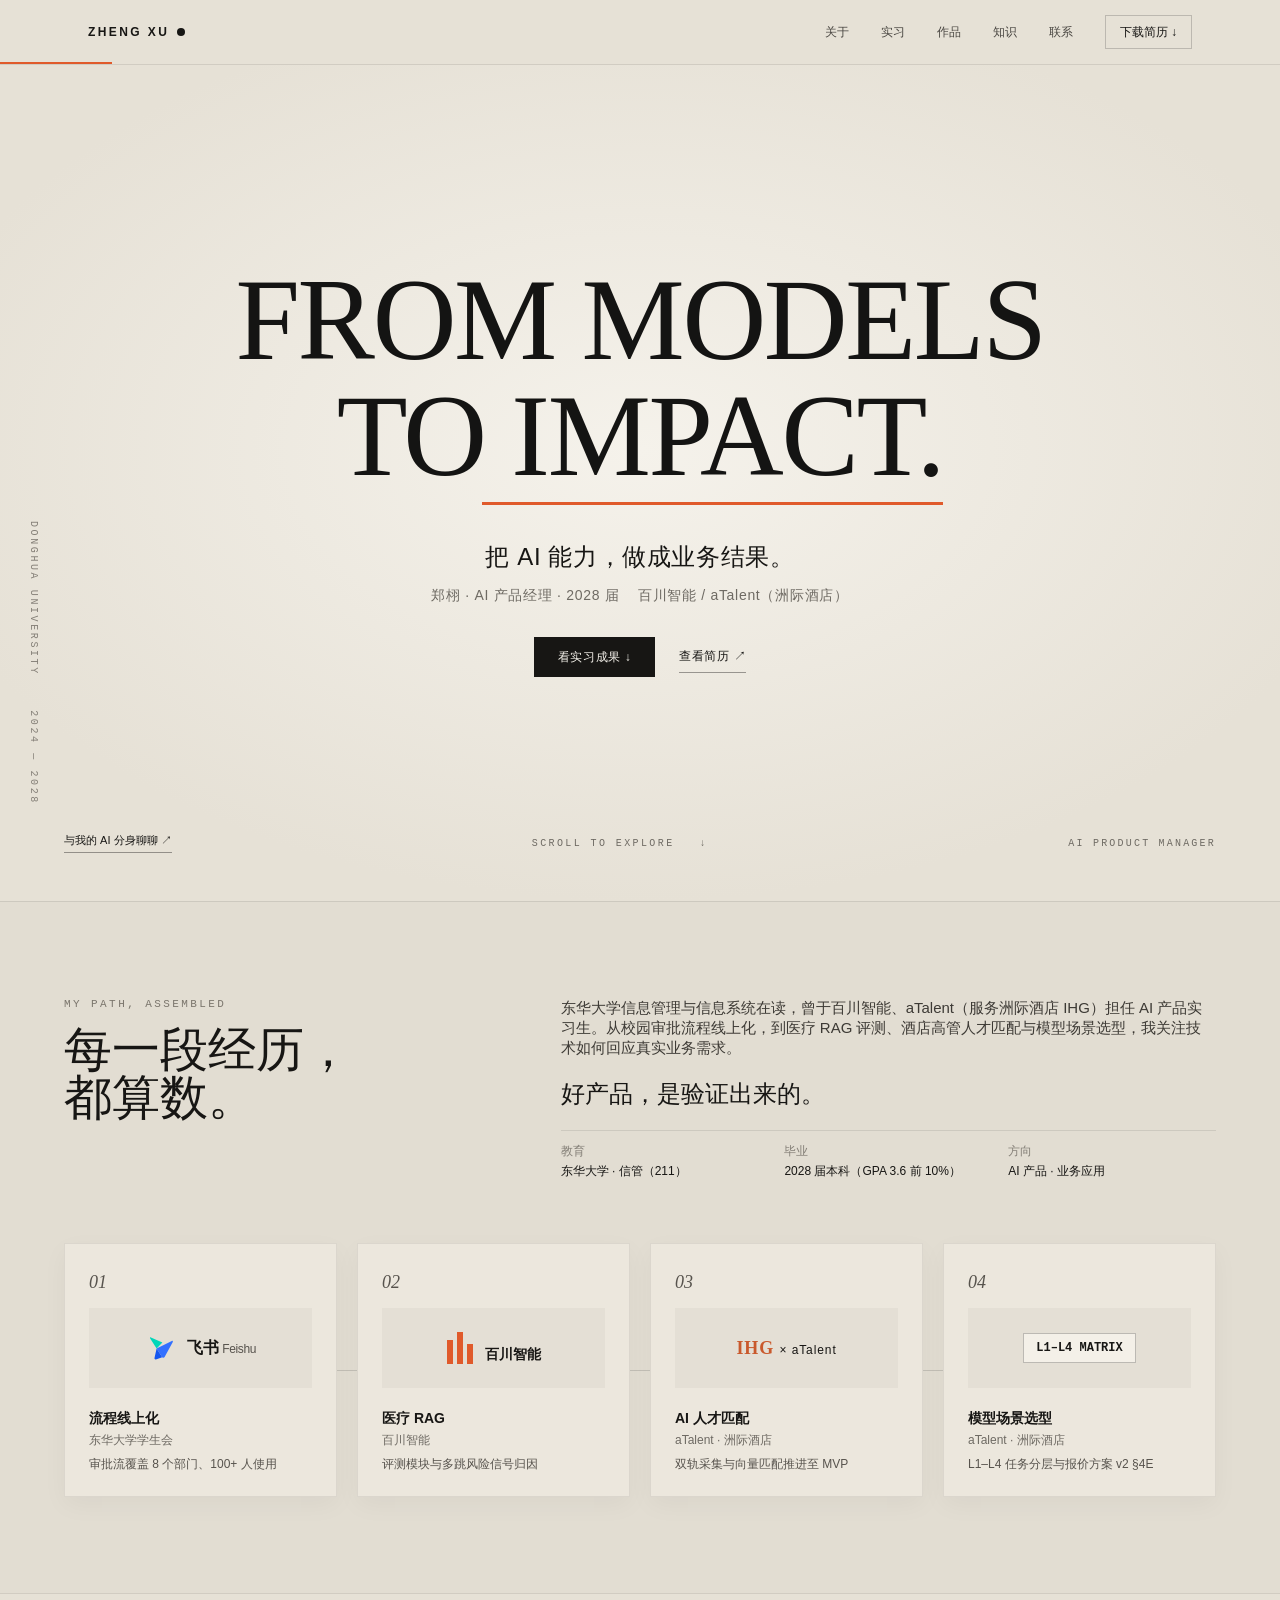
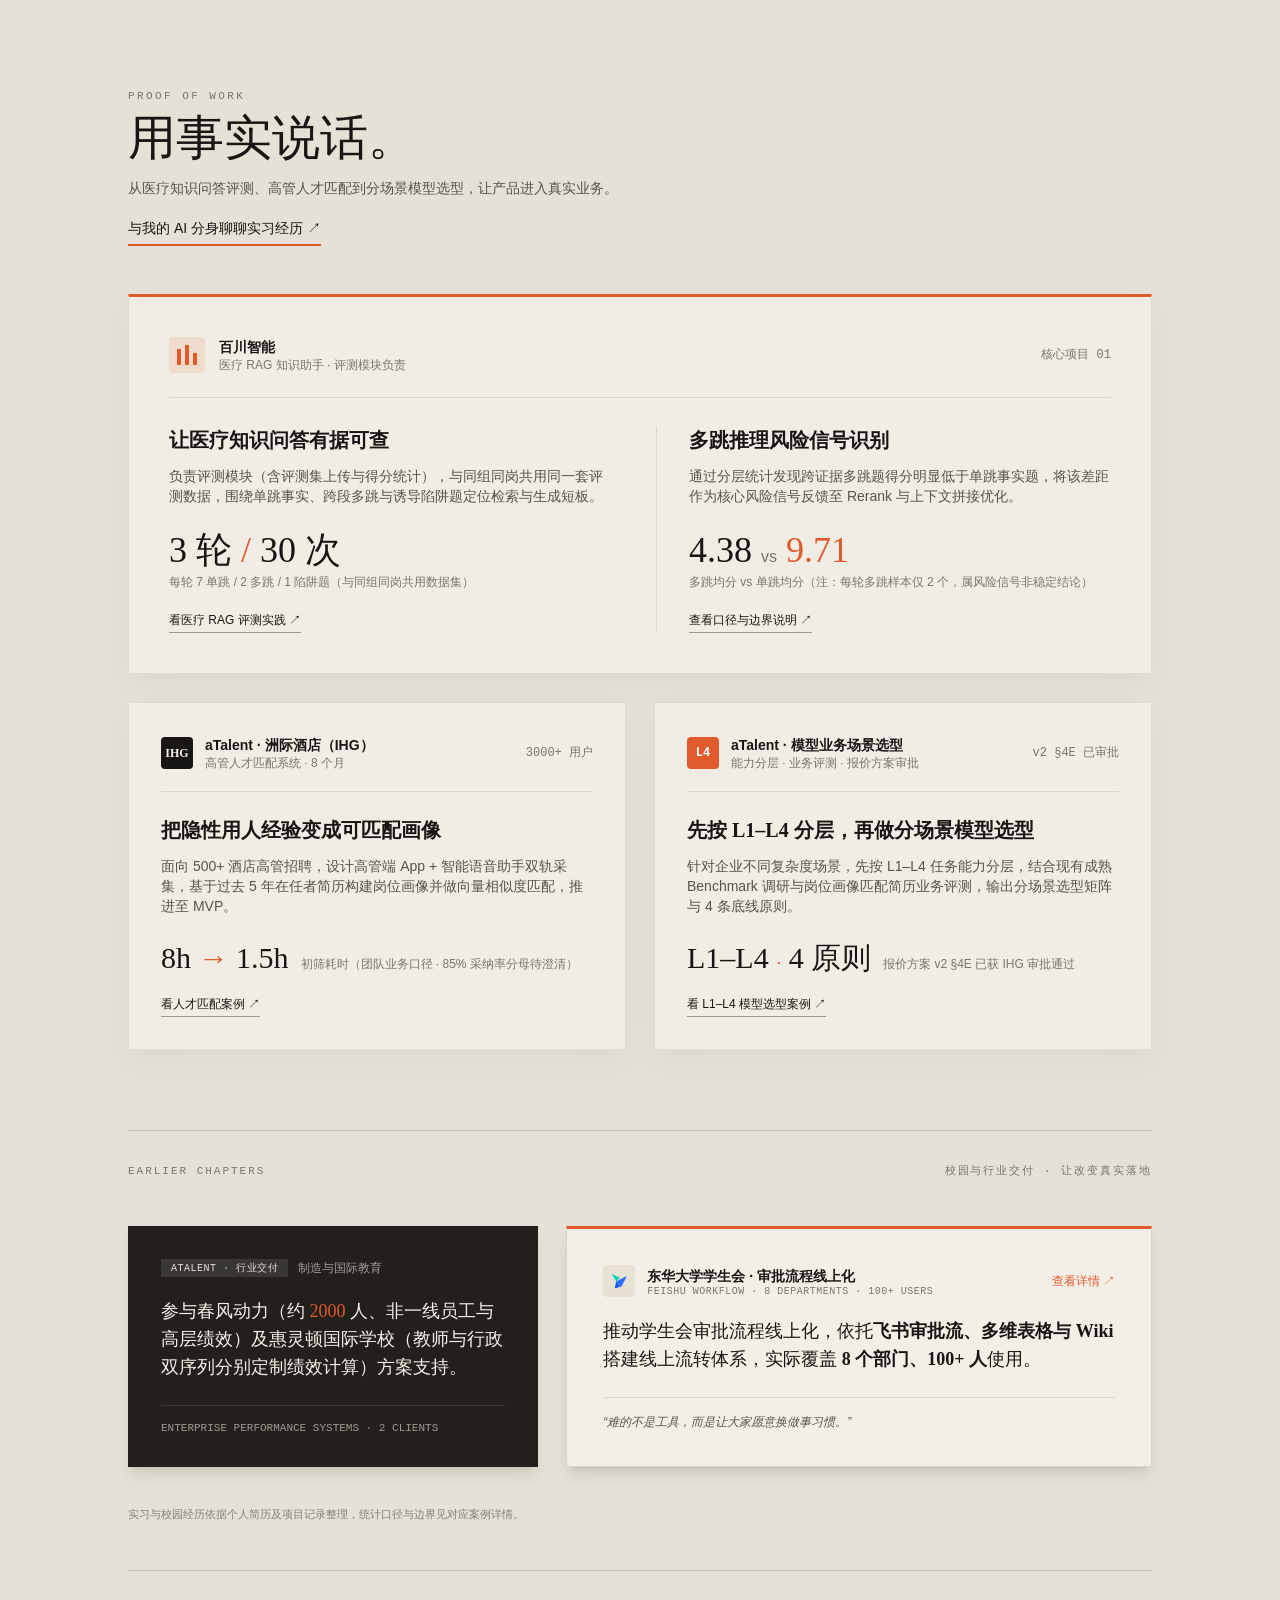
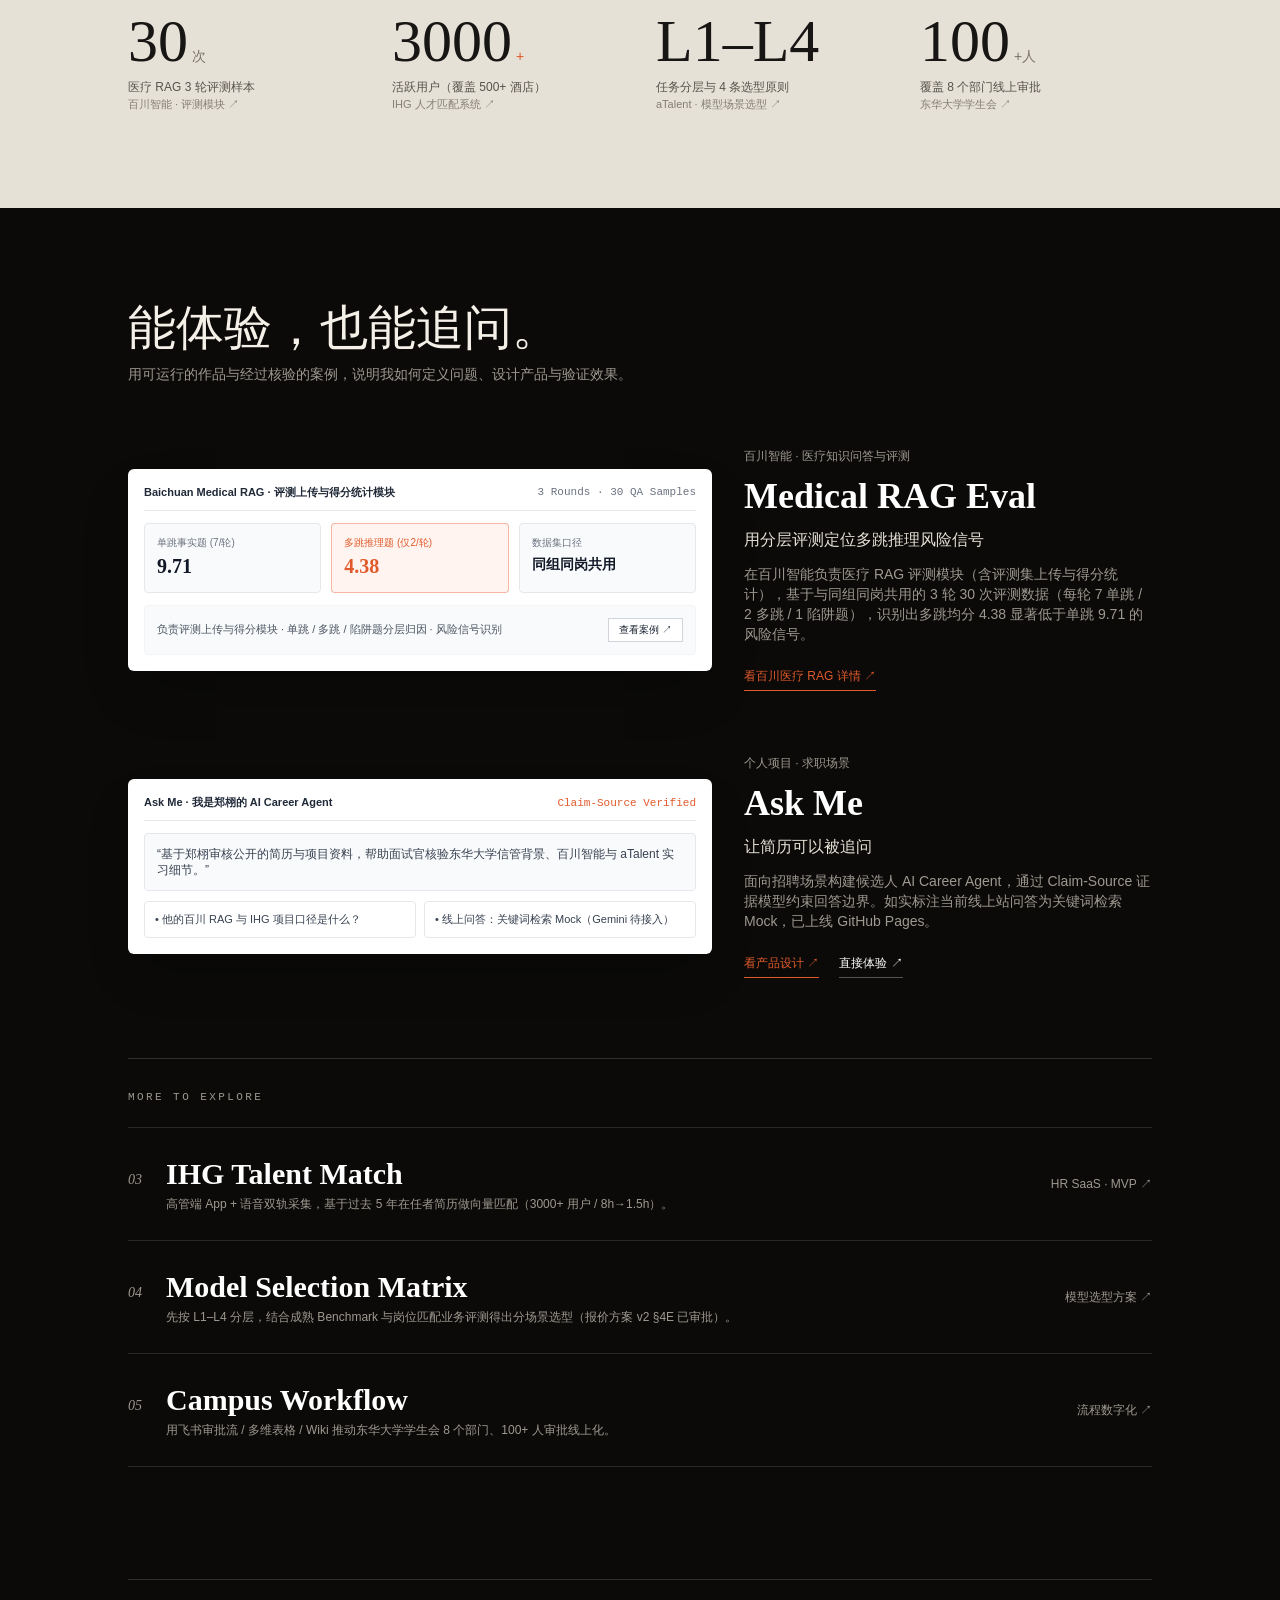
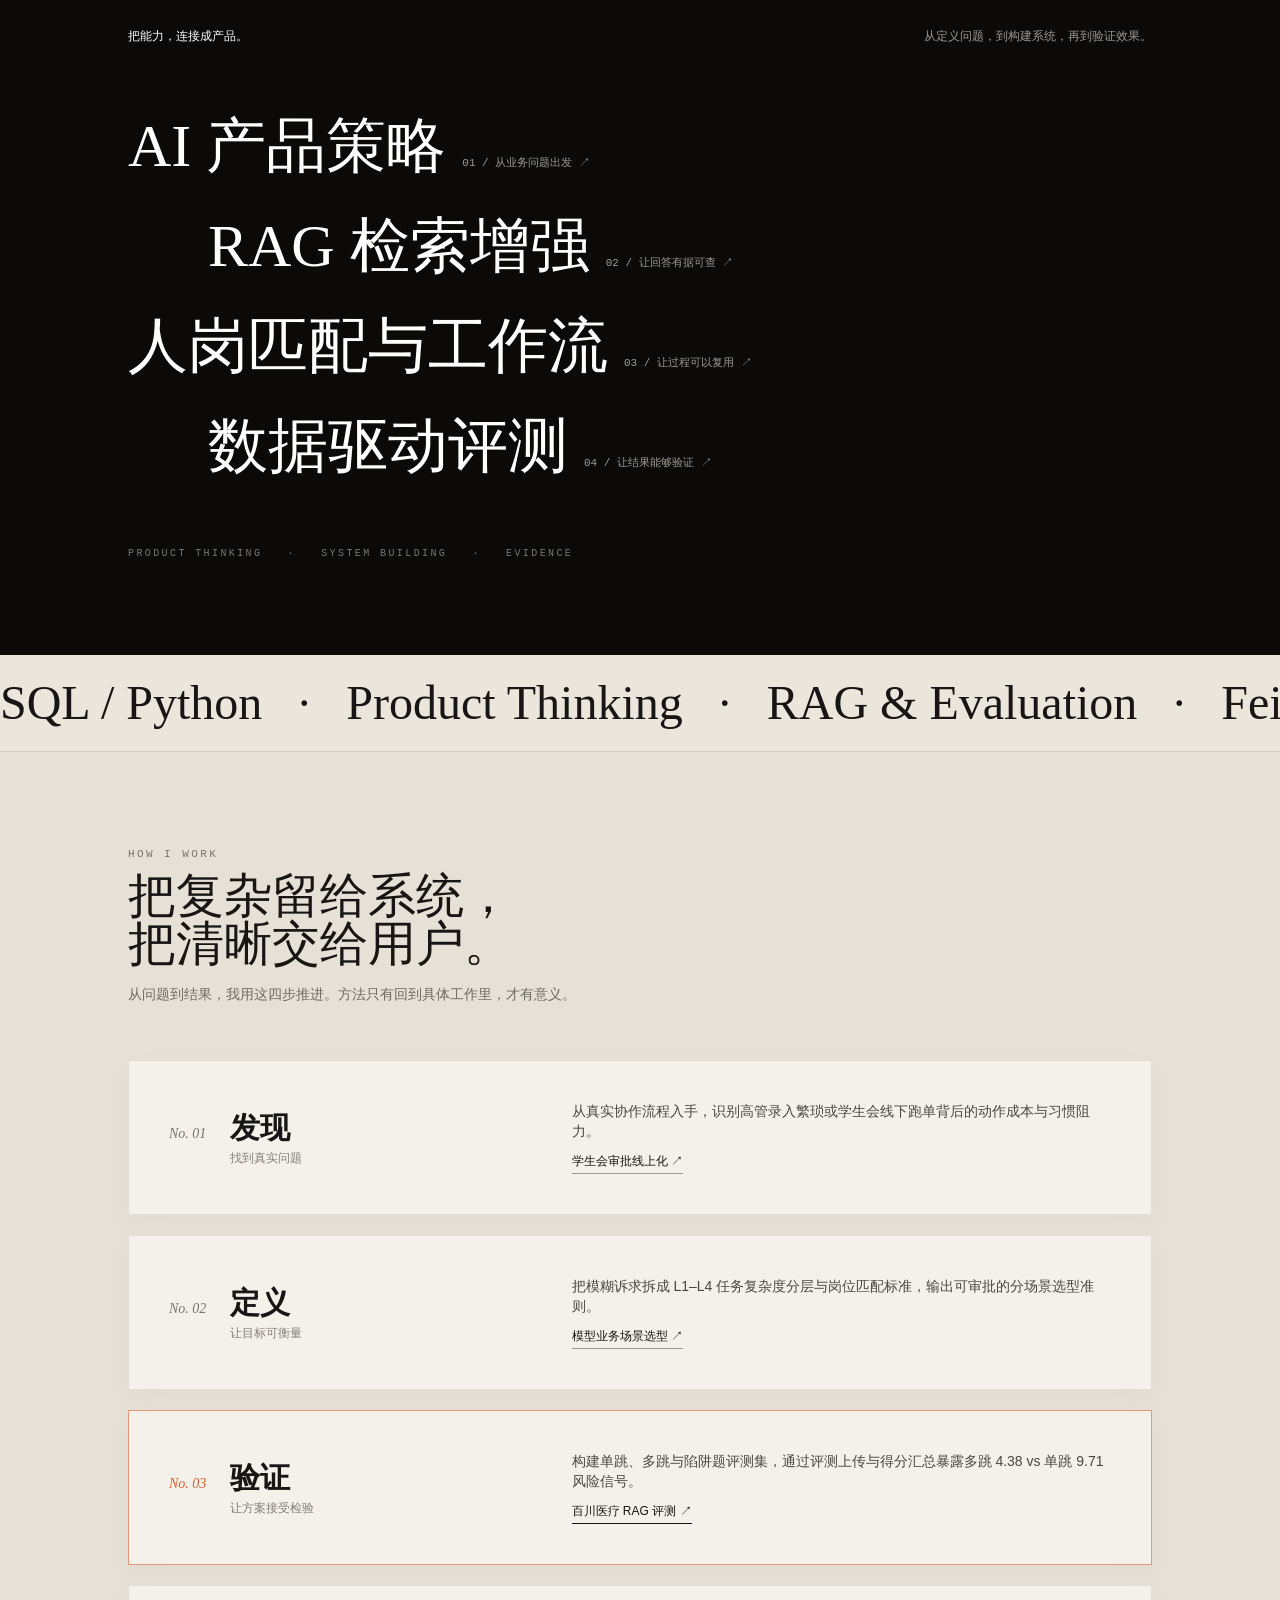
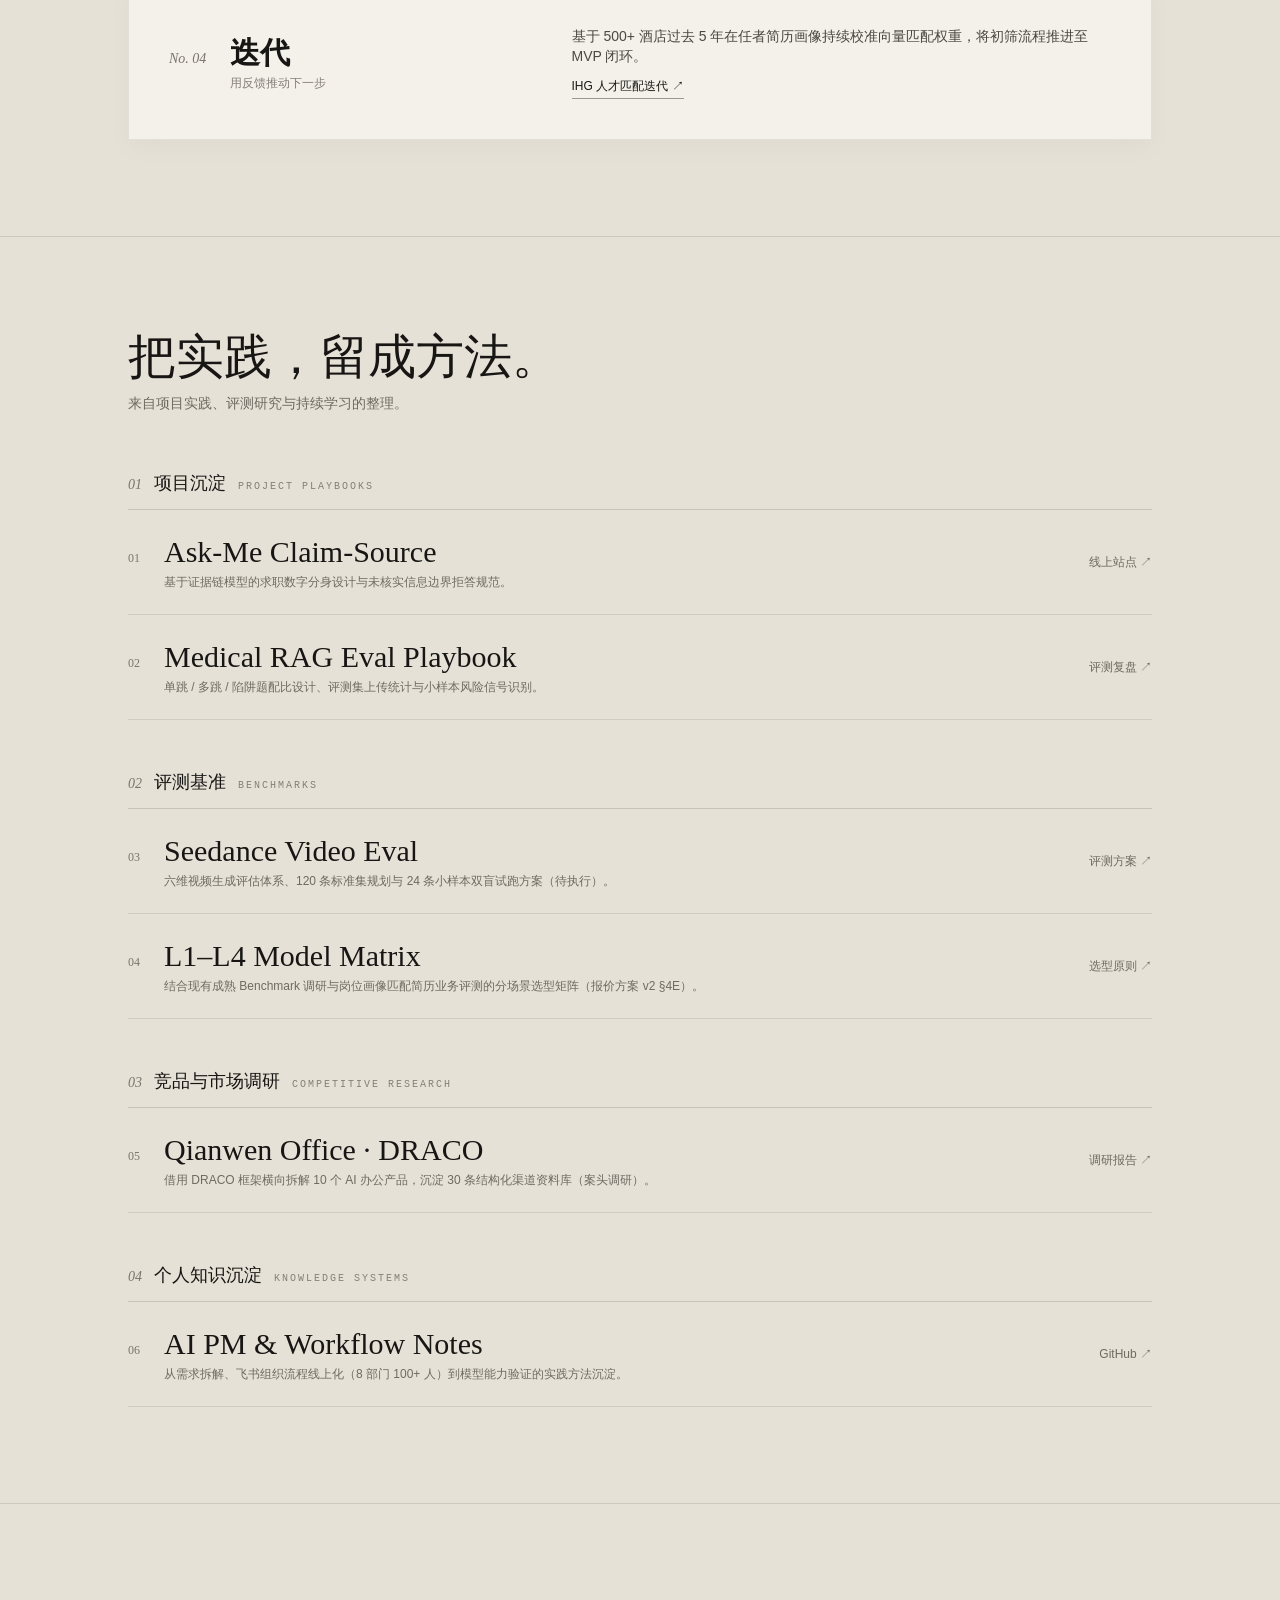
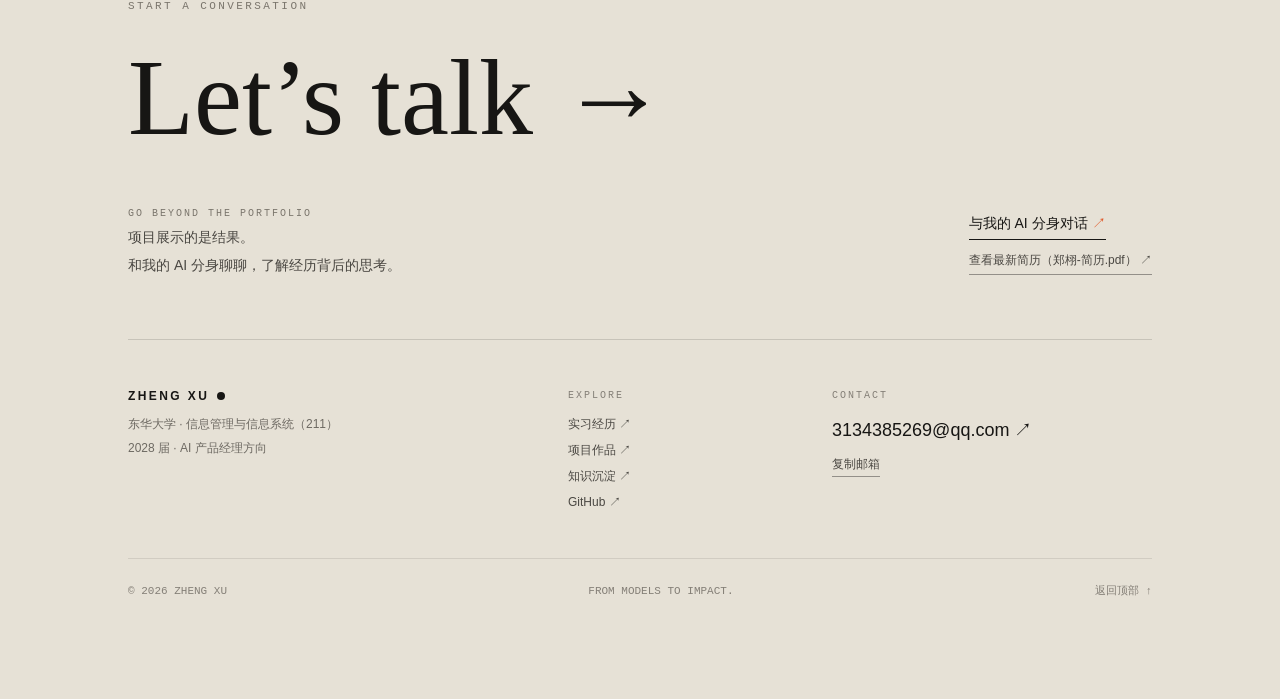
==== index.html @ 578f29b4 "Deploy Zheng Xu AI Product Manager portfolio site" ====
<!DOCTYPE html>
<html lang="zh-CN">
<head>
  <meta charset="UTF-8" />
  <meta name="viewport" content="width=device-width, initial-scale=1.0" />
  <title>郑栩 ZHENG XU — AI 产品经理作品集</title>
  <link rel="stylesheet" href="assets/css/style.css" />
</head>
<body class="selection:bg-[#e05a2b]/20 selection:text-[#171614]">

  <!-- 0. Top Navigation -->
  <header class="sticky top-0 z-40 bg-[#e6e1d6]/95 backdrop-blur-md border-b border-[#171614]/10 relative">
    <div class="max-w-6xl mx-auto px-4 sm:px-6 h-16 flex items-center justify-between">
      <a href="#heroWrap" class="flex items-center gap-2 text-xs tracking-[0.2em] font-semibold uppercase text-[#171614] whitespace-nowrap">
        <span>ZHENG XU</span>
        <span class="w-2 h-2 rounded-full bg-[#171614] inline-block"></span>
      </a>

      <nav class="flex items-center gap-3 sm:gap-8 text-xs text-[#4a4742] whitespace-nowrap">
        <a href="#studio" class="hover:text-[#171614] transition-colors">关于</a>
        <a href="#proof" class="hover:text-[#171614] transition-colors">实习</a>
        <a href="#work" class="hover:text-[#171614] transition-colors">作品</a>
        <a href="#knowledge" class="hover:text-[#171614] transition-colors">知识</a>
        <a href="#contact" class="hover:text-[#171614] transition-colors">联系</a>
        <a href="resume.pdf" target="_blank" rel="noopener noreferrer" download="郑栩-简历.pdf" class="resume-link px-2.5 sm:px-3.5 py-1.5 sm:py-2 border border-[#171614]/20 hover:border-[#171614] text-[#171614] text-xs transition-colors whitespace-nowrap">
          下载简历 ↓
        </a>
      </nav>
    </div>
    <!-- Subtle orange progress bar accent on header bottom -->
    <div class="h-[2px] w-28 bg-[#e05a2b] absolute bottom-0 left-0"></div>
  </header>

  <main>
    <!-- 1. HERO (Exact match to image_2.png) -->
    <section id="heroWrap" class="hero-spotlight relative min-h-[calc(100vh-4rem)] flex flex-col justify-between py-12 px-6">
      <!-- Left vertical school marker -->
      <div class="hidden lg:block absolute left-7 bottom-24 vertical-text font-mono-code text-[10px] tracking-[0.26em] text-[#847f77] uppercase">
        DONGHUA UNIVERSITY &nbsp;&nbsp; 2024 — 2028
      </div>

      <div class="flex-1 flex flex-col items-center justify-center text-center max-w-5xl mx-auto my-auto pt-8 pb-6">
        <h1 class="font-didone text-6xl sm:text-8xl md:text-[116px] leading-[0.98] tracking-[-0.02em] font-normal text-[#141413] uppercase select-none">
          FROM MODELS<br />
          <span class="inline-block relative">
            TO IMPACT.
            <span class="block h-[3px] bg-[#e05a2b] w-[76%] ml-auto mt-2"></span>
          </span>
        </h1>

        <p class="mt-9 text-xl sm:text-2xl text-[#171614] font-normal tracking-wide">
          把 AI 能力，做成业务结果。
        </p>

        <p class="mt-3 text-xs sm:text-sm text-[#6e6a63] tracking-wider">
          郑栩 · AI 产品经理 · 2028 届 &nbsp;&nbsp; 百川智能 / aTalent（洲际酒店）
        </p>

        <div class="mt-8 flex items-center justify-center gap-6">
          <a href="#studio" onclick="event.preventDefault(); document.getElementById('studio').scrollIntoView({ behavior: 'smooth' });" class="px-6 py-3 bg-[#171614] hover:bg-[#e05a2b] text-[#f5f2eb] text-xs tracking-wider transition-colors cursor-pointer">
            看实习成果 ↓
          </a>
          <a href="resume.pdf" target="_blank" rel="noopener noreferrer" class="resume-link py-2 border-b border-[#171614]/40 hover:border-[#171614] text-xs text-[#171614] tracking-wider transition-colors">
            查看简历 ↗
          </a>
        </div>
      </div>

      <!-- Bottom 3-column bar inside Hero -->
      <div class="max-w-6xl w-full mx-auto pt-4 flex items-center justify-between text-[11px] text-[#6e6a63]">
        <a href="https://kiecoo642-cpu.github.io/ask-me-zhengxu/" target="_blank" rel="noopener noreferrer" class="pb-1 border-b border-[#171614]/40 text-[#171614] hover:text-[#e05a2b] hover:border-[#e05a2b] transition-colors">
          与我的 AI 分身聊聊 ↗
        </a>
        <a href="#studio" onclick="event.preventDefault(); document.getElementById('studio').scrollIntoView({ behavior: 'smooth' });" class="font-mono-code text-[10px] tracking-[0.24em] uppercase hover:text-[#171614] transition-colors cursor-pointer">SCROLL TO EXPLORE &nbsp; ↓</a>
        <span class="font-mono-code text-[10px] tracking-[0.22em] uppercase hidden sm:inline">AI PRODUCT MANAGER</span>
      </div>
    </section>

    <!-- 2. MY PATH, ASSEMBLED (4 Core Experience Path Cards: Feishu -> Baichuan RAG -> IHG Talent Match -> L1-L4 Model Selection) -->
    <section id="studio" class="py-24 px-6 border-t border-[#171614]/10 bg-[#e2ddd2]">
      <div class="max-w-6xl mx-auto">
        <!-- Top 2-column intro -->
        <div class="grid grid-cols-1 lg:grid-cols-12 gap-10 items-start mb-16">
          <div class="lg:col-span-5">
            <div class="font-mono-code text-[11px] tracking-[0.22em] uppercase text-[#7a756c] mb-4">MY PATH, ASSEMBLED</div>
            <h2 class="font-serif-cn text-4xl sm:text-5xl leading-[1.22] font-normal text-[#171614]">
              每一段经历，<br />都算数。
            </h2>
          </div>

          <div class="lg:col-span-7 space-y-5 text-[#3d3a35]">
            <p class="text-sm sm:text-[15px] leading-relaxed">
              东华大学信息管理与信息系统在读，曾于百川智能、aTalent（服务洲际酒店 IHG）担任 AI 产品实习生。从校园审批流程线上化，到医疗 RAG 评测、酒店高管人才匹配与模型场景选型，我关注技术如何回应真实业务需求。
            </p>
            <p class="font-serif-cn text-xl sm:text-2xl text-[#171614]">
              好产品，是验证出来的。
            </p>

            <div class="pt-3 grid grid-cols-3 gap-4 border-t border-[#171614]/10 text-xs">
              <div>
                <div class="text-[#847f77] mb-1">教育</div>
                <div class="text-[#171614] font-medium">东华大学 · 信管（211）</div>
              </div>
              <div>
                <div class="text-[#847f77] mb-1">毕业</div>
                <div class="text-[#171614] font-medium">2028 届本科（GPA 3.6 前 10%）</div>
              </div>
              <div>
                <div class="text-[#847f77] mb-1">方向</div>
                <div class="text-[#171614] font-medium">AI 产品 · 业务应用</div>
              </div>
            </div>
          </div>
        </div>

        <!-- 4 Horizontal Path Cards (Removed old 01 school card; Feishu uses official SVG logo; last card focuses purely on Model Selection) -->
        <div class="relative">
          <div class="hidden md:block absolute top-1/2 left-0 right-0 h-[1px] bg-[#171614]/15 -z-0"></div>
          <div class="grid grid-cols-1 sm:grid-cols-2 lg:grid-cols-4 gap-5 relative z-10">
            <!-- Card 1: 东华大学学生会 (Official Feishu Logo) -->
            <div class="path-card p-6 flex flex-col justify-between cursor-pointer" onclick="openCase('dh-student-union')">
              <div>
                <div class="font-didone italic text-lg text-[#57534d] mb-3">01</div>
                <div class="h-20 bg-[#e4dfd5] flex items-center justify-center gap-2.5 mb-5 px-3">
                  <!-- Official Feishu (飞书) 3-color bird logo SVG -->
                  <svg class="w-8 h-8" viewBox="0 0 32 32" fill="none" xmlns="http://www.w3.org/2000/svg" aria-label="飞书 Feishu Logo">
                    <path d="M5.2 6.4C4.7 5.9 5.2 5.1 5.9 5.4L17.4 10.6L11.6 16.4L5.2 6.4Z" fill="#00D6B9"/>
                    <path d="M11.6 16.4L26.8 8.9C27.5 8.5 28.2 9.3 27.8 10.0L19.6 25.1C19.1 26.0 17.9 26.1 17.2 25.3L11.6 16.4Z" fill="#3370FF"/>
                    <path d="M11.6 16.4L17.2 25.3L10.9 27.4C10.1 27.7 9.3 27.0 9.5 26.1L11.6 16.4Z" fill="#1456F0"/>
                  </svg>
                  <span class="font-bold text-base tracking-tight text-[#171614]">飞书 <span class="font-normal text-xs text-[#57534d]">Feishu</span></span>
                </div>
                <h3 class="font-bold text-sm text-[#171614] mb-1">流程线上化</h3>
                <div class="text-xs text-[#6e6a63]">东华大学学生会</div>
              </div>
              <div class="text-xs text-[#57534d] mt-2">审批流覆盖 8 个部门、100+ 人使用</div>
            </div>

            <!-- Card 2: 百川智能 · 医疗 RAG -->
            <div class="path-card p-6 flex flex-col justify-between cursor-pointer" onclick="openCase('baichuan-medical-rag')">
              <div>
                <div class="font-didone italic text-lg text-[#57534d] mb-3">02</div>
                <div class="h-20 bg-[#e4dfd5] flex items-center justify-center mb-5 px-3">
                  <div class="flex items-end gap-1">
                    <span class="w-1.5 h-6 bg-[#e05a2b] inline-block"></span>
                    <span class="w-1.5 h-8 bg-[#e05a2b] inline-block"></span>
                    <span class="w-1.5 h-5 bg-[#e05a2b] inline-block"></span>
                    <span class="ml-2 font-bold text-sm text-[#171614]">百川智能</span>
                  </div>
                </div>
                <h3 class="font-bold text-sm text-[#171614] mb-1">医疗 RAG</h3>
                <div class="text-xs text-[#6e6a63]">百川智能</div>
              </div>
              <div class="text-xs text-[#57534d] mt-2">评测模块与多跳风险信号归因</div>
            </div>

            <!-- Card 3: aTalent · 洲际酒店 人才匹配 -->
            <div class="path-card p-6 flex flex-col justify-between cursor-pointer" onclick="openCase('ihg-talent-match')">
              <div>
                <div class="font-didone italic text-lg text-[#57534d] mb-3">03</div>
                <div class="h-20 bg-[#e4dfd5] flex items-center justify-center mb-5 px-3">
                  <span class="font-didone font-bold text-lg tracking-wider text-[#c9592c]">IHG <span class="font-sans text-xs text-[#171614] font-medium">× aTalent</span></span>
                </div>
                <h3 class="font-bold text-sm text-[#171614] mb-1">AI 人才匹配</h3>
                <div class="text-xs text-[#6e6a63]">aTalent · 洲际酒店</div>
              </div>
              <div class="text-xs text-[#57534d] mt-2">双轨采集与向量匹配推进至 MVP</div>
            </div>

            <!-- Card 4: aTalent · 洲际酒店 模型场景选型 (Focused purely on Model Selection!) -->
            <div class="path-card p-6 flex flex-col justify-between cursor-pointer" onclick="openCase('model-scene-selection')">
              <div>
                <div class="font-didone italic text-lg text-[#57534d] mb-3">04</div>
                <div class="h-20 bg-[#e4dfd5] flex items-center justify-center mb-5 px-3">
                  <span class="font-mono-code font-bold text-xs text-[#171614] border border-[#171614]/25 px-3 py-1.5 bg-[#f4f0e8]">L1–L4 MATRIX</span>
                </div>
                <h3 class="font-bold text-sm text-[#171614] mb-1">模型场景选型</h3>
                <div class="text-xs text-[#6e6a63]">aTalent · 洲际酒店</div>
              </div>
              <div class="text-xs text-[#57534d] mt-2">L1–L4 任务分层与报价方案 v2 §4E</div>
            </div>
          </div>
        </div>
      </div>
    </section>

    <!-- 3. PROOF OF WORK / 用事实说话 (百川 RAG #1, IHG 人才匹配 #2, IHG 模型场景选型 #3) -->
    <section id="proof" class="py-24 px-6 border-t border-[#171614]/10 bg-[#e6e1d6]">
      <div class="max-w-5xl mx-auto">
        <div class="mb-12">
          <div class="font-mono-code text-[11px] tracking-[0.22em] uppercase text-[#7a756c] mb-3">PROOF OF WORK</div>
          <h2 class="font-serif-cn text-4xl sm:text-5xl font-normal text-[#171614] mb-4">用事实说话。</h2>
          <p class="text-sm text-[#57534d] mb-5">从医疗知识问答评测、高管人才匹配到分场景模型选型，让产品进入真实业务。</p>
          <a href="https://kiecoo642-cpu.github.io/ask-me-zhengxu/" target="_blank" rel="noopener noreferrer" class="inline-block pb-1.5 border-b-2 border-[#e05a2b] text-sm font-medium text-[#171614] hover:text-[#e05a2b] transition-colors">
            与我的 AI 分身聊聊实习经历 ↗
          </a>
        </div>

        <!-- Featured First Card: 百川智能 · 医疗 RAG (Placed #1) -->
        <div class="proof-card border-t-[3px] border-t-[#e05a2b] p-7 sm:p-10 mb-7">
          <div class="flex items-center justify-between pb-6 mb-7 border-b border-[#171614]/10">
            <div class="flex items-center gap-3.5">
              <div class="w-9 h-9 bg-[#e05a2b]/12 flex items-end justify-center gap-1 p-2 rounded">
                <span class="w-1 h-4 bg-[#e05a2b]"></span>
                <span class="w-1 h-5 bg-[#e05a2b]"></span>
                <span class="w-1 h-3 bg-[#e05a2b]"></span>
              </div>
              <div>
                <div class="font-bold text-sm text-[#171614]">百川智能</div>
                <div class="text-xs text-[#7a756c]">医疗 RAG 知识助手 · 评测模块负责</div>
              </div>
            </div>
            <span class="font-mono-code text-xs text-[#7a756c]">核心项目 01</span>
          </div>

          <div class="grid grid-cols-1 md:grid-cols-2 gap-8 md:divide-x md:divide-[#171614]/10">
            <div class="md:pr-4">
              <h3 class="font-serif-cn text-xl text-[#171614] mb-3">让医疗知识问答有据可查</h3>
              <p class="text-xs sm:text-sm text-[#57534d] leading-relaxed mb-6">
                负责评测模块（含评测集上传与得分统计），与同组同岗共用同一套评测数据，围绕单跳事实、跨段多跳与诱导陷阱题定位检索与生成短板。
              </p>
              <div class="font-didone text-3xl sm:text-4xl text-[#171614] mb-1">
                3 轮 <span class="text-[#e05a2b] font-light">/</span> 30 次
              </div>
              <div class="text-xs text-[#7a756c] mb-5">每轮 7 单跳 / 2 多跳 / 1 陷阱题（与同组同岗共用数据集）</div>
              <button onclick="openCase('baichuan-medical-rag')" class="pb-1 border-b border-[#171614]/40 hover:border-[#e05a2b] text-xs font-medium text-[#171614] hover:text-[#e05a2b]">
                看医疗 RAG 评测实践 ↗
              </button>
            </div>

            <div class="md:pl-8 pt-6 md:pt-0 border-t md:border-t-0 border-[#171614]/10">
              <h3 class="font-serif-cn text-xl text-[#171614] mb-3">多跳推理风险信号识别</h3>
              <p class="text-xs sm:text-sm text-[#57534d] leading-relaxed mb-6">
                通过分层统计发现跨证据多跳题得分明显低于单跳事实题，将该差距作为核心风险信号反馈至 Rerank 与上下文拼接优化。
              </p>
              <div class="font-didone text-3xl sm:text-4xl text-[#171614] mb-1">
                4.38 <span class="text-base font-sans text-[#7a756c]">vs</span> <span class="text-[#e05a2b]">9.71</span>
              </div>
              <div class="text-xs text-[#7a756c] mb-5">多跳均分 vs 单跳均分（注：每轮多跳样本仅 2 个，属风险信号非稳定结论）</div>
              <button onclick="openCase('baichuan-medical-rag')" class="pb-1 border-b border-[#171614]/40 hover:border-[#e05a2b] text-xs font-medium text-[#171614] hover:text-[#e05a2b]">
                查看口径与边界说明 ↗
              </button>
            </div>
          </div>
        </div>

        <!-- Second Row: 2 Side-by-Side Cards for aTalent / IHG -->
        <div class="grid grid-cols-1 md:grid-cols-2 gap-7">
          <!-- Card Left: IHG 人才匹配 -->
          <div class="proof-card p-7 sm:p-8 flex flex-col justify-between">
            <div>
              <div class="flex items-center justify-between pb-5 mb-6 border-b border-[#171614]/10">
                <div class="flex items-center gap-3">
                  <div class="w-8 h-8 rounded bg-[#171614] text-[#f4f0e8] flex items-center justify-center font-didone font-bold text-xs">IHG</div>
                  <div>
                    <div class="font-bold text-sm text-[#171614]">aTalent · 洲际酒店（IHG）</div>
                    <div class="text-xs text-[#7a756c]">高管人才匹配系统 · 8 个月</div>
                  </div>
                </div>
                <span class="font-mono-code text-xs text-[#7a756c]">3000+ 用户</span>
              </div>

              <h3 class="font-serif-cn text-xl text-[#171614] mb-3">把隐性用人经验变成可匹配画像</h3>
              <p class="text-xs sm:text-sm text-[#57534d] leading-relaxed mb-6">
                面向 500+ 酒店高管招聘，设计高管端 App + 智能语音助手双轨采集，基于过去 5 年在任者简历构建岗位画像并做向量相似度匹配，推进至 MVP。
              </p>
            </div>

            <div>
              <div class="flex items-baseline gap-3 mb-2">
                <span class="font-didone text-3xl text-[#171614]">8h <span class="text-[#e05a2b]">→</span> 1.5h</span>
                <span class="text-xs text-[#7a756c]">初筛耗时（团队业务口径 · 85% 采纳率分母待澄清）</span>
              </div>
              <div class="mt-5 flex gap-5">
                <button onclick="openCase('ihg-talent-match')" class="pb-1 border-b border-[#171614]/40 hover:border-[#e05a2b] text-xs font-medium text-[#171614] hover:text-[#e05a2b]">
                  看人才匹配案例 ↗
                </button>
              </div>
            </div>
          </div>

          <!-- Card Right: Focused purely on L1-L4 模型业务场景选型 (No duplicate RAG!) -->
          <div class="proof-card p-7 sm:p-8 flex flex-col justify-between">
            <div>
              <div class="flex items-center justify-between pb-5 mb-6 border-b border-[#171614]/10">
                <div class="flex items-center gap-3">
                  <div class="w-8 h-8 rounded bg-[#e05a2b] text-white flex items-center justify-center font-mono-code font-bold text-xs">L4</div>
                  <div>
                    <div class="font-bold text-sm text-[#171614]">aTalent · 模型业务场景选型</div>
                    <div class="text-xs text-[#7a756c]">能力分层 · 业务评测 · 报价方案审批</div>
                  </div>
                </div>
                <span class="font-mono-code text-xs text-[#7a756c]">v2 §4E 已审批</span>
              </div>

              <h3 class="font-serif-cn text-xl text-[#171614] mb-3">先按 L1–L4 分层，再做分场景模型选型</h3>
              <p class="text-xs sm:text-sm text-[#57534d] leading-relaxed mb-6">
                针对企业不同复杂度场景，先按 L1–L4 任务能力分层，结合现有成熟 Benchmark 调研与岗位画像匹配简历业务评测，输出分场景选型矩阵与 4 条底线原则。
              </p>
            </div>

            <div>
              <div class="flex items-baseline gap-3 mb-2">
                <span class="font-didone text-3xl text-[#171614]">L1–L4 <span class="text-[#e05a2b] font-sans text-lg">·</span> 4 原则</span>
                <span class="text-xs text-[#7a756c]">报价方案 v2 §4E 已获 IHG 审批通过</span>
              </div>
              <div class="mt-5 flex gap-5">
                <button onclick="openCase('model-scene-selection')" class="pb-1 border-b border-[#171614]/40 hover:border-[#e05a2b] text-xs font-medium text-[#171614] hover:text-[#e05a2b]">
                  看 L1–L4 模型选型案例 ↗
                </button>
              </div>
            </div>
          </div>
        </div>

        <!-- EARLIER CHAPTERS (Refined Claude Warm Sandstone & Deep Espresso Palette instead of harsh orange!) -->
        <div class="mt-20 pt-8 border-t border-[#171614]/15">
          <div class="flex justify-between items-center text-[11px] font-mono-code tracking-[0.18em] text-[#7a756c] uppercase mb-12">
            <span>EARLIER CHAPTERS</span>
            <span>校园与行业交付 · 让改变真实落地</span>
          </div>

          <div class="grid grid-cols-1 md:grid-cols-12 gap-7 items-stretch">
            <!-- Left Warm Espresso Card: 春风动力 / 惠灵顿 -->
            <div class="md:col-span-5 bg-[#23201c] text-[#f4f0e8] p-7 sm:p-8 flex flex-col justify-between border border-[#171614]/15 shadow-lg">
              <div>
                <div class="flex items-center gap-2.5 mb-5">
                  <span class="px-2.5 py-0.5 bg-white/10 text-[10px] font-mono-code uppercase tracking-wider text-[#e6e1d6]">aTalent · 行业交付</span>
                  <span class="text-xs text-[#a19d95]">制造与国际教育</span>
                </div>
                <p class="font-serif-cn text-base sm:text-lg leading-relaxed text-[#f4f0e8]">
                  参与春风动力（约 <span class="font-didone text-[#e05a2b]">2000</span> 人、非一线员工与高层绩效）及惠灵顿国际学校（教师与行政双序列分别定制绩效计算）方案支持。
                </p>
              </div>
              <div class="mt-6 pt-4 border-t border-white/10 text-[11px] text-[#9e9990] font-mono-code">
                ENTERPRISE PERFORMANCE SYSTEMS · 2 CLIENTS
              </div>
            </div>

            <!-- Right Warm Sandstone Card (Replaced harsh bright orange with warm Claude cream + terracotta accent!): 东华大学学生会 -->
            <div onclick="openCase('dh-student-union')" class="md:col-span-7 bg-[#f4efe6] text-[#171614] p-7 sm:p-9 border border-[#171614]/12 border-t-[3px] border-t-[#e05a2b] shadow-lg cursor-pointer hover:translate-y-[-2px] transition-transform flex flex-col justify-between">
              <div>
                <div class="flex items-center justify-between gap-3 mb-5">
                  <div class="flex items-center gap-3">
                    <!-- Official Feishu Mini Icon -->
                    <div class="w-8 h-8 rounded bg-[#e8e2d5] flex items-center justify-center">
                      <svg class="w-5 h-5" viewBox="0 0 32 32" fill="none" xmlns="http://www.w3.org/2000/svg">
                        <path d="M5.2 6.4C4.7 5.9 5.2 5.1 5.9 5.4L17.4 10.6L11.6 16.4L5.2 6.4Z" fill="#00D6B9"/>
                        <path d="M11.6 16.4L26.8 8.9C27.5 8.5 28.2 9.3 27.8 10.0L19.6 25.1C19.1 26.0 17.9 26.1 17.2 25.3L11.6 16.4Z" fill="#3370FF"/>
                        <path d="M11.6 16.4L17.2 25.3L10.9 27.4C10.1 27.7 9.3 27.0 9.5 26.1L11.6 16.4Z" fill="#1456F0"/>
                      </svg>
                    </div>
                    <div>
                      <div class="font-bold text-sm text-[#171614]">东华大学学生会 · 审批流程线上化</div>
                      <div class="font-mono-code text-[10px] tracking-wider text-[#7a756c]">FEISHU WORKFLOW · 8 DEPARTMENTS · 100+ USERS</div>
                    </div>
                  </div>
                  <span class="text-xs text-[#e05a2b] font-medium whitespace-nowrap">查看详情 ↗</span>
                </div>
                <p class="font-serif-cn text-base sm:text-lg leading-relaxed text-[#171614]">
                  推动学生会审批流程线上化，依托<strong>飞书审批流、多维表格与 Wiki</strong>搭建线上流转体系，实际覆盖 <strong>8 个部门、100+ 人</strong>使用。
                </p>
              </div>
              <div class="mt-6 pt-4 border-t border-[#171614]/10 text-xs text-[#57534d] italic">
                “难的不是工具，而是让大家愿意换做事习惯。”
              </div>
            </div>
          </div>

          <p class="text-[11px] text-[#847f77] mt-10">实习与校园经历依据个人简历及项目记录整理，统计口径与边界见对应案例详情。</p>
        </div>

        <!-- Bottom 4 Giant Serif Numbers -->
        <div class="mt-12 pt-10 border-t border-[#171614]/15 grid grid-cols-2 md:grid-cols-4 gap-8">
          <div onclick="openCase('baichuan-medical-rag')" class="cursor-pointer group">
            <div class="font-didone text-5xl sm:text-6xl text-[#171614] group-hover:text-[#e05a2b] transition-colors">
              30<span class="text-sm font-sans text-[#7a756c] ml-1">次</span>
            </div>
            <div class="text-xs text-[#57534d] mt-2">医疗 RAG 3 轮评测样本</div>
            <div class="text-[11px] text-[#847f77] mt-0.5">百川智能 · 评测模块 ↗</div>
          </div>

          <div onclick="openCase('ihg-talent-match')" class="cursor-pointer group">
            <div class="font-didone text-5xl sm:text-6xl text-[#171614] group-hover:text-[#e05a2b] transition-colors">
              3000<span class="text-sm font-sans text-[#e05a2b] ml-1">+</span>
            </div>
            <div class="text-xs text-[#57534d] mt-2">活跃用户（覆盖 500+ 酒店）</div>
            <div class="text-[11px] text-[#847f77] mt-0.5">IHG 人才匹配系统 ↗</div>
          </div>

          <div onclick="openCase('model-scene-selection')" class="cursor-pointer group">
            <div class="font-didone text-5xl sm:text-6xl text-[#171614] group-hover:text-[#e05a2b] transition-colors">
              L1–L4
            </div>
            <div class="text-xs text-[#57534d] mt-2">任务分层与 4 条选型原则</div>
            <div class="text-[11px] text-[#847f77] mt-0.5">aTalent · 模型场景选型 ↗</div>
          </div>

          <div onclick="openCase('dh-student-union')" class="cursor-pointer group">
            <div class="font-didone text-5xl sm:text-6xl text-[#171614] group-hover:text-[#e05a2b] transition-colors">
              100<span class="text-sm font-sans text-[#7a756c] ml-1">+人</span>
            </div>
            <div class="text-xs text-[#57534d] mt-2">覆盖 8 个部门线上审批</div>
            <div class="text-[11px] text-[#847f77] mt-0.5">东华大学学生会 ↗</div>
          </div>
        </div>
      </div>
    </section>

    <!-- 4. SELECTED WORK & CAPABILITIES (Deep Black Section #0B0A09) -->
    <section id="work" class="bg-[#0b0a09] text-[#f4f0e8] py-24 px-6">
      <div class="max-w-5xl mx-auto">
        <div class="mb-16">
          <h2 class="font-serif-cn text-4xl sm:text-5xl font-normal text-[#f4f0e8] mb-3">能体验，也能追问。</h2>
          <p class="text-sm text-[#9e9990]">用可运行的作品与经过核验的案例，说明我如何定义问题、设计产品与验证效果。</p>
        </div>

        <!-- 2 Big Featured Left-UI-Preview + Right-Text Cards (百川医疗 RAG #1, Ask-Me #2) -->
        <div class="space-y-16 mb-20">
          <!-- Featured 1: 百川医疗 RAG (Focused purely on Baichuan Medical RAG!) -->
          <div class="grid grid-cols-1 lg:grid-cols-12 gap-8 items-center">
            <div onclick="openCase('baichuan-medical-rag')" class="lg:col-span-7 bg-white rounded-md p-4 text-[#171614] shadow-2xl cursor-pointer group relative overflow-hidden">
              <div class="flex items-center justify-between border-b border-gray-200 pb-2.5 mb-3 text-[11px] text-gray-500">
                <span class="font-bold text-gray-800">Baichuan Medical RAG · 评测上传与得分统计模块</span>
                <span class="font-mono-code">3 Rounds · 30 QA Samples</span>
              </div>
              <div class="grid grid-cols-3 gap-2.5 mb-3">
                <div class="p-3 bg-gray-50 rounded border border-gray-200">
                  <div class="text-[10px] text-gray-500">单跳事实题 (7/轮)</div>
                  <div class="font-didone text-xl font-bold text-gray-900 mt-0.5">9.71</div>
                </div>
                <div class="p-3 bg-[#fff4ef] rounded border border-[#e05a2b]/40">
                  <div class="text-[10px] text-[#e05a2b]">多跳推理题 (仅2/轮)</div>
                  <div class="font-didone text-xl font-bold text-[#e05a2b] mt-0.5">4.38</div>
                </div>
                <div class="p-3 bg-gray-50 rounded border border-gray-200">
                  <div class="text-[10px] text-gray-500">数据集口径</div>
                  <div class="font-sans text-sm font-bold text-gray-900 mt-1">同组同岗共用</div>
                </div>
              </div>
              <div class="p-3 bg-gray-50 rounded border border-gray-100 text-[11px] text-gray-600 flex justify-between items-center">
                <span>负责评测上传与得分模块 · 单跳 / 多跳 / 陷阱题分层归因 · 风险信号识别</span>
                <span class="px-2.5 py-1 border border-gray-300 bg-white text-gray-800 text-[10px]">查看案例 ↗</span>
              </div>
            </div>

            <div class="lg:col-span-5 space-y-3">
              <div class="text-xs text-[#9e9990]">百川智能 · 医疗知识问答与评测</div>
              <h3 class="font-didone text-3xl sm:text-4xl text-white">Medical RAG Eval</h3>
              <div class="text-base text-[#e6e1d6] font-medium">用分层评测定位多跳推理风险信号</div>
              <p class="text-xs sm:text-sm text-[#9e9990] leading-relaxed">
                在百川智能负责医疗 RAG 评测模块（含评测集上传与得分统计），基于与同组同岗共用的 3 轮 30 次评测数据（每轮 7 单跳 / 2 多跳 / 1 陷阱题），识别出多跳均分 4.38 显著低于单跳 9.71 的风险信号。
              </p>
              <div class="pt-3 flex gap-5">
                <button onclick="openCase('baichuan-medical-rag')" class="pb-1.5 border-b border-[#e05a2b] text-xs text-[#e05a2b] hover:opacity-80">
                  看百川医疗 RAG 详情 ↗
                </button>
              </div>
            </div>
          </div>

          <!-- Featured 2: Ask Me (郑栩版) -->
          <div class="grid grid-cols-1 lg:grid-cols-12 gap-8 items-center">
            <div onclick="openCase('ask-me-zhengxu')" class="lg:col-span-7 bg-white rounded-md p-4 text-[#171614] shadow-2xl cursor-pointer group relative overflow-hidden">
              <div class="flex items-center justify-between border-b border-gray-200 pb-2.5 mb-3 text-[11px] text-gray-500">
                <span class="font-bold text-gray-800">Ask Me · 我是郑栩的 AI Career Agent</span>
                <span class="font-mono-code text-[#e05a2b]">Claim-Source Verified</span>
              </div>
              <div class="p-3 bg-gray-50 rounded border border-gray-200 mb-2.5 text-xs text-gray-700">
                “基于郑栩审核公开的简历与项目资料，帮助面试官核验东华大学信管背景、百川智能与 aTalent 实习细节。”
              </div>
              <div class="grid grid-cols-2 gap-2 text-[11px]">
                <div class="p-2.5 border border-gray-200 rounded bg-white text-gray-700">• 他的百川 RAG 与 IHG 项目口径是什么？</div>
                <div class="p-2.5 border border-gray-200 rounded bg-white text-gray-700">• 线上问答：关键词检索 Mock（Gemini 待接入）</div>
              </div>
            </div>

            <div class="lg:col-span-5 space-y-3">
              <div class="text-xs text-[#9e9990]">个人项目 · 求职场景</div>
              <h3 class="font-didone text-3xl sm:text-4xl text-white">Ask Me</h3>
              <div class="text-base text-[#e6e1d6] font-medium">让简历可以被追问</div>
              <p class="text-xs sm:text-sm text-[#9e9990] leading-relaxed">
                面向招聘场景构建候选人 AI Career Agent，通过 Claim-Source 证据模型约束回答边界。如实标注当前线上站问答为关键词检索 Mock，已上线 GitHub Pages。
              </p>
              <div class="pt-3 flex gap-5">
                <button onclick="openCase('ask-me-zhengxu')" class="pb-1.5 border-b border-[#e05a2b] text-xs text-[#e05a2b] hover:opacity-80">
                  看产品设计 ↗
                </button>
                <a href="https://kiecoo642-cpu.github.io/ask-me-zhengxu/" target="_blank" rel="noopener noreferrer" class="pb-1.5 border-b border-white/30 text-xs text-white hover:border-white">
                  直接体验 ↗
                </a>
              </div>
            </div>
          </div>
        </div>

        <!-- MORE TO EXPLORE -->
        <div class="pt-8 border-t border-white/15">
          <div class="font-mono-code text-[11px] tracking-[0.22em] text-[#9e9990] uppercase mb-6">MORE TO EXPLORE</div>

          <div class="divide-y divide-white/12 border-t border-b border-white/12">
            <div onclick="openCase('ihg-talent-match')" class="py-7 flex items-center justify-between gap-4 cursor-pointer group">
              <div class="flex items-baseline gap-6">
                <span class="font-didone italic text-sm text-[#9e9990]">03</span>
                <div>
                  <h4 class="font-didone text-2xl sm:text-3xl text-white group-hover:text-[#e05a2b] transition-colors">IHG Talent Match</h4>
                  <p class="text-xs text-[#9e9990] mt-1">高管端 App + 语音双轨采集，基于过去 5 年在任者简历做向量匹配（3000+ 用户 / 8h→1.5h）。</p>
                </div>
              </div>
              <span class="text-xs text-[#9e9990] group-hover:text-white whitespace-nowrap">HR SaaS · MVP ↗</span>
            </div>

            <div onclick="openCase('model-scene-selection')" class="py-7 flex items-center justify-between gap-4 cursor-pointer group">
              <div class="flex items-baseline gap-6">
                <span class="font-didone italic text-sm text-[#9e9990]">04</span>
                <div>
                  <h4 class="font-didone text-2xl sm:text-3xl text-white group-hover:text-[#e05a2b] transition-colors">Model Selection Matrix</h4>
                  <p class="text-xs text-[#9e9990] mt-1">先按 L1–L4 分层，结合成熟 Benchmark 与岗位匹配业务评测得出分场景选型（报价方案 v2 §4E 已审批）。</p>
                </div>
              </div>
              <span class="text-xs text-[#9e9990] group-hover:text-white whitespace-nowrap">模型选型方案 ↗</span>
            </div>

            <div onclick="openCase('dh-student-union')" class="py-7 flex items-center justify-between gap-4 cursor-pointer group">
              <div class="flex items-baseline gap-6">
                <span class="font-didone italic text-sm text-[#9e9990]">05</span>
                <div>
                  <h4 class="font-didone text-2xl sm:text-3xl text-white group-hover:text-[#e05a2b] transition-colors">Campus Workflow</h4>
                  <p class="text-xs text-[#9e9990] mt-1">用飞书审批流 / 多维表格 / Wiki 推动东华大学学生会 8 个部门、100+ 人审批线上化。</p>
                </div>
              </div>
              <span class="text-xs text-[#9e9990] group-hover:text-white whitespace-nowrap">流程数字化 ↗</span>
            </div>
          </div>
        </div>

        <!-- 5. CAPABILITIES -->
        <div class="mt-28 pt-12 border-t border-white/15">
          <div class="flex flex-wrap justify-between items-center gap-4 text-xs text-[#9e9990] mb-14">
            <span class="text-white font-medium">把能力，连接成产品。</span>
            <span>从定义问题，到构建系统，再到验证效果。</span>
          </div>

          <div class="space-y-8 sm:space-y-10 py-4">
            <div class="flex items-baseline gap-4">
              <span class="font-serif-cn text-4xl sm:text-6xl text-white">AI 产品策略</span>
              <span class="font-mono-code text-[11px] text-[#9e9990]">01 / 从业务问题出发 ↗</span>
            </div>
            <div class="flex items-baseline gap-4 sm:pl-20">
              <span class="font-serif-cn text-4xl sm:text-6xl text-white">RAG 检索增强</span>
              <span class="font-mono-code text-[11px] text-[#9e9990]">02 / 让回答有据可查 ↗</span>
            </div>
            <div class="flex items-baseline gap-4">
              <span class="font-serif-cn text-4xl sm:text-6xl text-white">人岗匹配与工作流</span>
              <span class="font-mono-code text-[11px] text-[#9e9990]">03 / 让过程可以复用 ↗</span>
            </div>
            <div class="flex items-baseline gap-4 sm:pl-20">
              <span class="font-serif-cn text-4xl sm:text-6xl text-white">数据驱动评测</span>
              <span class="font-mono-code text-[11px] text-[#9e9990]">04 / 让结果能够验证 ↗</span>
            </div>
          </div>

          <div class="mt-14 font-mono-code text-[10px] tracking-[0.24em] text-[#7a756c] uppercase">
            PRODUCT THINKING &nbsp; · &nbsp; SYSTEM BUILDING &nbsp; · &nbsp; EVIDENCE
          </div>
        </div>
      </div>
    </section>

    <!-- Giant Serif Marquee Band -->
    <div class="bg-[#ebe6dc] border-b border-[#171614]/12 py-6 overflow-hidden">
      <div class="marquee-track items-center gap-12 font-didone text-3xl sm:text-5xl text-[#171614]">
        <span>SQL / Python &nbsp; · &nbsp; Product Thinking &nbsp; · &nbsp; RAG &amp; Evaluation &nbsp; · &nbsp; Feishu Workflow &nbsp; · &nbsp;</span>
        <span>SQL / Python &nbsp; · &nbsp; Product Thinking &nbsp; · &nbsp; RAG &amp; Evaluation &nbsp; · &nbsp; Feishu Workflow &nbsp; · &nbsp;</span>
      </div>
    </div>

    <!-- 6. HOW I WORK -->
    <section id="method" class="py-24 px-6 bg-[#e6e1d6]">
      <div class="max-w-5xl mx-auto">
        <div class="mb-14">
          <div class="font-mono-code text-[11px] tracking-[0.22em] uppercase text-[#7a756c] mb-3">HOW I WORK</div>
          <h2 class="font-serif-cn text-4xl sm:text-5xl leading-[1.22] font-normal text-[#171614] mb-4">
            把复杂留给系统，<br />把清晰交给用户。
          </h2>
          <p class="text-xs sm:text-sm text-[#6e6a63]">从问题到结果，我用这四步推进。方法只有回到具体工作里，才有意义。</p>
        </div>

        <div class="space-y-5">
          <!-- No. 01 -->
          <div onclick="openCase('dh-student-union')" class="method-row-card p-8 sm:p-10 grid grid-cols-1 md:grid-cols-12 gap-6 items-center cursor-pointer">
            <div class="md:col-span-5 flex items-baseline gap-6">
              <span class="font-didone italic text-sm text-[#7a756c]">No. 01</span>
              <div>
                <h3 class="font-serif-cn text-3xl text-[#171614]">发现</h3>
                <div class="text-xs text-[#847f77] mt-1">找到真实问题</div>
              </div>
            </div>
            <div class="md:col-span-7 space-y-3">
              <p class="text-xs sm:text-sm text-[#4a4742]">从真实协作流程入手，识别高管录入繁琐或学生会线下跑单背后的动作成本与习惯阻力。</p>
              <span class="inline-block pb-1 border-b border-[#171614]/40 text-xs text-[#171614]">学生会审批线上化 ↗</span>
            </div>
          </div>

          <!-- No. 02 -->
          <div onclick="openCase('model-scene-selection')" class="method-row-card p-8 sm:p-10 grid grid-cols-1 md:grid-cols-12 gap-6 items-center cursor-pointer">
            <div class="md:col-span-5 flex items-baseline gap-6">
              <span class="font-didone italic text-sm text-[#7a756c]">No. 02</span>
              <div>
                <h3 class="font-serif-cn text-3xl text-[#171614]">定义</h3>
                <div class="text-xs text-[#847f77] mt-1">让目标可衡量</div>
              </div>
            </div>
            <div class="md:col-span-7 space-y-3">
              <p class="text-xs sm:text-sm text-[#4a4742]">把模糊诉求拆成 L1–L4 任务复杂度分层与岗位匹配标准，输出可审批的分场景选型准则。</p>
              <span class="inline-block pb-1 border-b border-[#171614]/40 text-xs text-[#171614]">模型业务场景选型 ↗</span>
            </div>
          </div>

          <!-- No. 03 -->
          <div onclick="openCase('baichuan-medical-rag')" class="method-row-card border-[#e05a2b]/60 p-8 sm:p-10 grid grid-cols-1 md:grid-cols-12 gap-6 items-center cursor-pointer">
            <div class="md:col-span-5 flex items-baseline gap-6">
              <span class="font-didone italic text-sm text-[#e05a2b]">No. 03</span>
              <div>
                <h3 class="font-serif-cn text-3xl text-[#171614]">验证</h3>
                <div class="text-xs text-[#847f77] mt-1">让方案接受检验</div>
              </div>
            </div>
            <div class="md:col-span-7 space-y-3">
              <p class="text-xs sm:text-sm text-[#4a4742]">构建单跳、多跳与陷阱题评测集，通过评测上传与得分汇总暴露多跳 4.38 vs 单跳 9.71 风险信号。</p>
              <span class="inline-block pb-1 border-b border-[#171614] text-xs font-medium text-[#171614]">百川医疗 RAG 评测 ↗</span>
            </div>
          </div>

          <!-- No. 04 -->
          <div onclick="openCase('ihg-talent-match')" class="method-row-card p-8 sm:p-10 grid grid-cols-1 md:grid-cols-12 gap-6 items-center cursor-pointer">
            <div class="md:col-span-5 flex items-baseline gap-6">
              <span class="font-didone italic text-sm text-[#7a756c]">No. 04</span>
              <div>
                <h3 class="font-serif-cn text-3xl text-[#171614]">迭代</h3>
                <div class="text-xs text-[#847f77] mt-1">用反馈推动下一步</div>
              </div>
            </div>
            <div class="md:col-span-7 space-y-3">
              <p class="text-xs sm:text-sm text-[#4a4742]">基于 500+ 酒店过去 5 年在任者简历画像持续校准向量匹配权重，将初筛流程推进至 MVP 闭环。</p>
              <span class="inline-block pb-1 border-b border-[#171614]/40 text-xs text-[#171614]">IHG 人才匹配迭代 ↗</span>
            </div>
          </div>
        </div>
      </div>
    </section>

    <!-- 7. KNOWLEDGE / 把实践，留成方法 -->
    <section id="knowledge" class="py-24 px-6 border-t border-[#171614]/12 bg-[#e6e1d6]">
      <div class="max-w-5xl mx-auto">
        <h2 class="font-serif-cn text-4xl sm:text-5xl font-normal text-[#171614] mb-3">把实践，留成方法。</h2>
        <p class="text-xs sm:text-sm text-[#6e6a63] mb-14">来自项目实践、评测研究与持续学习的整理。</p>

        <div class="space-y-12">
          <!-- Group 01 -->
          <div>
            <div class="flex items-baseline gap-3 pb-3 border-b border-[#171614]/15">
              <span class="font-didone italic text-sm text-[#7a756c]">01</span>
              <span class="font-serif-cn text-lg text-[#171614]">项目沉淀</span>
              <span class="font-mono-code text-[10px] tracking-[0.2em] text-[#847f77] uppercase">PROJECT PLAYBOOKS</span>
            </div>
            <div class="divide-y divide-[#171614]/10 border-b border-[#171614]/10">
              <a href="https://kiecoo642-cpu.github.io/ask-me-zhengxu/" target="_blank" rel="noopener noreferrer" class="py-6 flex items-center justify-between gap-4 group">
                <div class="flex items-baseline gap-6">
                  <span class="font-didone text-xs text-[#7a756c]">01</span>
                  <div>
                    <div class="font-didone text-2xl sm:text-3xl text-[#171614] group-hover:text-[#e05a2b] transition-colors">Ask-Me Claim-Source</div>
                    <p class="text-xs text-[#6e6a63] mt-1">基于证据链模型的求职数字分身设计与未核实信息边界拒答规范。</p>
                  </div>
                </div>
                <span class="text-xs text-[#6e6a63] group-hover:text-[#171614] whitespace-nowrap">线上站点 ↗</span>
              </a>

              <div onclick="openCase('baichuan-medical-rag')" class="py-6 flex items-center justify-between gap-4 group cursor-pointer">
                <div class="flex items-baseline gap-6">
                  <span class="font-didone text-xs text-[#7a756c]">02</span>
                  <div>
                    <div class="font-didone text-2xl sm:text-3xl text-[#171614] group-hover:text-[#e05a2b] transition-colors">Medical RAG Eval Playbook</div>
                    <p class="text-xs text-[#6e6a63] mt-1">单跳 / 多跳 / 陷阱题配比设计、评测集上传统计与小样本风险信号识别。</p>
                  </div>
                </div>
                <span class="text-xs text-[#6e6a63] group-hover:text-[#171614] whitespace-nowrap">评测复盘 ↗</span>
              </div>
            </div>
          </div>

          <!-- Group 02 -->
          <div>
            <div class="flex items-baseline gap-3 pb-3 border-b border-[#171614]/15">
              <span class="font-didone italic text-sm text-[#7a756c]">02</span>
              <span class="font-serif-cn text-lg text-[#171614]">评测基准</span>
              <span class="font-mono-code text-[10px] tracking-[0.2em] text-[#847f77] uppercase">BENCHMARKS</span>
            </div>
            <div class="divide-y divide-[#171614]/10 border-b border-[#171614]/10">
              <a href="seedance-eval-spec.html" target="_blank" rel="noopener noreferrer" class="report-link py-6 flex items-center justify-between gap-4 group">
                <div class="flex items-baseline gap-6">
                  <span class="font-didone text-xs text-[#7a756c]">03</span>
                  <div>
                    <div class="font-didone text-2xl sm:text-3xl text-[#171614] group-hover:text-[#e05a2b] transition-colors">Seedance Video Eval</div>
                    <p class="text-xs text-[#6e6a63] mt-1">六维视频生成评估体系、120 条标准集规划与 24 条小样本双盲试跑方案（待执行）。</p>
                  </div>
                </div>
                <span class="text-xs text-[#6e6a63] group-hover:text-[#171614] whitespace-nowrap">评测方案 ↗</span>
              </a>

              <div onclick="openCase('model-scene-selection')" class="py-6 flex items-center justify-between gap-4 group cursor-pointer">
                <div class="flex items-baseline gap-6">
                  <span class="font-didone text-xs text-[#7a756c]">04</span>
                  <div>
                    <div class="font-didone text-2xl sm:text-3xl text-[#171614] group-hover:text-[#e05a2b] transition-colors">L1–L4 Model Matrix</div>
                    <p class="text-xs text-[#6e6a63] mt-1">结合现有成熟 Benchmark 调研与岗位画像匹配简历业务评测的分场景选型矩阵（报价方案 v2 §4E）。</p>
                  </div>
                </div>
                <span class="text-xs text-[#6e6a63] group-hover:text-[#171614] whitespace-nowrap">选型原则 ↗</span>
              </div>
            </div>
          </div>

          <!-- Group 03 -->
          <div>
            <div class="flex items-baseline gap-3 pb-3 border-b border-[#171614]/15">
              <span class="font-didone italic text-sm text-[#7a756c]">03</span>
              <span class="font-serif-cn text-lg text-[#171614]">竞品与市场调研</span>
              <span class="font-mono-code text-[10px] tracking-[0.2em] text-[#847f77] uppercase">COMPETITIVE RESEARCH</span>
            </div>
            <div class="divide-y divide-[#171614]/10 border-b border-[#171614]/10">
              <a href="qianwen-channel-research.html" target="_blank" rel="noopener noreferrer" class="report-link py-6 flex items-center justify-between gap-4 group">
                <div class="flex items-baseline gap-6">
                  <span class="font-didone text-xs text-[#7a756c]">05</span>
                  <div>
                    <div class="font-didone text-2xl sm:text-3xl text-[#171614] group-hover:text-[#e05a2b] transition-colors">Qianwen Office · DRACO</div>
                    <p class="text-xs text-[#6e6a63] mt-1">借用 DRACO 框架横向拆解 10 个 AI 办公产品，沉淀 30 条结构化渠道资料库（案头调研）。</p>
                  </div>
                </div>
                <span class="text-xs text-[#6e6a63] group-hover:text-[#171614] whitespace-nowrap">调研报告 ↗</span>
              </a>
            </div>
          </div>

          <!-- Group 04 -->
          <div>
            <div class="flex items-baseline gap-3 pb-3 border-b border-[#171614]/15">
              <span class="font-didone italic text-sm text-[#7a756c]">04</span>
              <span class="font-serif-cn text-lg text-[#171614]">个人知识沉淀</span>
              <span class="font-mono-code text-[10px] tracking-[0.2em] text-[#847f77] uppercase">KNOWLEDGE SYSTEMS</span>
            </div>
            <div class="divide-y divide-[#171614]/10 border-b border-[#171614]/10">
              <a href="https://github.com/kiecoo642-cpu" target="_blank" rel="noopener noreferrer" class="py-6 flex items-center justify-between gap-4 group">
                <div class="flex items-baseline gap-6">
                  <span class="font-didone text-xs text-[#7a756c]">06</span>
                  <div>
                    <div class="font-didone text-2xl sm:text-3xl text-[#171614] group-hover:text-[#e05a2b] transition-colors">AI PM &amp; Workflow Notes</div>
                    <p class="text-xs text-[#6e6a63] mt-1">从需求拆解、飞书组织流程线上化（8 部门 100+ 人）到模型能力验证的实践方法沉淀。</p>
                  </div>
                </div>
                <span class="text-xs text-[#6e6a63] group-hover:text-[#171614] whitespace-nowrap">GitHub ↗</span>
              </a>
            </div>
          </div>
        </div>
      </div>
    </section>

    <!-- 8. CONTACT / Let's talk → -->
    <section id="contact" class="py-24 px-6 border-t border-[#171614]/12 bg-[#e6e1d6]">
      <div class="max-w-5xl mx-auto">
        <div class="font-mono-code text-[11px] tracking-[0.22em] uppercase text-[#7a756c] mb-8">START A CONVERSATION</div>

        <a href="mailto:3134385269@qq.com" class="inline-block font-didone text-6xl sm:text-8xl md:text-[108px] leading-none text-[#171614] hover:text-[#e05a2b] transition-colors mb-14">
          Let’s talk →
        </a>

        <div class="flex flex-col md:flex-row justify-between items-start md:items-end gap-8 pb-16 border-b border-[#171614]/15">
          <div class="space-y-2">
            <div class="font-mono-code text-[10px] tracking-[0.2em] uppercase text-[#7a756c]">GO BEYOND THE PORTFOLIO</div>
            <p class="text-sm text-[#4a4742]">项目展示的是结果。</p>
            <p class="text-sm text-[#4a4742]">和我的 AI 分身聊聊，了解经历背后的思考。</p>
          </div>

          <div class="flex flex-col items-start gap-3">
            <a href="https://kiecoo642-cpu.github.io/ask-me-zhengxu/" target="_blank" rel="noopener noreferrer" class="pb-1.5 border-b border-[#171614] text-sm font-medium text-[#171614] hover:text-[#e05a2b] hover:border-[#e05a2b]">
              与我的 AI 分身对话 <span class="text-[#e05a2b]">↗</span>
            </a>
            <a href="resume.pdf" target="_blank" rel="noopener noreferrer" class="resume-link pb-1.5 border-b border-[#171614]/40 text-xs text-[#4a4742] hover:text-[#171614]">
              查看最新简历（郑栩-简历.pdf） ↗
            </a>
          </div>
        </div>

        <!-- 3-Column Footer -->
        <div class="py-12 grid grid-cols-1 md:grid-cols-12 gap-8 text-xs">
          <div class="md:col-span-5 space-y-2">
            <div class="flex items-center gap-2 font-semibold tracking-[0.2em] uppercase text-[#171614] mb-3">
              <span>ZHENG XU</span>
              <span class="w-2 h-2 rounded-full bg-[#171614]"></span>
            </div>
            <div class="text-[#6e6a63]">东华大学 · 信息管理与信息系统（211）</div>
            <div class="text-[#6e6a63]">2028 届 · AI 产品经理方向</div>
          </div>

          <div class="md:col-span-3 space-y-2.5">
            <div class="font-mono-code text-[10px] tracking-[0.2em] uppercase text-[#847f77] mb-3">EXPLORE</div>
            <div><a href="#proof" class="text-[#4a4742] hover:text-[#171614]">实习经历 ↗</a></div>
            <div><a href="#work" class="text-[#4a4742] hover:text-[#171614]">项目作品 ↗</a></div>
            <div><a href="#knowledge" class="text-[#4a4742] hover:text-[#171614]">知识沉淀 ↗</a></div>
            <div><a href="https://github.com/kiecoo642-cpu" target="_blank" rel="noopener noreferrer" class="text-[#4a4742] hover:text-[#171614]">GitHub ↗</a></div>
          </div>

          <div class="md:col-span-4 space-y-3">
            <div class="font-mono-code text-[10px] tracking-[0.2em] uppercase text-[#847f77] mb-3">CONTACT</div>
            <div>
              <a href="mailto:3134385269@qq.com" class="text-base sm:text-lg font-normal text-[#171614] hover:text-[#e05a2b]">
                3134385269@qq.com ↗
              </a>
            </div>
            <button id="copy-email-btn" type="button" class="pb-1 border-b border-[#171614]/40 text-xs text-[#4a4742] hover:text-[#171614]">
              复制邮箱
            </button>
          </div>
        </div>

        <div class="pt-6 border-t border-[#171614]/10 flex flex-wrap justify-between items-center text-[11px] font-mono-code text-[#847f77]">
          <span>© 2026 ZHENG XU</span>
          <span>FROM MODELS TO IMPACT.</span>
          <a href="#heroWrap" class="hover:text-[#171614]">返回顶部 ↑</a>
        </div>
      </div>
    </section>
  </main>

  <!-- Full-Screen Case Study Modal -->
  <div id="case-modal" class="fixed inset-0 z-50 hidden bg-[#0b0a09]/96 text-[#f4f0e8] backdrop-blur-md overflow-y-auto" role="dialog" aria-modal="true">
    <div class="sticky top-0 z-10 bg-[#0b0a09]/90 backdrop-blur-md border-b border-white/10 px-6 py-4 flex justify-between items-center max-w-4xl mx-auto">
      <span class="font-mono-code text-xs tracking-[0.2em] text-[#e05a2b]">ZHENG XU · CASE STUDY</span>
      <div class="flex items-center gap-2">
        <button id="prev-btn" class="px-3 py-1.5 border border-white/15 rounded text-[11px] font-mono-code text-[#a1a1ad] hover:text-white hover:border-[#e05a2b]">← PREV</button>
        <button id="next-btn" class="px-3 py-1.5 border border-white/15 rounded text-[11px] font-mono-code text-[#a1a1ad] hover:text-white hover:border-[#e05a2b]">NEXT →</button>
        <button id="close-btn" class="w-8 h-8 border border-white/20 rounded text-lg leading-none text-white hover:border-[#e05a2b] hover:text-[#e05a2b]">×</button>
      </div>
    </div>
    <div id="modal-content" class="max-w-4xl mx-auto px-6 py-12 space-y-10"></div>
  </div>

  <script src="assets/js/project-data.js"></script>
  <script src="assets/js/main.js"></script>
</body>
</html>
---- assets/css/style.css ----
:root {
      --stone-bg: #e6e1d6;
      --stone-light: #efeae0;
      --stone-card: #f4f0e8;
      --dark-bg: #0b0a09;
      --ink: #171614;
      --ink-soft: #57534d;
      --ink-muted: #847f77;
      --orange: #e05a2b;
      --hairline: rgba(23, 22, 20, 0.11);
      --hairline-dark: rgba(255, 255, 255, 0.12);
    }

    html {
      scroll-behavior: smooth;
      background: var(--stone-bg);
      color: var(--ink);
      overflow-x: hidden;
    }

    body {
      margin: 0;
      background: var(--stone-bg);
      color: var(--ink);
      font-family: -apple-system, BlinkMacSystemFont, "PingFang SC", "Hiragino Sans GB", "Microsoft YaHei", sans-serif;
      -webkit-font-smoothing: antialiased;
      overflow-x: hidden;
    }

    /* High-contrast Didone / Editorial Serif matching Bodoni Moda + Songti */
    .font-didone {
      font-family: "Bodoni Moda", "Didot", "Bodoni MT", "Playfair Display", Georgia, "Times New Roman", serif;
    }

    .font-serif-cn {
      font-family: "Noto Serif SC", "Songti SC", "STSong", "SimSun", Georgia, serif;
    }

    .font-mono-code {
      font-family: ui-monospace, SFMono-Regular, Menlo, Monaco, Consolas, monospace;
    }

    .hero-spotlight {
      background: radial-gradient(58% 54% at 50% 46%, #f5f2eb 0%, #e6e1d6 100%);
    }

    .vertical-text {
      writing-mode: vertical-rl;
      text-orientation: mixed;
    }

    .path-card {
      background: #ece7dd;
      border: 1px solid rgba(23, 22, 20, 0.08);
      box-shadow: 0 8px 24px rgba(23, 22, 20, 0.04);
      transition: transform 0.28s ease, box-shadow 0.28s ease;
    }
    .path-card:hover {
      transform: translateY(-4px);
      box-shadow: 0 14px 32px rgba(23, 22, 20, 0.08);
    }

    .proof-card {
      background: #f2ede4;
      border: 1px solid rgba(23, 22, 20, 0.08);
      box-shadow: 0 12px 32px rgba(23, 22, 20, 0.04);
    }

    .method-row-card {
      background: #f4f1ea;
      border: 1px solid rgba(23, 22, 20, 0.08);
      box-shadow: 0 8px 24px rgba(23, 22, 20, 0.03);
      transition: border-color 0.25s ease, transform 0.25s ease;
    }
    .method-row-card:hover {
      border-color: rgba(224, 90, 43, 0.55);
      transform: translateY(-2px);
    }

    @keyframes marqueeSlide {
      0% { transform: translateX(0); }
      100% { transform: translateX(-50%); }
    }
    .marquee-track {
      display: flex;
      width: max-content;
      animation: marqueeSlide 28s linear infinite;
    }

/* Self-contained Preflight & Utility Layer (Offline Ready) */
*, ::before, ::after {
  box-sizing: border-box;
  border-width: 0;
  border-style: solid;
  border-color: rgba(23, 22, 20, 0.12);
}
h1, h2, h3, h4, h5, h6, p, ul, ol, blockquote, dl, dd, figure {
  margin: 0;
  padding: 0;
}
ul, ol {
  list-style: none;
}
a {
  color: inherit;
  text-decoration: inherit;
}
button, input {
  font-family: inherit;
  font-size: 100%;
  line-height: inherit;
  color: inherit;
  margin: 0;
  padding: 0;
  background-color: transparent;
}
button {
  cursor: pointer;
}
::selection {
  background-color: rgba(224, 90, 43, 0.2);
  color: #171614;
}
.-z-0 { z-index: 0; }
.absolute { position: absolute; }
.backdrop-blur-md { backdrop-filter: blur(12px); -webkit-backdrop-filter: blur(12px); }
.bg-\[\#0b0a09\] { background-color: rgb(11, 10, 9); }
.bg-\[\#0b0a09\]\/90 { background-color: rgba(11, 10, 9, 0.9); }
.bg-\[\#0b0a09\]\/96 { background-color: rgba(11, 10, 9, 0.96); }
.bg-\[\#141311\] { background-color: rgb(20, 19, 17); }
.bg-\[\#171614\] { background-color: rgb(23, 22, 20); }
.bg-\[\#171614\]\/15 { background-color: rgba(23, 22, 20, 0.15); }
.bg-\[\#23201c\] { background-color: rgb(35, 32, 28); }
.bg-\[\#e05a2b\] { background-color: rgb(224, 90, 43); }
.bg-\[\#e05a2b\]\/10 { background-color: rgba(224, 90, 43, 0.1); }
.bg-\[\#e05a2b\]\/12 { background-color: rgba(224, 90, 43, 0.12); }
.bg-\[\#e05a2b\]\/15 { background-color: rgba(224, 90, 43, 0.15); }
.bg-\[\#e2ddd2\] { background-color: rgb(226, 221, 210); }
.bg-\[\#e4dfd5\] { background-color: rgb(228, 223, 213); }
.bg-\[\#e6e1d6\] { background-color: rgb(230, 225, 214); }
.bg-\[\#e6e1d6\]\/95 { background-color: rgba(230, 225, 214, 0.95); }
.bg-\[\#e8e2d5\] { background-color: rgb(232, 226, 213); }
.bg-\[\#ebe6dc\] { background-color: rgb(235, 230, 220); }
.bg-\[\#f4efe6\] { background-color: rgb(244, 239, 230); }
.bg-\[\#f4f0e8\] { background-color: rgb(244, 240, 232); }
.bg-\[\#fff4ef\] { background-color: rgb(255, 244, 239); }
.bg-gray-50 { background-color: rgb(249, 250, 251); }
.bg-white { background-color: rgb(255, 255, 255); }
.bg-white\/10 { background-color: rgba(255, 255, 255, 0.1); }
.bg-white\/5 { background-color: rgba(255, 255, 255, 0.05); }
.block { display: block; }
.border { border-width: 1px; }
.border-\[\#171614\] { border-color: rgb(23, 22, 20); }
.border-\[\#171614\]\/10 { border-color: rgba(23, 22, 20, 0.1); }
.border-\[\#171614\]\/12 { border-color: rgba(23, 22, 20, 0.12); }
.border-\[\#171614\]\/15 { border-color: rgba(23, 22, 20, 0.15); }
.border-\[\#171614\]\/20 { border-color: rgba(23, 22, 20, 0.2); }
.border-\[\#171614\]\/25 { border-color: rgba(23, 22, 20, 0.25); }
.border-\[\#171614\]\/40 { border-color: rgba(23, 22, 20, 0.4); }
.border-\[\#e05a2b\] { border-color: rgb(224, 90, 43); }
.border-\[\#e05a2b\]\/40 { border-color: rgba(224, 90, 43, 0.4); }
.border-\[\#e05a2b\]\/60 { border-color: rgba(224, 90, 43, 0.6); }
.border-b { border-bottom-width: 1px; }
.border-b-2 { border-bottom-width: 2px; }
.border-gray-100 { border-color: rgb(243, 244, 246); }
.border-gray-200 { border-color: rgb(229, 231, 235); }
.border-gray-300 { border-color: rgb(209, 213, 219); }
.border-t { border-top-width: 1px; }
.border-t-\[\#e05a2b\] { border-top-color: rgb(224, 90, 43); }
.border-t-\[3px\] { border-top-width: 3px; }
.border-white\/10 { border-color: rgba(255, 255, 255, 0.1); }
.border-white\/12 { border-color: rgba(255, 255, 255, 0.12); }
.border-white\/15 { border-color: rgba(255, 255, 255, 0.15); }
.border-white\/20 { border-color: rgba(255, 255, 255, 0.2); }
.border-white\/30 { border-color: rgba(255, 255, 255, 0.3); }
.bottom-0 { bottom: 0px; }
.bottom-24 { bottom: 6rem; }
.cursor-pointer { cursor: pointer; }
.divide-\[\#171614\]\/10 > :not([hidden]) ~ :not([hidden]) { border-color: rgba(23, 22, 20, 0.1); }
.divide-white\/12 > :not([hidden]) ~ :not([hidden]) { border-color: rgba(255, 255, 255, 0.12); }
.divide-y > :not([hidden]) ~ :not([hidden]) { border-top-width: 1px; }
.fixed { position: fixed; }
.flex { display: flex; }
.flex-1 { flex: 1 1 0%; }
.flex-col { flex-direction: column; }
.flex-wrap { flex-wrap: wrap; }
.font-bold { font-weight: 700; }
.font-light { font-weight: 300; }
.font-medium { font-weight: 500; }
.font-normal { font-weight: 400; }
.font-sans { font-family: -apple-system, BlinkMacSystemFont, "PingFang SC", "Hiragino Sans GB", "Microsoft YaHei", sans-serif; }
.font-semibold { font-weight: 600; }
.gap-1 { gap: 0.25rem; }
.gap-10 { gap: 2.5rem; }
.gap-12 { gap: 3rem; }
.gap-2 { gap: 0.5rem; }
.gap-2\.5 { gap: 0.625rem; }
.gap-3 { gap: 0.75rem; }
.gap-3\.5 { gap: 0.875rem; }
.gap-4 { gap: 1rem; }
.gap-5 { gap: 1.25rem; }
.gap-6 { gap: 1.5rem; }
.gap-7 { gap: 1.75rem; }
.gap-8 { gap: 2rem; }
.grid { display: grid; }
.grid-cols-1 { grid-template-columns: repeat(1, minmax(0, 1fr)); }
.grid-cols-2 { grid-template-columns: repeat(2, minmax(0, 1fr)); }
.grid-cols-3 { grid-template-columns: repeat(3, minmax(0, 1fr)); }
.h-16 { height: 4rem; }
.h-2 { height: 0.5rem; }
.h-20 { height: 5rem; }
.h-3 { height: 0.75rem; }
.h-4 { height: 1rem; }
.h-5 { height: 1.25rem; }
.h-6 { height: 1.5rem; }
.h-8 { height: 2rem; }
.h-9 { height: 2.25rem; }
.h-\[1px\] { height: 1px; }
.h-\[2px\] { height: 2px; }
.h-\[3px\] { height: 3px; }
.hidden { display: none; }
.inline-block { display: inline-block; }
.inset-0 { inset: 0px; }
.italic { font-style: italic; }
.items-baseline { align-items: baseline; }
.items-center { align-items: center; }
.items-end { align-items: flex-end; }
.items-start { align-items: flex-start; }
.items-stretch { align-items: stretch; }
.justify-between { justify-content: space-between; }
.justify-center { justify-content: center; }
.leading-\[0\.98\] { line-height: 0.98; }
.leading-\[1\.22\] { line-height: 1.22; }
.leading-none { line-height: 1; }
.leading-relaxed { line-height: 1.625; }
.left-0 { left: 0px; }
.left-7 { left: 1.75rem; }
.max-w-2xl { max-width: 42rem; }
.max-w-4xl { max-width: 56rem; }
.max-w-5xl { max-width: 64rem; }
.max-w-6xl { max-width: 72rem; }
.mb-1 { margin-bottom: 0.25rem; }
.mb-1\.5 { margin-bottom: 0.375rem; }
.mb-12 { margin-bottom: 3rem; }
.mb-14 { margin-bottom: 3.5rem; }
.mb-16 { margin-bottom: 4rem; }
.mb-2 { margin-bottom: 0.5rem; }
.mb-2\.5 { margin-bottom: 0.625rem; }
.mb-20 { margin-bottom: 5rem; }
.mb-3 { margin-bottom: 0.75rem; }
.mb-4 { margin-bottom: 1rem; }
.mb-5 { margin-bottom: 1.25rem; }
.mb-6 { margin-bottom: 1.5rem; }
.mb-7 { margin-bottom: 1.75rem; }
.mb-8 { margin-bottom: 2rem; }
.min-h-\[calc\(100vh-4rem\)\] { min-height: calc(100vh - 4rem); }
.ml-1 { margin-left: 0.25rem; }
.ml-2 { margin-left: 0.5rem; }
.ml-auto { margin-left: auto; }
.mr-2 { margin-right: 0.5rem; }
.mt-0\.5 { margin-top: 0.125rem; }
.mt-1 { margin-top: 0.25rem; }
.mt-1\.5 { margin-top: 0.375rem; }
.mt-10 { margin-top: 2.5rem; }
.mt-12 { margin-top: 3rem; }
.mt-14 { margin-top: 3.5rem; }
.mt-2 { margin-top: 0.5rem; }
.mt-20 { margin-top: 5rem; }
.mt-28 { margin-top: 7rem; }
.mt-3 { margin-top: 0.75rem; }
.mt-5 { margin-top: 1.25rem; }
.mt-6 { margin-top: 1.5rem; }
.mt-8 { margin-top: 2rem; }
.mt-9 { margin-top: 2.25rem; }
.mx-auto { margin-left: auto; margin-right: auto; }
.my-auto { margin-top: auto; margin-bottom: auto; }
.overflow-hidden { overflow: hidden; }
.overflow-y-auto { overflow-y: auto; }
.p-2 { padding: 0.5rem; }
.p-2\.5 { padding: 0.625rem; }
.p-3 { padding: 0.75rem; }
.p-4 { padding: 1rem; }
.p-5 { padding: 1.25rem; }
.p-6 { padding: 1.5rem; }
.p-7 { padding: 1.75rem; }
.p-8 { padding: 2rem; }
.pb-1 { padding-bottom: 0.25rem; }
.pb-1\.5 { padding-bottom: 0.375rem; }
.pb-16 { padding-bottom: 4rem; }
.pb-2\.5 { padding-bottom: 0.625rem; }
.pb-3 { padding-bottom: 0.75rem; }
.pb-5 { padding-bottom: 1.25rem; }
.pb-6 { padding-bottom: 1.5rem; }
.pt-10 { padding-top: 2.5rem; }
.pt-12 { padding-top: 3rem; }
.pt-3 { padding-top: 0.75rem; }
.pt-4 { padding-top: 1rem; }
.pt-6 { padding-top: 1.5rem; }
.pt-8 { padding-top: 2rem; }
.px-2\.5 { padding-left: 0.625rem; padding-right: 0.625rem; }
.px-3 { padding-left: 0.75rem; padding-right: 0.75rem; }
.px-4 { padding-left: 1rem; padding-right: 1rem; }
.px-6 { padding-left: 1.5rem; padding-right: 1.5rem; }
.py-0\.5 { padding-top: 0.125rem; padding-bottom: 0.125rem; }
.py-1 { padding-top: 0.25rem; padding-bottom: 0.25rem; }
.py-1\.5 { padding-top: 0.375rem; padding-bottom: 0.375rem; }
.py-12 { padding-top: 3rem; padding-bottom: 3rem; }
.py-2 { padding-top: 0.5rem; padding-bottom: 0.5rem; }
.py-24 { padding-top: 6rem; padding-bottom: 6rem; }
.py-3 { padding-top: 0.75rem; padding-bottom: 0.75rem; }
.py-4 { padding-top: 1rem; padding-bottom: 1rem; }
.py-6 { padding-top: 1.5rem; padding-bottom: 1.5rem; }
.py-7 { padding-top: 1.75rem; padding-bottom: 1.75rem; }
.relative { position: relative; }
.right-0 { right: 0px; }
.rounded { border-radius: 0.25rem; }
.rounded-full { border-radius: 9999px; }
.rounded-md { border-radius: 0.375rem; }
.select-none { user-select: none; }
.shadow-2xl { box-shadow: 0 25px 50px -12px rgba(0,0,0,0.25); }
.shadow-lg { box-shadow: 0 10px 15px -3px rgba(0,0,0,0.1), 0 4px 6px -4px rgba(0,0,0,0.1); }
.space-y-10 > :not([hidden]) ~ :not([hidden]) { margin-top: 2.5rem; }
.space-y-12 > :not([hidden]) ~ :not([hidden]) { margin-top: 3rem; }
.space-y-16 > :not([hidden]) ~ :not([hidden]) { margin-top: 4rem; }
.space-y-2 > :not([hidden]) ~ :not([hidden]) { margin-top: 0.5rem; }
.space-y-2\.5 > :not([hidden]) ~ :not([hidden]) { margin-top: 0.625rem; }
.space-y-3 > :not([hidden]) ~ :not([hidden]) { margin-top: 0.75rem; }
.space-y-5 > :not([hidden]) ~ :not([hidden]) { margin-top: 1.25rem; }
.space-y-8 > :not([hidden]) ~ :not([hidden]) { margin-top: 2rem; }
.sticky { position: sticky; }
.text-2xl { font-size: 1.5rem; line-height: 2rem; }
.text-3xl { font-size: 1.875rem; line-height: 2.25rem; }
.text-4xl { font-size: 2.25rem; line-height: 2.5rem; }
.text-5xl { font-size: 3rem; line-height: 1; }
.text-6xl { font-size: 3.75rem; line-height: 1; }
.text-\[\#141413\] { color: rgb(20, 20, 19); }
.text-\[\#171614\] { color: rgb(23, 22, 20); }
.text-\[\#3d3a35\] { color: rgb(61, 58, 53); }
.text-\[\#4a4742\] { color: rgb(74, 71, 66); }
.text-\[\#57534d\] { color: rgb(87, 83, 77); }
.text-\[\#6e6a63\] { color: rgb(110, 106, 99); }
.text-\[\#7a756c\] { color: rgb(122, 117, 108); }
.text-\[\#847f77\] { color: rgb(132, 127, 119); }
.text-\[\#9e9990\] { color: rgb(158, 153, 144); }
.text-\[\#a19d95\] { color: rgb(161, 157, 149); }
.text-\[\#a1a1ad\] { color: rgb(161, 161, 173); }
.text-\[\#b8b3aa\] { color: rgb(184, 179, 170); }
.text-\[\#c7c2b8\] { color: rgb(199, 194, 184); }
.text-\[\#c9592c\] { color: rgb(201, 89, 44); }
.text-\[\#e05a2b\] { color: rgb(224, 90, 43); }
.text-\[\#e6e1d6\] { color: rgb(230, 225, 214); }
.text-\[\#f4f0e8\] { color: rgb(244, 240, 232); }
.text-\[\#f5f2eb\] { color: rgb(245, 242, 235); }
.text-\[10px\] { font-size: 10px; }
.text-\[11px\] { font-size: 11px; }
.text-base { font-size: 1rem; line-height: 1.5rem; }
.text-center { text-align: center; }
.text-gray-500 { color: rgb(107, 114, 128); }
.text-gray-600 { color: rgb(75, 85, 99); }
.text-gray-700 { color: rgb(55, 65, 81); }
.text-gray-800 { color: rgb(31, 41, 55); }
.text-gray-900 { color: rgb(17, 24, 39); }
.text-lg { font-size: 1.125rem; line-height: 1.75rem; }
.text-sm { font-size: 0.875rem; line-height: 1.25rem; }
.text-white { color: rgb(255, 255, 255); }
.text-xl { font-size: 1.25rem; line-height: 1.75rem; }
.text-xs { font-size: 0.75rem; line-height: 1rem; }
.top-0 { top: 0px; }
.top-1\/2 { top: 50%; }
.tracking-\[-0\.02em\] { letter-spacing: -0.02em; }
.tracking-\[0\.18em\] { letter-spacing: 0.18em; }
.tracking-\[0\.22em\] { letter-spacing: 0.22em; }
.tracking-\[0\.24em\] { letter-spacing: 0.24em; }
.tracking-\[0\.26em\] { letter-spacing: 0.26em; }
.tracking-\[0\.2em\] { letter-spacing: 0.2em; }
.tracking-tight { letter-spacing: -0.025em; }
.tracking-wide { letter-spacing: 0.025em; }
.tracking-wider { letter-spacing: 0.05em; }
.transition-colors { transition-property: color, background-color, border-color; transition-duration: 150ms; }
.transition-transform { transition-property: transform; transition-duration: 150ms; }
.uppercase { text-transform: uppercase; }
.w-1 { width: 0.25rem; }
.w-1\.5 { width: 0.375rem; }
.w-2 { width: 0.5rem; }
.w-28 { width: 7rem; }
.w-5 { width: 1.25rem; }
.w-8 { width: 2rem; }
.w-9 { width: 2.25rem; }
.w-\[76\%\] { width: 76%; }
.w-full { width: 100%; }
.whitespace-nowrap { white-space: nowrap; }
.z-10 { z-index: 10; }
.z-40 { z-index: 40; }
.z-50 { z-index: 50; }
.hover\:bg-\[\#e05a2b\]:hover { background-color: rgb(224, 90, 43); }
.hover\:border-\[\#171614\]:hover { border-color: rgb(23, 22, 20); }
.hover\:border-\[\#e05a2b\]:hover { border-color: rgb(224, 90, 43); }
.hover\:border-white:hover { border-color: rgb(255, 255, 255); }
.hover\:opacity-80:hover { opacity: 0.8; }
.hover\:text-\[\#171614\]:hover { color: rgb(23, 22, 20); }
.hover\:text-\[\#e05a2b\]:hover { color: rgb(224, 90, 43); }
.hover\:text-white:hover { color: rgb(255, 255, 255); }
.hover\:translate-y-\[-2px\]:hover { transform: translateY(-2px); }
.group:hover .group-hover\:text-\[\#171614\] { color: rgb(23, 22, 20); }
.group:hover .group-hover\:text-\[\#e05a2b\] { color: rgb(224, 90, 43); }
.group:hover .group-hover\:text-white { color: rgb(255, 255, 255); }
@media (min-width: 640px) {
  .sm\:gap-8 { gap: 2rem; }
  .sm\:grid-cols-2 { grid-template-columns: repeat(2, minmax(0, 1fr)); }
  .sm\:grid-cols-3 { grid-template-columns: repeat(3, minmax(0, 1fr)); }
  .sm\:inline { display: inline; }
  .sm\:p-10 { padding: 2.5rem; }
  .sm\:p-8 { padding: 2rem; }
  .sm\:p-9 { padding: 2.25rem; }
  .sm\:pl-20 { padding-left: 5rem; }
  .sm\:px-3\.5 { padding-left: 0.875rem; padding-right: 0.875rem; }
  .sm\:px-6 { padding-left: 1.5rem; padding-right: 1.5rem; }
  .sm\:py-2 { padding-top: 0.5rem; padding-bottom: 0.5rem; }
  .sm\:space-y-10 > :not([hidden]) ~ :not([hidden]) { margin-top: 2.5rem; }
  .sm\:text-2xl { font-size: 1.5rem; line-height: 2rem; }
  .sm\:text-3xl { font-size: 1.875rem; line-height: 2.25rem; }
  .sm\:text-4xl { font-size: 2.25rem; line-height: 2.5rem; }
  .sm\:text-5xl { font-size: 3rem; line-height: 1; }
  .sm\:text-6xl { font-size: 3.75rem; line-height: 1; }
  .sm\:text-8xl { font-size: 6rem; line-height: 1; }
  .sm\:text-\[15px\] { font-size: 15px; }
  .sm\:text-lg { font-size: 1.125rem; line-height: 1.75rem; }
  .sm\:text-sm { font-size: 0.875rem; line-height: 1.25rem; }
}
@media (min-width: 768px) {
  .md\:block { display: block; }
  .md\:border-t-0 { border-top-width: 0px; }
  .md\:col-span-3 { grid-column: span 3 / span 3; }
  .md\:col-span-4 { grid-column: span 4 / span 4; }
  .md\:col-span-5 { grid-column: span 5 / span 5; }
  .md\:col-span-7 { grid-column: span 7 / span 7; }
  .md\:divide-\[\#171614\]\/10 > :not([hidden]) ~ :not([hidden]) { border-color: rgba(23, 22, 20, 0.1); }
  .md\:divide-x > :not([hidden]) ~ :not([hidden]) { border-left-width: 1px; }
  .md\:flex-row { flex-direction: row; }
  .md\:grid-cols-12 { grid-template-columns: repeat(12, minmax(0, 1fr)); }
  .md\:grid-cols-2 { grid-template-columns: repeat(2, minmax(0, 1fr)); }
  .md\:grid-cols-4 { grid-template-columns: repeat(4, minmax(0, 1fr)); }
  .md\:items-end { align-items: flex-end; }
  .md\:pl-8 { padding-left: 2rem; }
  .md\:pr-4 { padding-right: 1rem; }
  .md\:pt-0 { padding-top: 0rem; }
  .md\:text-\[108px\] { font-size: 108px; }
  .md\:text-\[116px\] { font-size: 116px; }
}
@media (min-width: 1024px) {
  .lg\:block { display: block; }
  .lg\:col-span-5 { grid-column: span 5 / span 5; }
  .lg\:col-span-7 { grid-column: span 7 / span 7; }
  .lg\:grid-cols-12 { grid-template-columns: repeat(12, minmax(0, 1fr)); }
  .lg\:grid-cols-4 { grid-template-columns: repeat(4, minmax(0, 1fr)); }
}
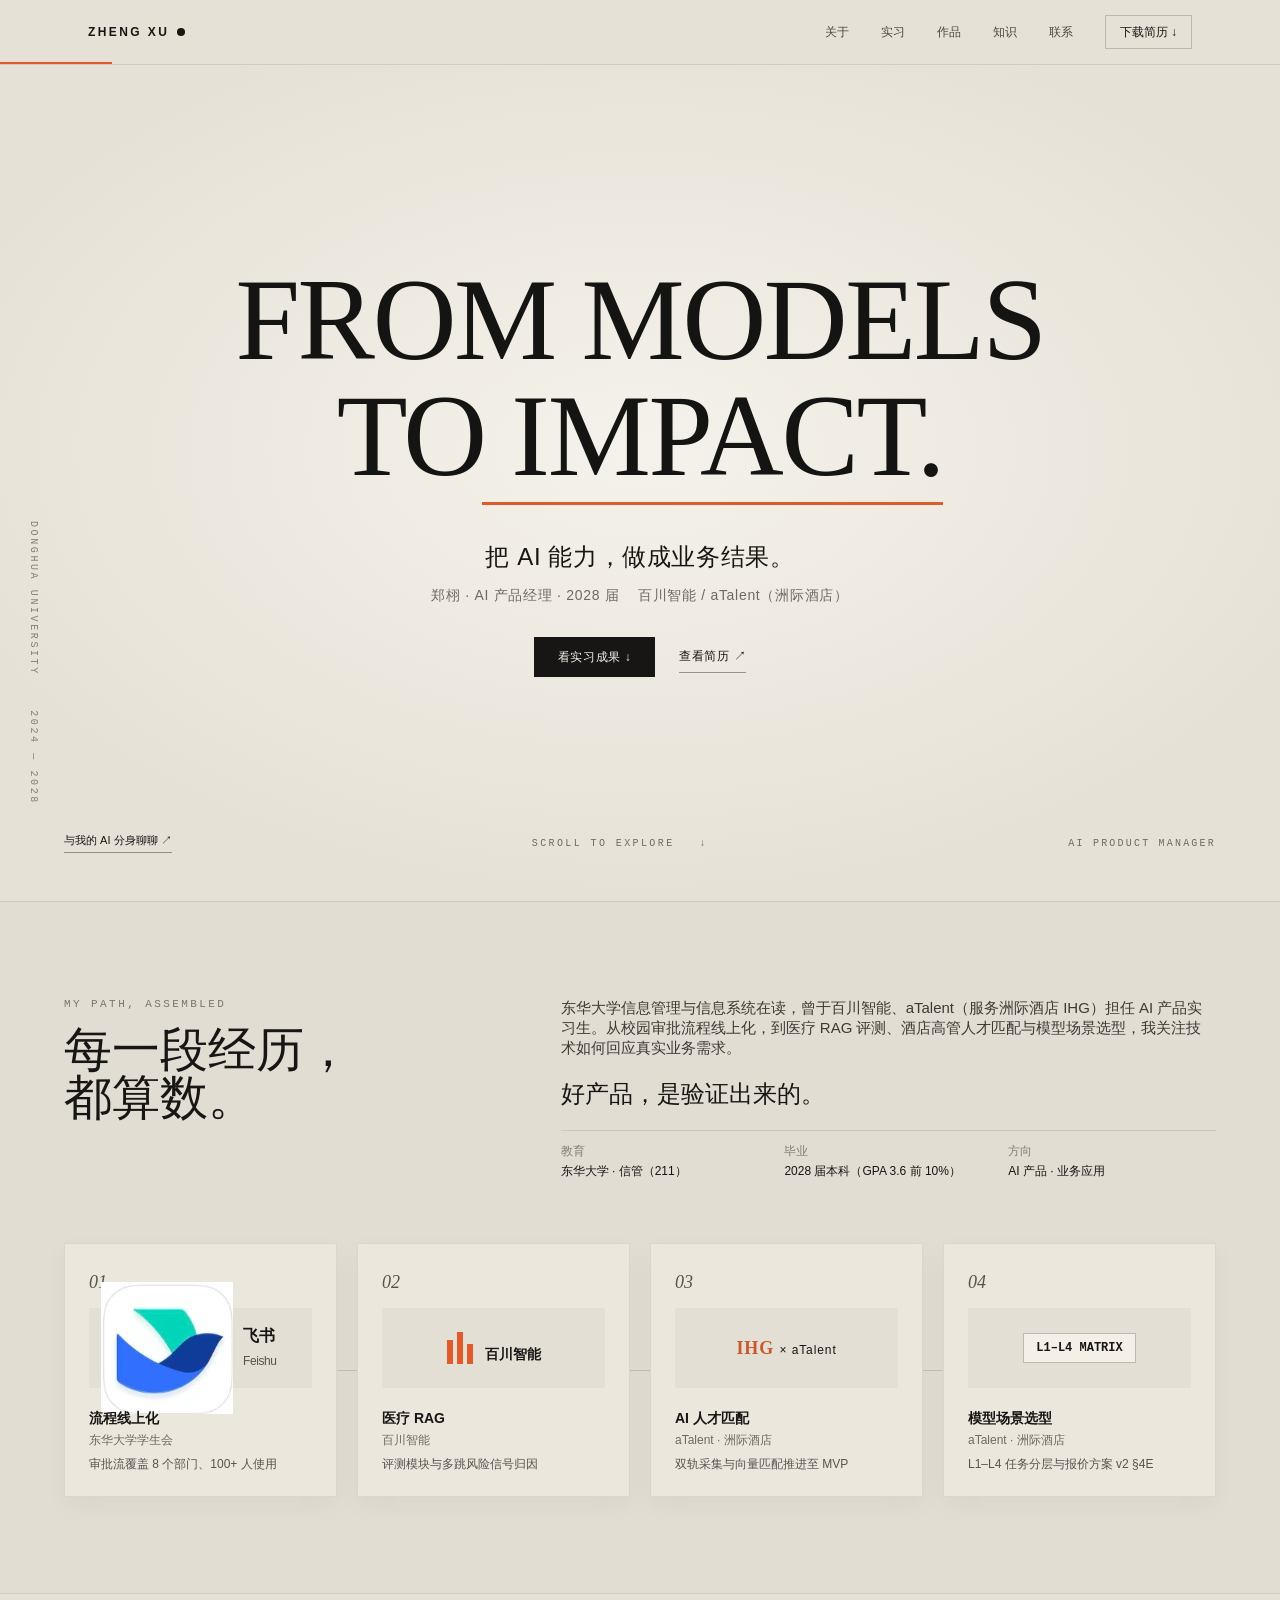
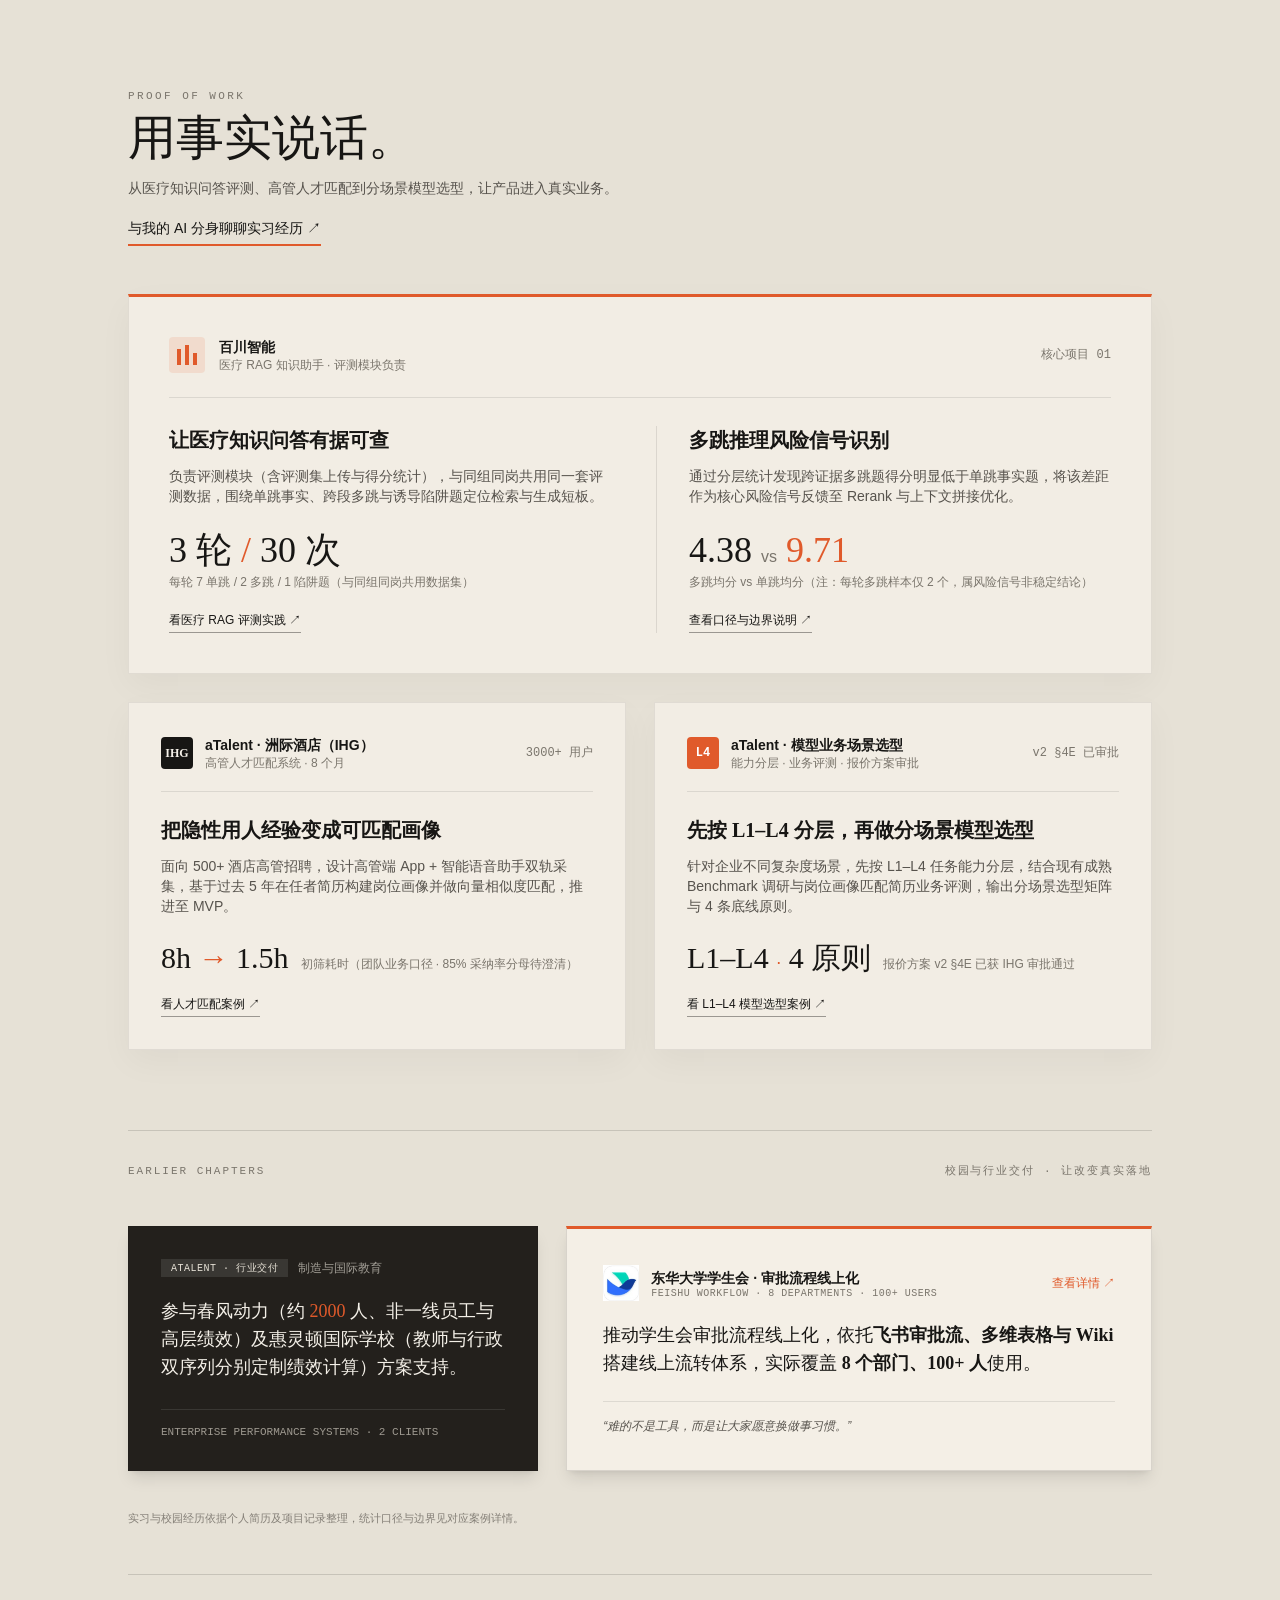
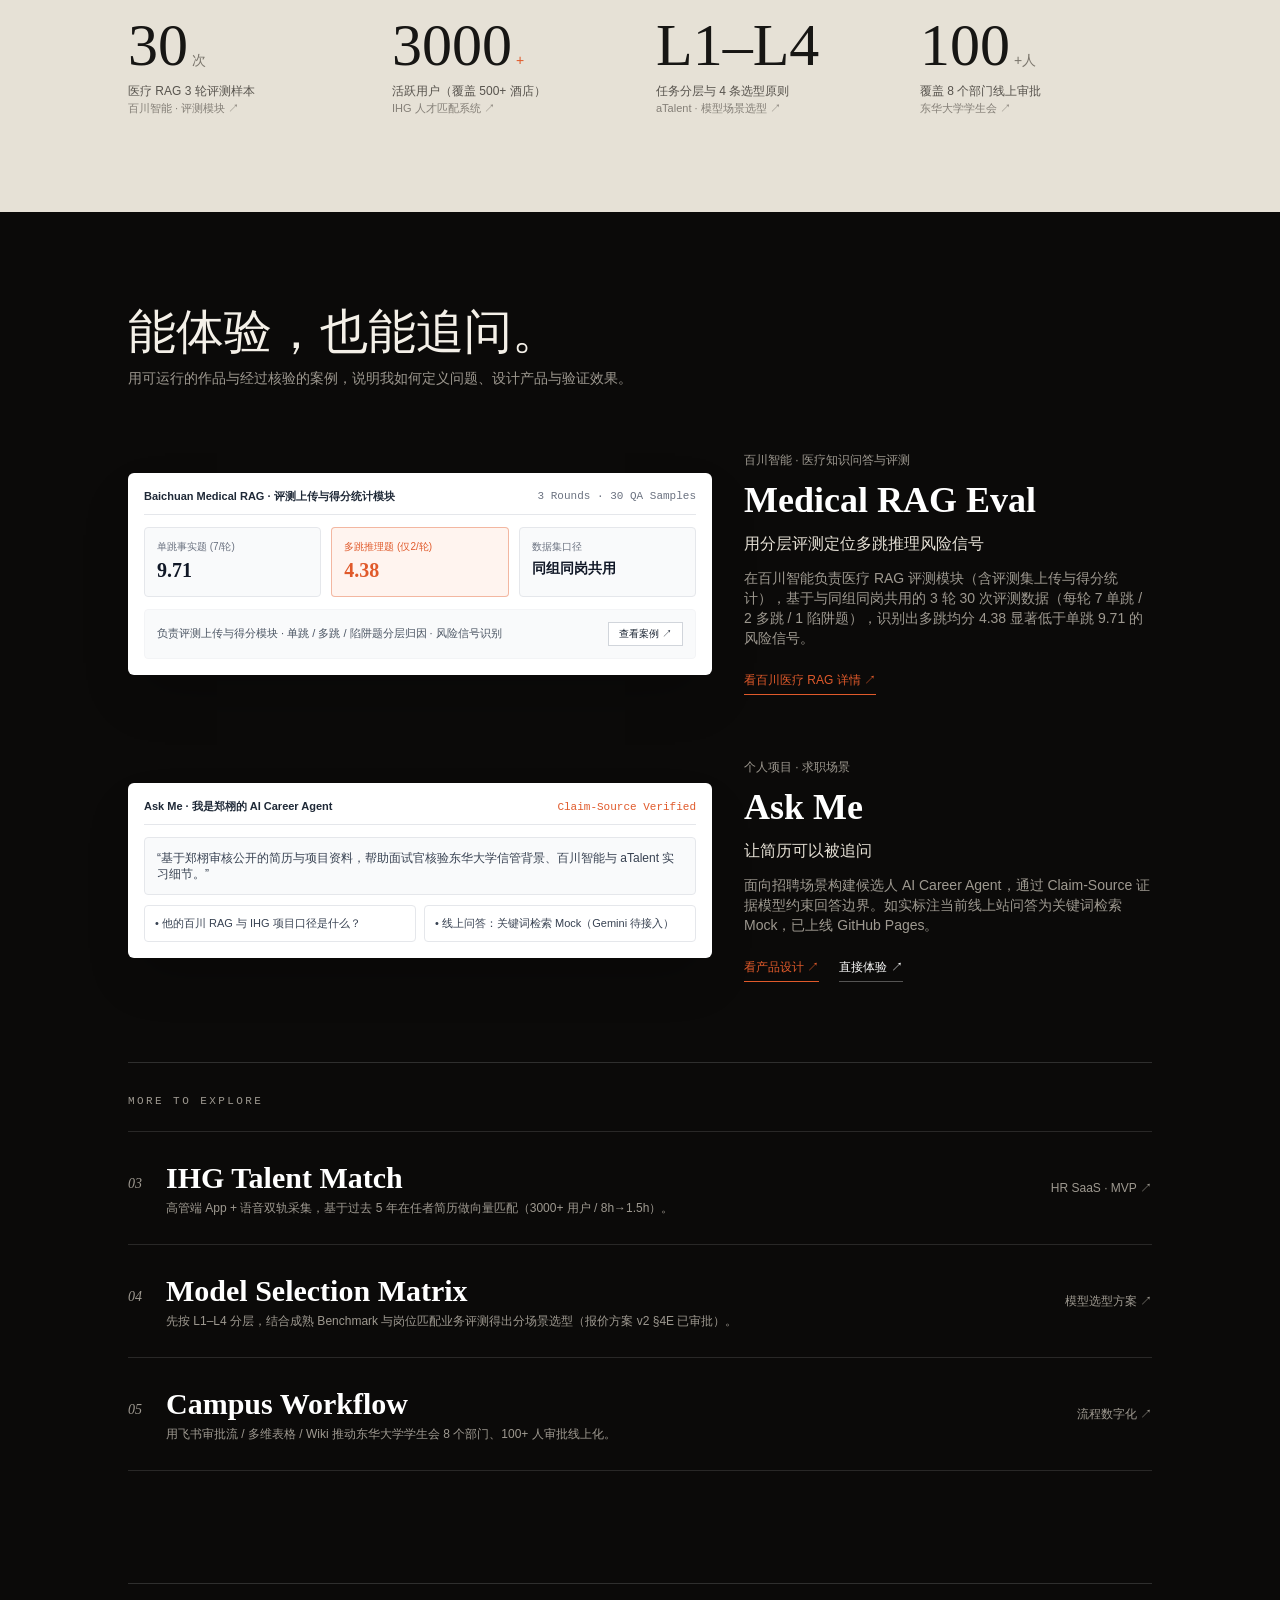
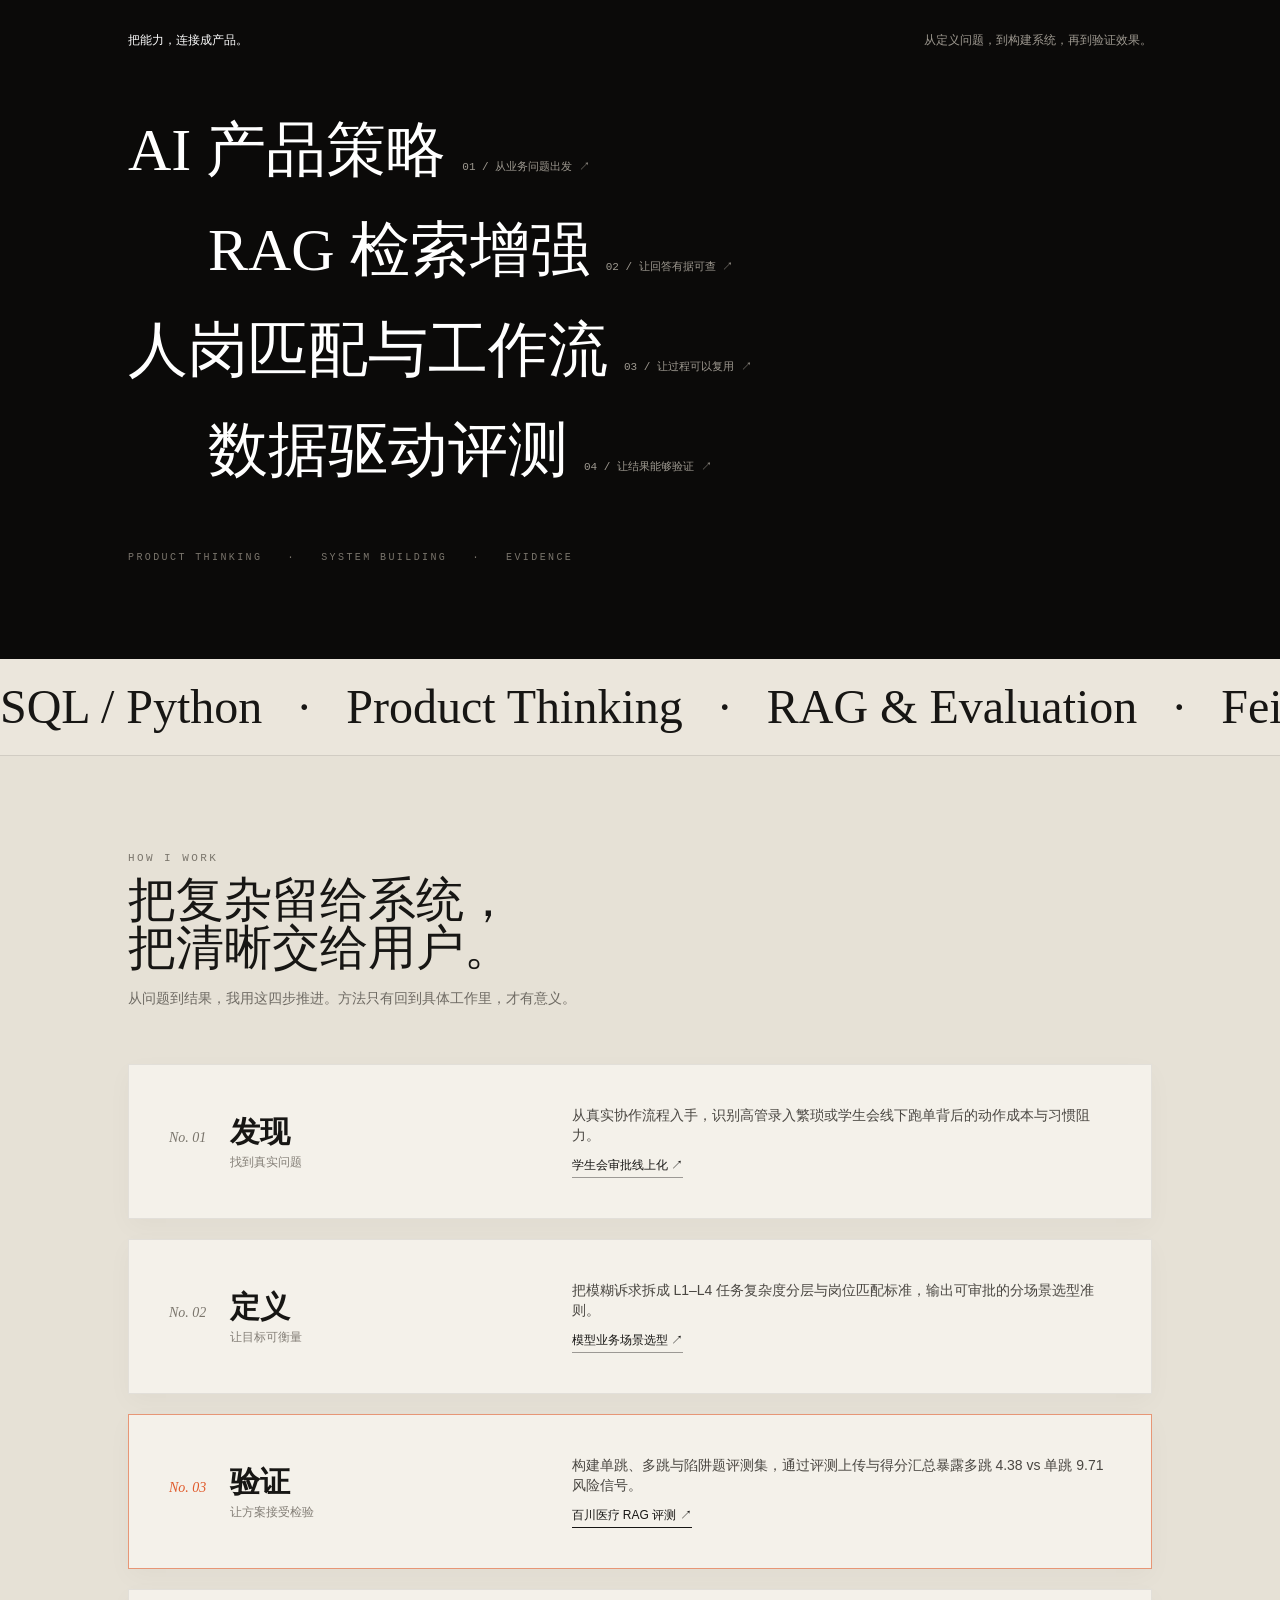
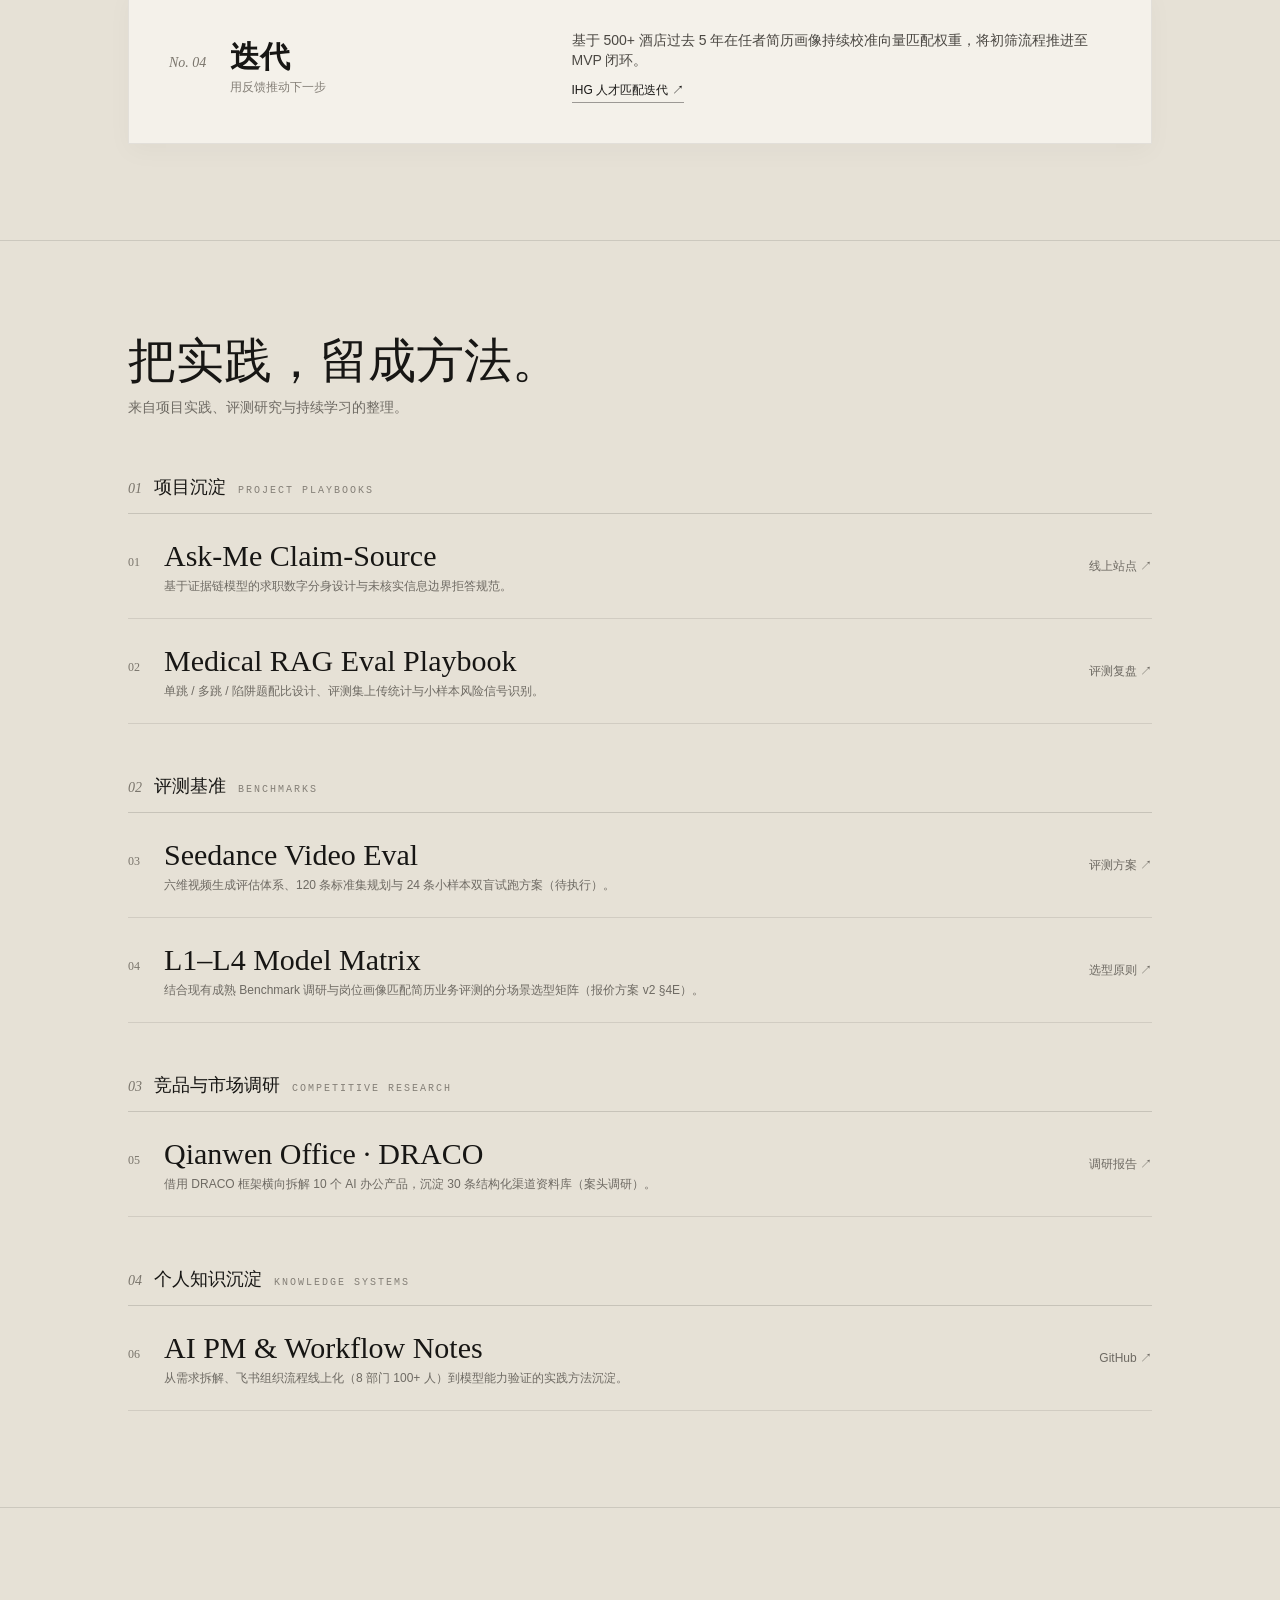
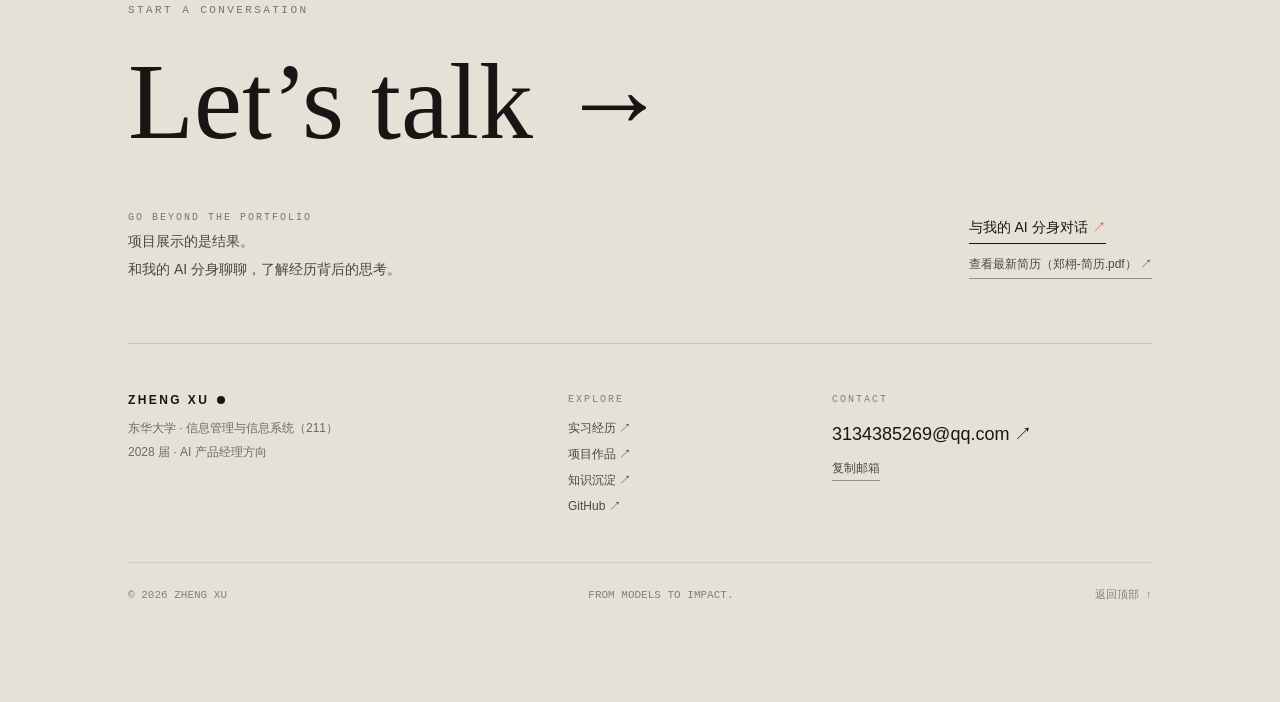
==== commit 6e4d6af5: "Use exact official Feishu app icon from user image" ====
--- a/index.html
+++ b/index.html
@@ -122,12 +122,7 @@
               <div>
                 <div class="font-didone italic text-lg text-[#57534d] mb-3">01</div>
                 <div class="h-20 bg-[#e4dfd5] flex items-center justify-center gap-2.5 mb-5 px-3">
-                  <!-- Official Feishu (飞书) 3-color bird logo SVG -->
-                  <svg class="w-8 h-8" viewBox="0 0 32 32" fill="none" xmlns="http://www.w3.org/2000/svg" aria-label="飞书 Feishu Logo">
-                    <path d="M5.2 6.4C4.7 5.9 5.2 5.1 5.9 5.4L17.4 10.6L11.6 16.4L5.2 6.4Z" fill="#00D6B9"/>
-                    <path d="M11.6 16.4L26.8 8.9C27.5 8.5 28.2 9.3 27.8 10.0L19.6 25.1C19.1 26.0 17.9 26.1 17.2 25.3L11.6 16.4Z" fill="#3370FF"/>
-                    <path d="M11.6 16.4L17.2 25.3L10.9 27.4C10.1 27.7 9.3 27.0 9.5 26.1L11.6 16.4Z" fill="#1456F0"/>
-                  </svg>
+                  <img src="[data-uri]" alt="飞书 Feishu Logo" class="w-11 h-11 rounded-lg object-contain shadow-sm" />
                   <span class="font-bold text-base tracking-tight text-[#171614]">飞书 <span class="font-normal text-xs text-[#57534d]">Feishu</span></span>
                 </div>
                 <h3 class="font-bold text-sm text-[#171614] mb-1">流程线上化</h3>
@@ -342,14 +337,7 @@
               <div>
                 <div class="flex items-center justify-between gap-3 mb-5">
                   <div class="flex items-center gap-3">
-                    <!-- Official Feishu Mini Icon -->
-                    <div class="w-8 h-8 rounded bg-[#e8e2d5] flex items-center justify-center">
-                      <svg class="w-5 h-5" viewBox="0 0 32 32" fill="none" xmlns="http://www.w3.org/2000/svg">
-                        <path d="M5.2 6.4C4.7 5.9 5.2 5.1 5.9 5.4L17.4 10.6L11.6 16.4L5.2 6.4Z" fill="#00D6B9"/>
-                        <path d="M11.6 16.4L26.8 8.9C27.5 8.5 28.2 9.3 27.8 10.0L19.6 25.1C19.1 26.0 17.9 26.1 17.2 25.3L11.6 16.4Z" fill="#3370FF"/>
-                        <path d="M11.6 16.4L17.2 25.3L10.9 27.4C10.1 27.7 9.3 27.0 9.5 26.1L11.6 16.4Z" fill="#1456F0"/>
-                      </svg>
-                    </div>
+                    <img src="[data-uri]" alt="飞书 Feishu Logo" class="w-9 h-9 rounded-lg object-contain shadow-sm" />
                     <div>
                       <div class="font-bold text-sm text-[#171614]">东华大学学生会 · 审批流程线上化</div>
                       <div class="font-mono-code text-[10px] tracking-wider text-[#7a756c]">FEISHU WORKFLOW · 8 DEPARTMENTS · 100+ USERS</div>
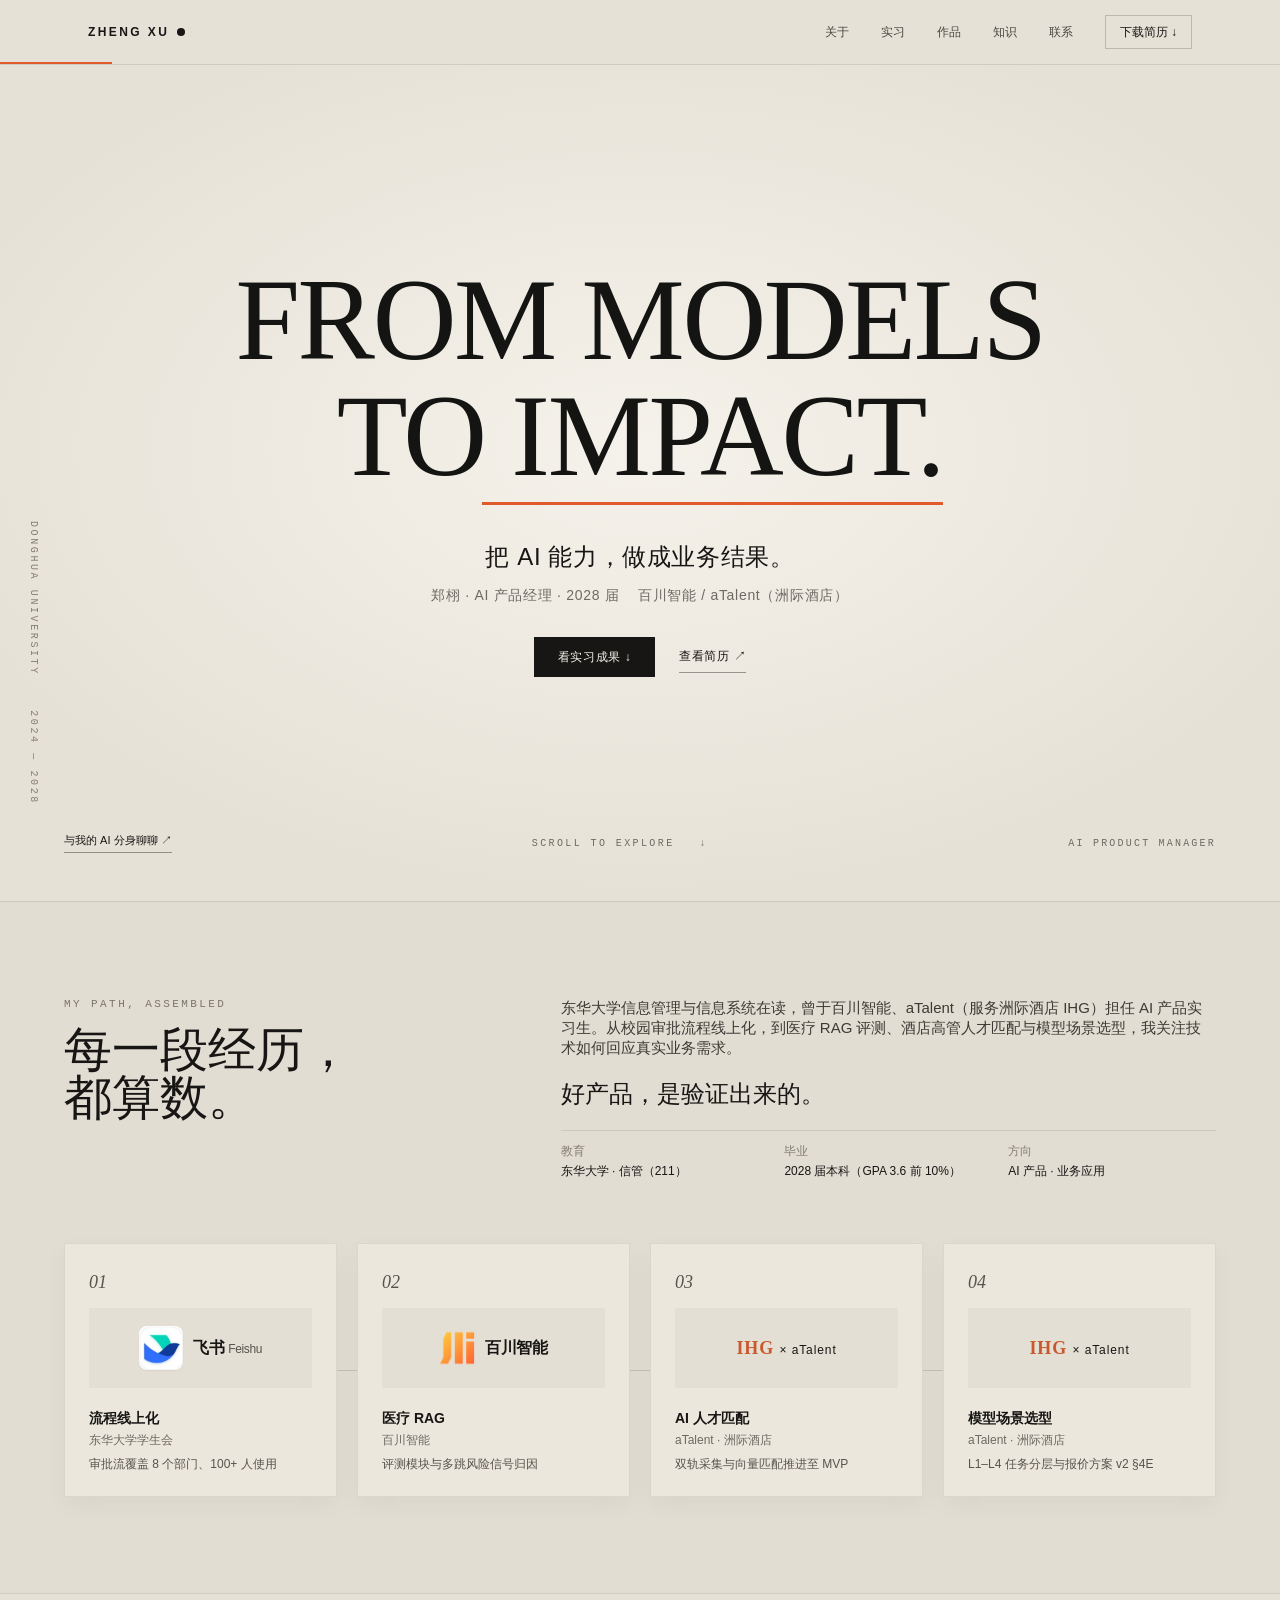
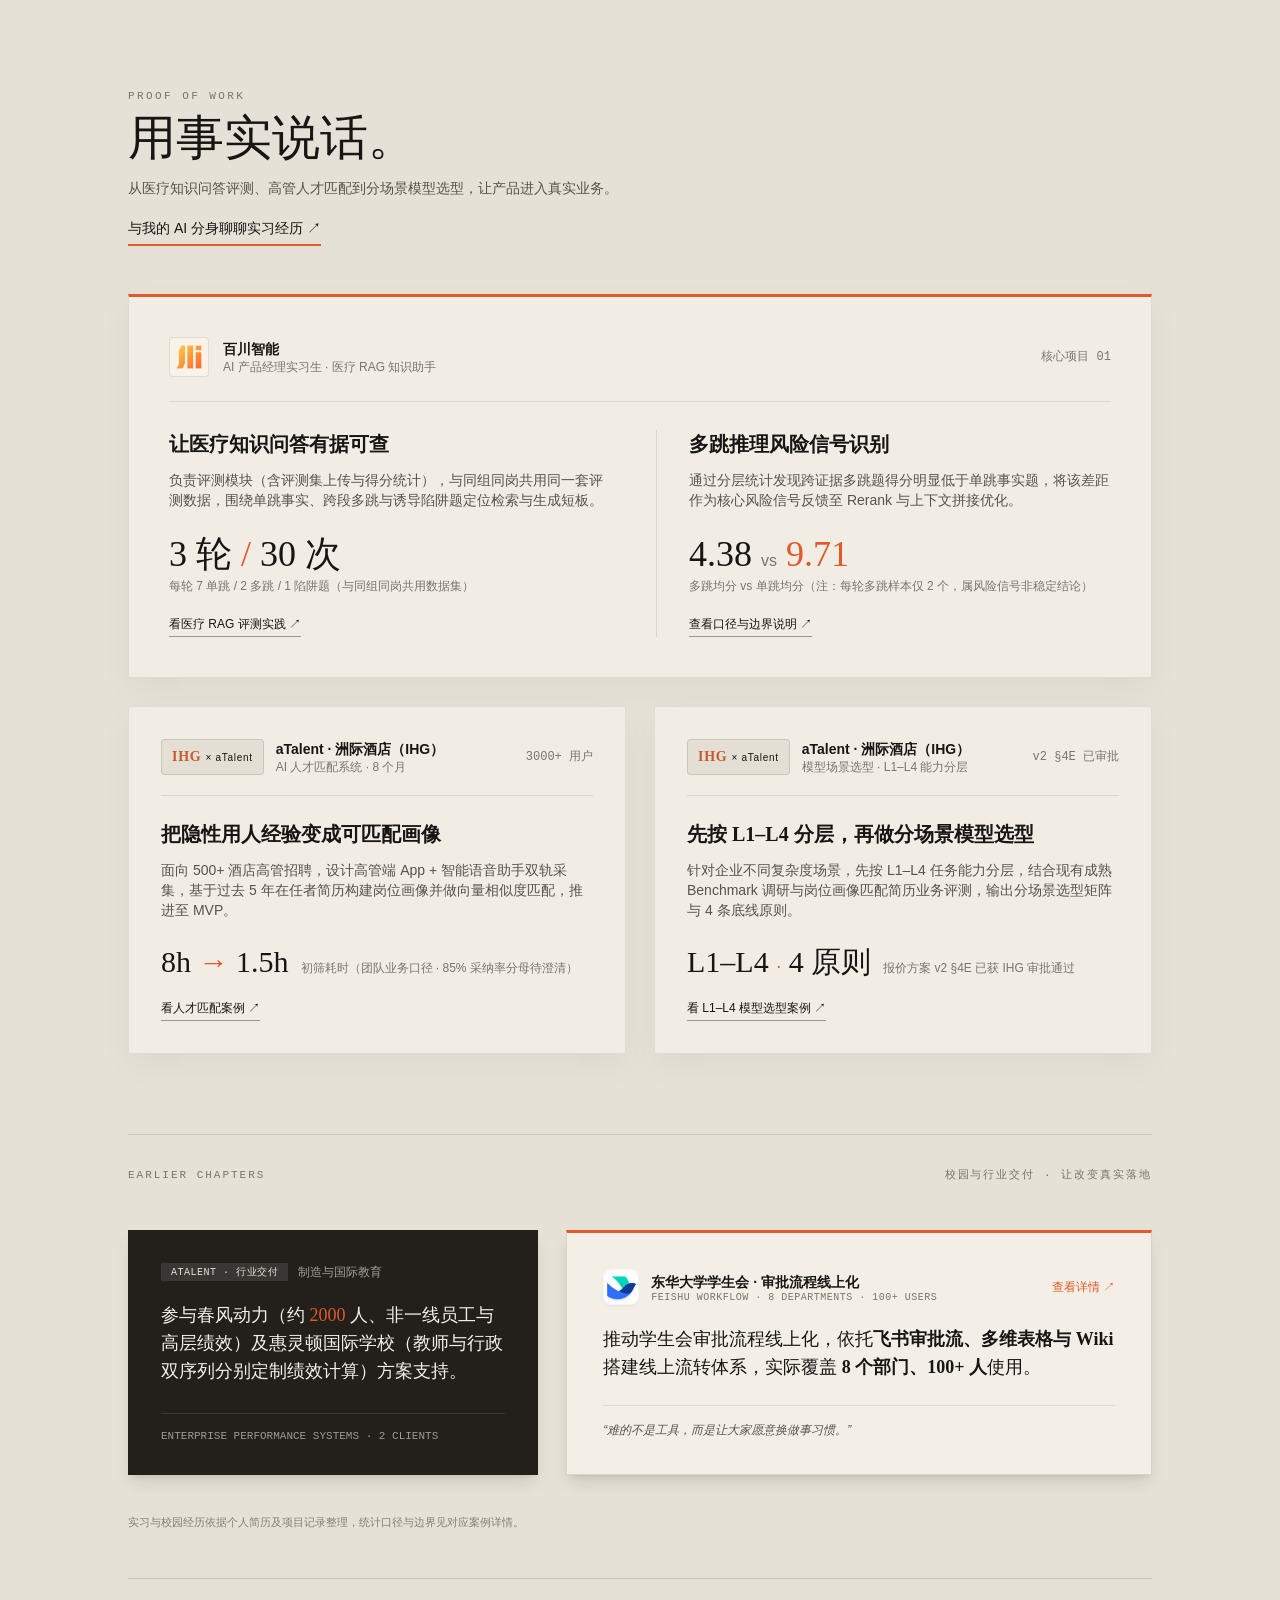
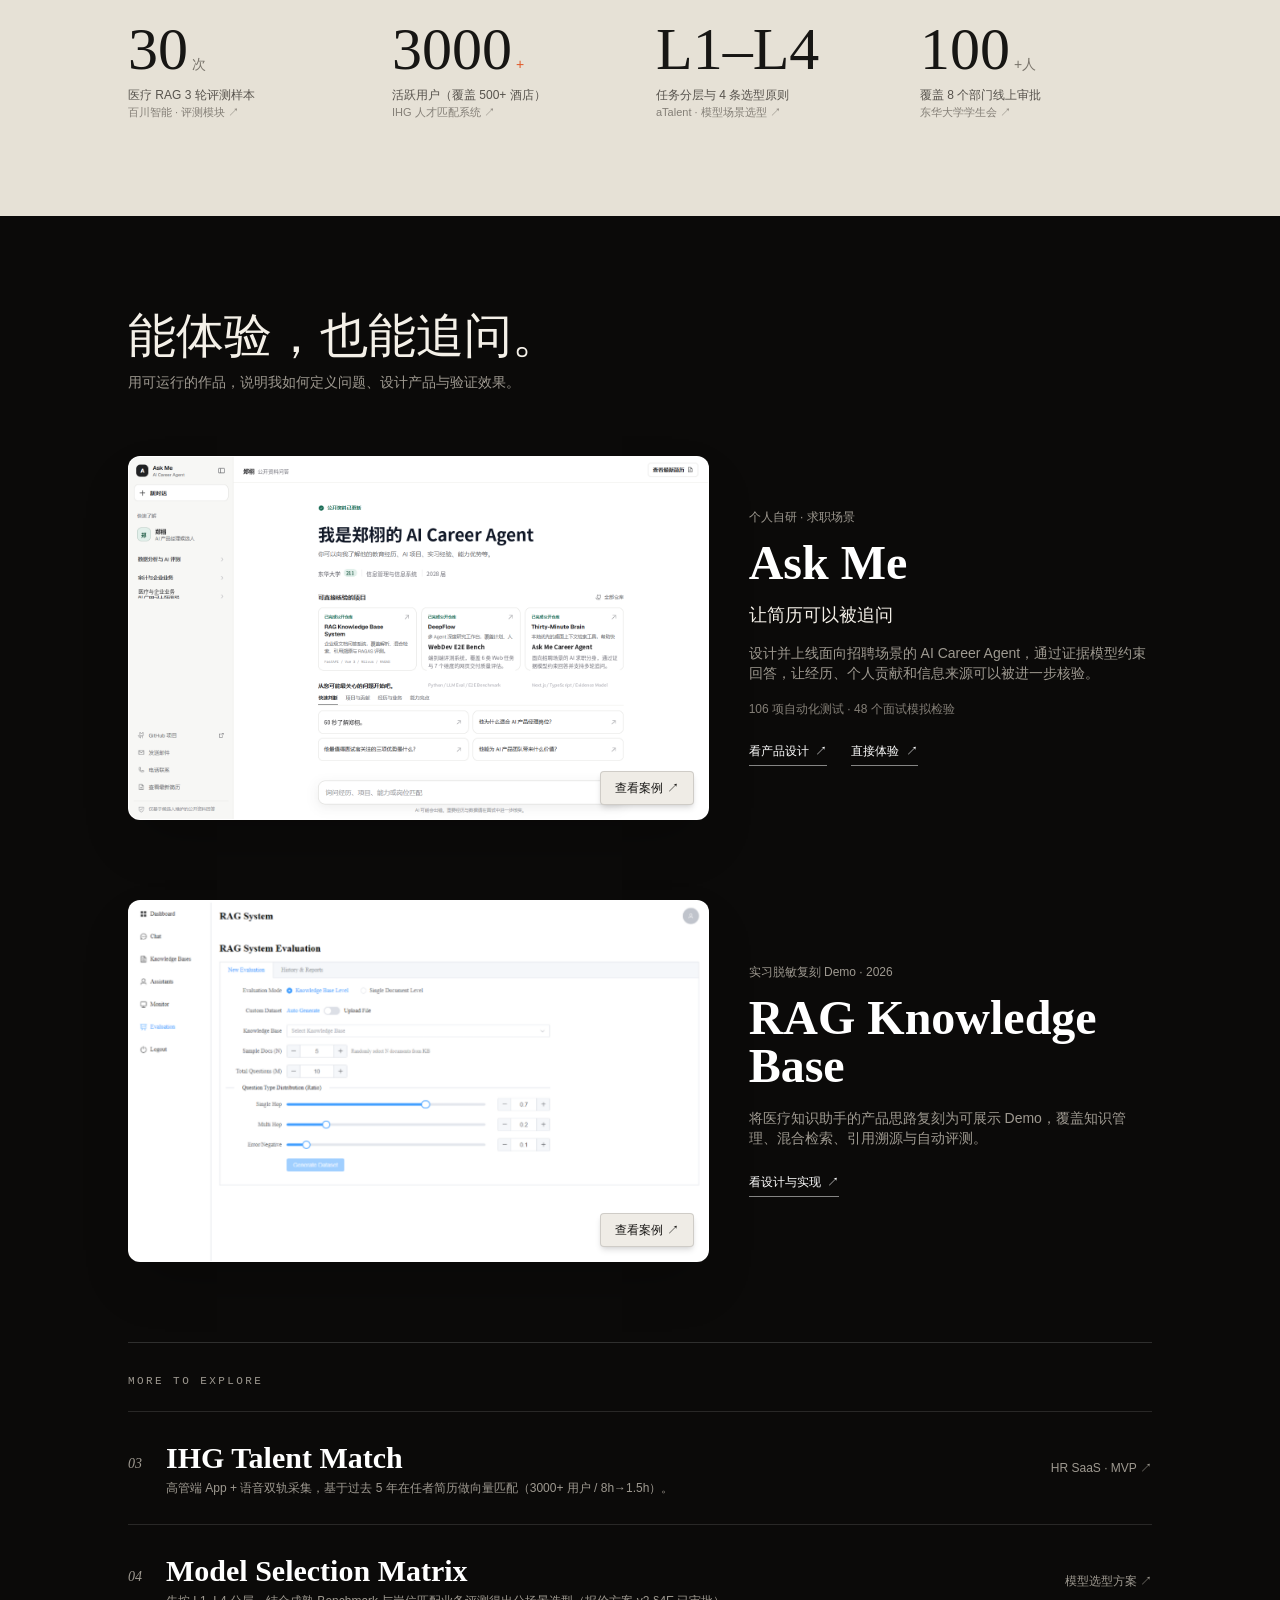
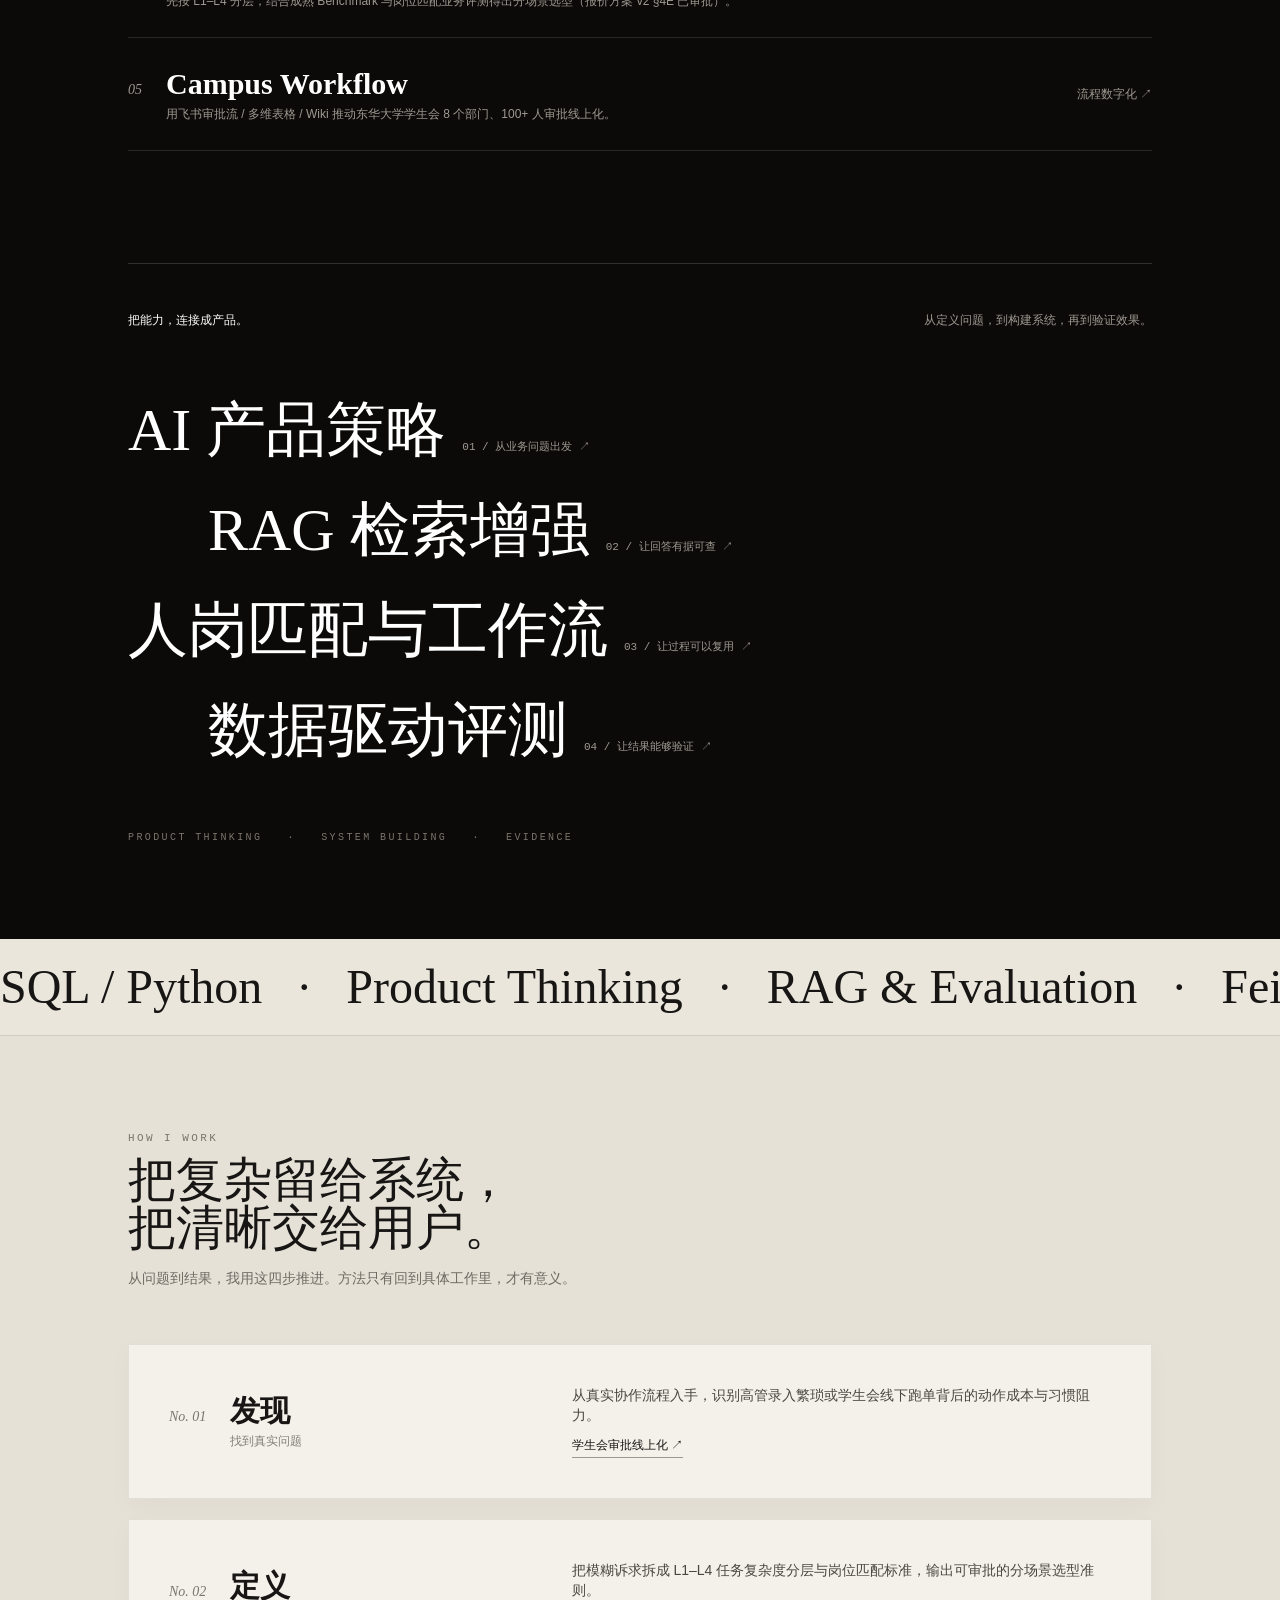
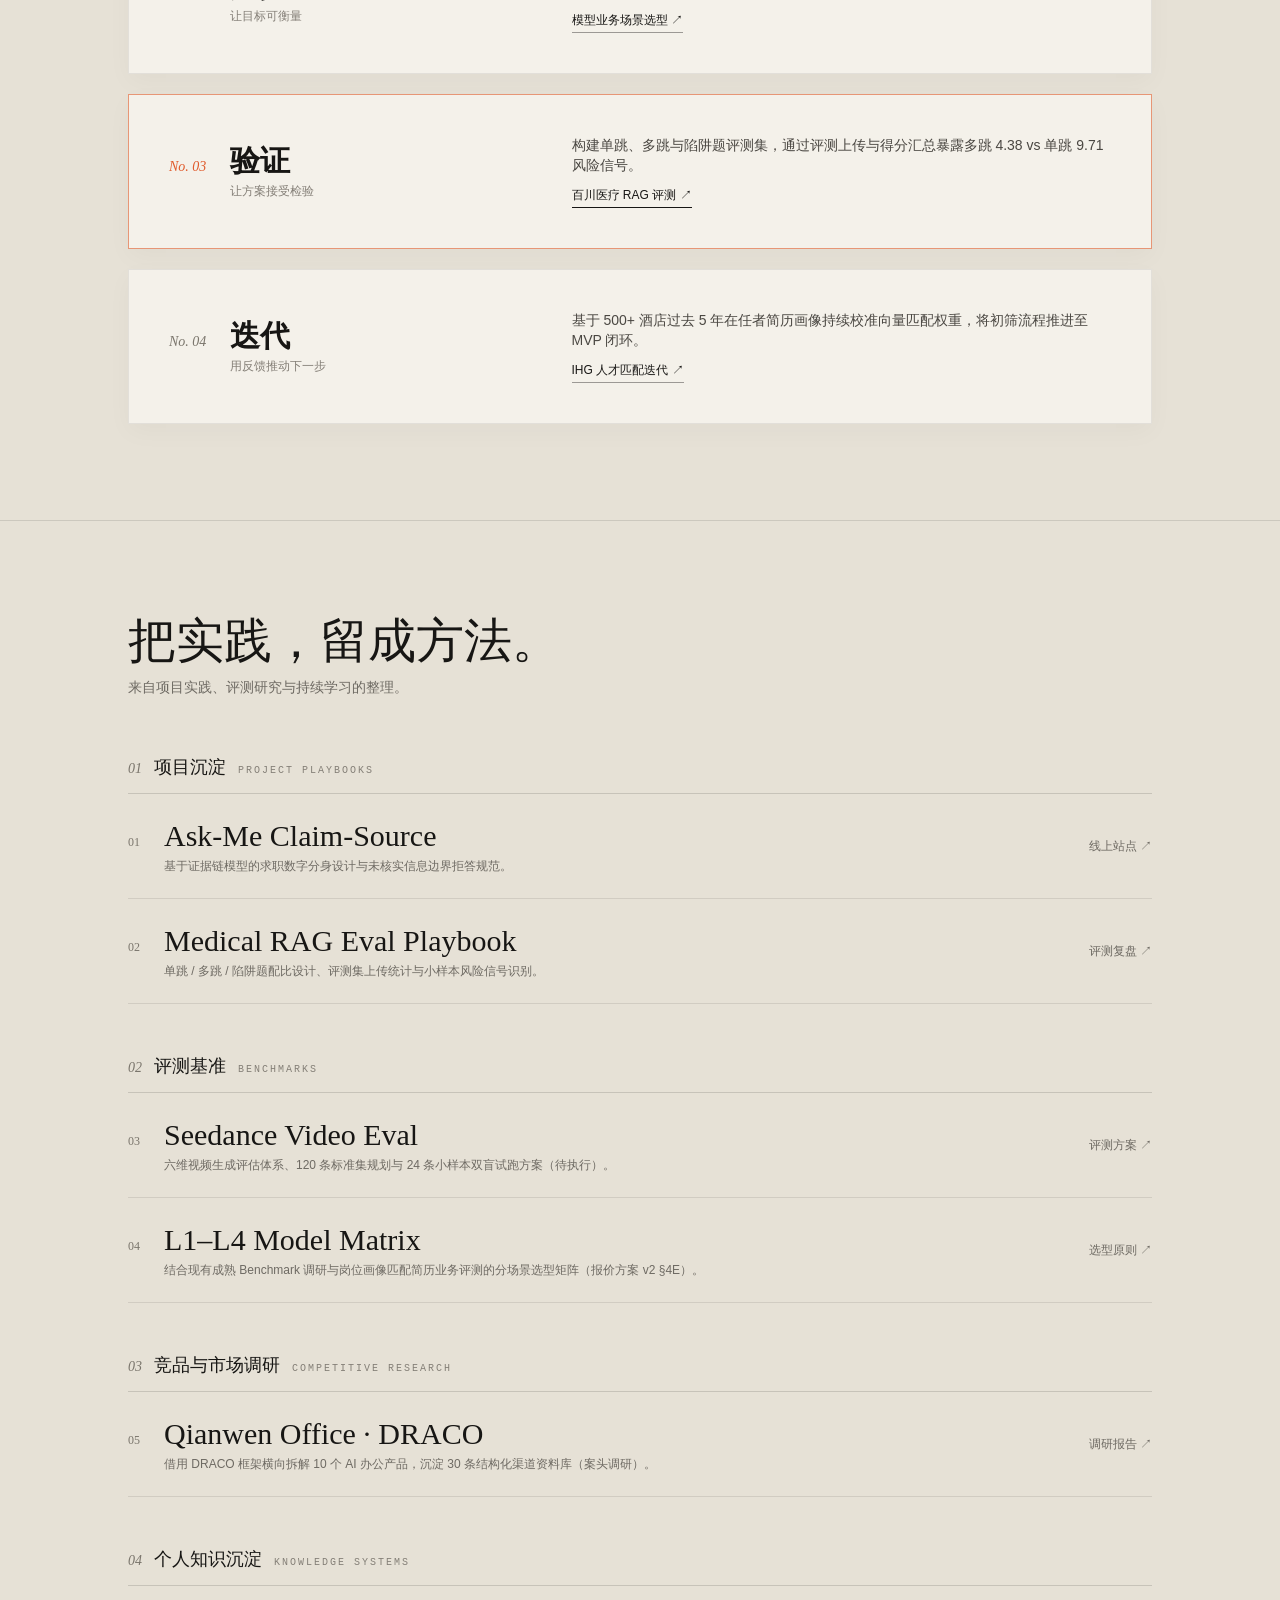
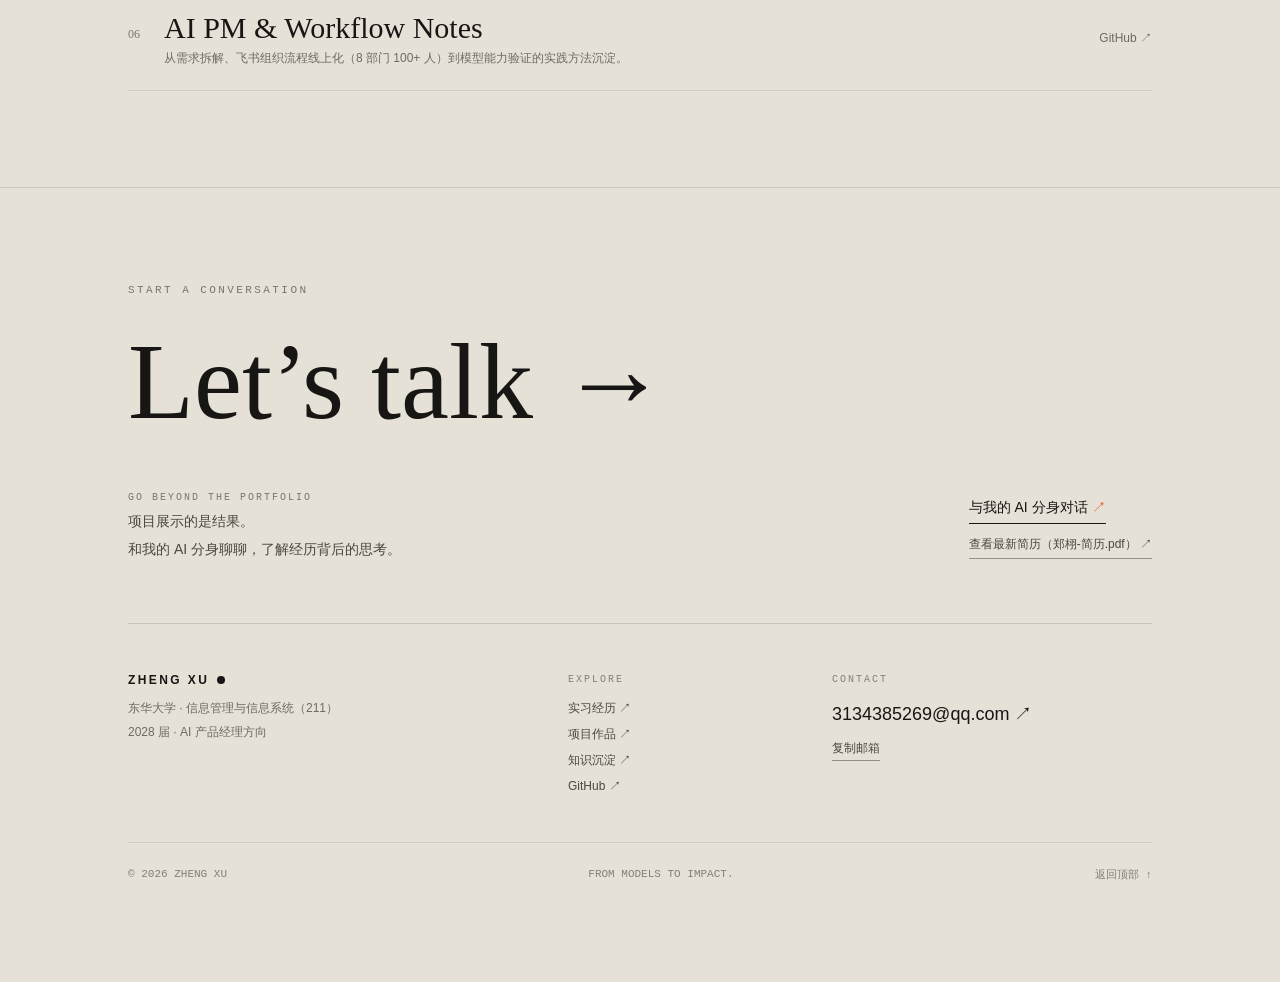
==== commit ff4a2535: "feat: unify IHG x aTalent logos, add Baichuan logo, RAG & Ask-Me UI showcase cards, RAG modal galler" ====
--- a/index.html
+++ b/index.html
@@ -122,7 +122,7 @@
               <div>
                 <div class="font-didone italic text-lg text-[#57534d] mb-3">01</div>
                 <div class="h-20 bg-[#e4dfd5] flex items-center justify-center gap-2.5 mb-5 px-3">
-                  <img src="[data-uri]" alt="飞书 Feishu Logo" class="w-11 h-11 rounded-lg object-contain shadow-sm" />
+                  <img src="assets/img/feishu-logo.png" alt="飞书 Feishu Logo" class="w-11 h-11 rounded-lg object-contain shadow-sm" />
                   <span class="font-bold text-base tracking-tight text-[#171614]">飞书 <span class="font-normal text-xs text-[#57534d]">Feishu</span></span>
                 </div>
                 <h3 class="font-bold text-sm text-[#171614] mb-1">流程线上化</h3>
@@ -135,13 +135,9 @@
             <div class="path-card p-6 flex flex-col justify-between cursor-pointer" onclick="openCase('baichuan-medical-rag')">
               <div>
                 <div class="font-didone italic text-lg text-[#57534d] mb-3">02</div>
-                <div class="h-20 bg-[#e4dfd5] flex items-center justify-center mb-5 px-3">
-                  <div class="flex items-end gap-1">
-                    <span class="w-1.5 h-6 bg-[#e05a2b] inline-block"></span>
-                    <span class="w-1.5 h-8 bg-[#e05a2b] inline-block"></span>
-                    <span class="w-1.5 h-5 bg-[#e05a2b] inline-block"></span>
-                    <span class="ml-2 font-bold text-sm text-[#171614]">百川智能</span>
-                  </div>
+                <div class="h-20 bg-[#e4dfd5] flex items-center justify-center gap-2.5 mb-5 px-3">
+                  <img src="assets/img/baichuan-logo.png" alt="百川智能 Logo" class="w-9 h-9 object-contain" />
+                  <span class="font-bold text-base tracking-tight text-[#171614]">百川智能</span>
                 </div>
                 <h3 class="font-bold text-sm text-[#171614] mb-1">医疗 RAG</h3>
                 <div class="text-xs text-[#6e6a63]">百川智能</div>
@@ -162,12 +158,12 @@
               <div class="text-xs text-[#57534d] mt-2">双轨采集与向量匹配推进至 MVP</div>
             </div>
 
-            <!-- Card 4: aTalent · 洲际酒店 模型场景选型 (Focused purely on Model Selection!) -->
+            <!-- Card 4: aTalent · 洲际酒店 模型场景选型 (Unified IHG × aTalent Logo!) -->
             <div class="path-card p-6 flex flex-col justify-between cursor-pointer" onclick="openCase('model-scene-selection')">
               <div>
                 <div class="font-didone italic text-lg text-[#57534d] mb-3">04</div>
                 <div class="h-20 bg-[#e4dfd5] flex items-center justify-center mb-5 px-3">
-                  <span class="font-mono-code font-bold text-xs text-[#171614] border border-[#171614]/25 px-3 py-1.5 bg-[#f4f0e8]">L1–L4 MATRIX</span>
+                  <span class="font-didone font-bold text-lg tracking-wider text-[#c9592c]">IHG <span class="font-sans text-xs text-[#171614] font-medium">× aTalent</span></span>
                 </div>
                 <h3 class="font-bold text-sm text-[#171614] mb-1">模型场景选型</h3>
                 <div class="text-xs text-[#6e6a63]">aTalent · 洲际酒店</div>
@@ -191,18 +187,16 @@
           </a>
         </div>
 
-        <!-- Featured First Card: 百川智能 · 医疗 RAG (Placed #1) -->
+        <!-- Featured First Card: 百川智能 · 医疗 RAG (Placed #1 with official Baichuan Logo) -->
         <div class="proof-card border-t-[3px] border-t-[#e05a2b] p-7 sm:p-10 mb-7">
           <div class="flex items-center justify-between pb-6 mb-7 border-b border-[#171614]/10">
             <div class="flex items-center gap-3.5">
-              <div class="w-9 h-9 bg-[#e05a2b]/12 flex items-end justify-center gap-1 p-2 rounded">
-                <span class="w-1 h-4 bg-[#e05a2b]"></span>
-                <span class="w-1 h-5 bg-[#e05a2b]"></span>
-                <span class="w-1 h-3 bg-[#e05a2b]"></span>
+              <div class="w-10 h-10 bg-[#f8f2e9] border border-[#171614]/10 flex items-center justify-center p-1.5 rounded">
+                <img src="assets/img/baichuan-logo.png" alt="百川智能 Logo" class="w-full h-full object-contain" />
               </div>
               <div>
                 <div class="font-bold text-sm text-[#171614]">百川智能</div>
-                <div class="text-xs text-[#7a756c]">医疗 RAG 知识助手 · 评测模块负责</div>
+                <div class="text-xs text-[#7a756c]">AI 产品经理实习生 · 医疗 RAG 知识助手</div>
               </div>
             </div>
             <span class="font-mono-code text-xs text-[#7a756c]">核心项目 01</span>
@@ -239,17 +233,19 @@
           </div>
         </div>
 
-        <!-- Second Row: 2 Side-by-Side Cards for aTalent / IHG -->
+        <!-- Second Row: 2 Side-by-Side Cards for aTalent / IHG (Both use identical IHG × aTalent logo!) -->
         <div class="grid grid-cols-1 md:grid-cols-2 gap-7">
-          <!-- Card Left: IHG 人才匹配 -->
+          <!-- Card Left: IHG 人才匹配 (03) -->
           <div class="proof-card p-7 sm:p-8 flex flex-col justify-between">
             <div>
               <div class="flex items-center justify-between pb-5 mb-6 border-b border-[#171614]/10">
                 <div class="flex items-center gap-3">
-                  <div class="w-8 h-8 rounded bg-[#171614] text-[#f4f0e8] flex items-center justify-center font-didone font-bold text-xs">IHG</div>
+                  <div class="px-2.5 h-9 rounded bg-[#e4dfd5] border border-[#171614]/12 flex items-center justify-center whitespace-nowrap">
+                    <span class="font-didone font-bold text-sm tracking-wider text-[#c9592c]">IHG <span class="font-sans text-[10px] text-[#171614] font-medium">× aTalent</span></span>
+                  </div>
                   <div>
                     <div class="font-bold text-sm text-[#171614]">aTalent · 洲际酒店（IHG）</div>
-                    <div class="text-xs text-[#7a756c]">高管人才匹配系统 · 8 个月</div>
+                    <div class="text-xs text-[#7a756c]">AI 人才匹配系统 · 8 个月</div>
                   </div>
                 </div>
                 <span class="font-mono-code text-xs text-[#7a756c]">3000+ 用户</span>
@@ -274,15 +270,17 @@
             </div>
           </div>
 
-          <!-- Card Right: Focused purely on L1-L4 模型业务场景选型 (No duplicate RAG!) -->
+          <!-- Card Right: IHG 模型场景选型 (04) (Identical IHG × aTalent logo!) -->
           <div class="proof-card p-7 sm:p-8 flex flex-col justify-between">
             <div>
               <div class="flex items-center justify-between pb-5 mb-6 border-b border-[#171614]/10">
                 <div class="flex items-center gap-3">
-                  <div class="w-8 h-8 rounded bg-[#e05a2b] text-white flex items-center justify-center font-mono-code font-bold text-xs">L4</div>
+                  <div class="px-2.5 h-9 rounded bg-[#e4dfd5] border border-[#171614]/12 flex items-center justify-center whitespace-nowrap">
+                    <span class="font-didone font-bold text-sm tracking-wider text-[#c9592c]">IHG <span class="font-sans text-[10px] text-[#171614] font-medium">× aTalent</span></span>
+                  </div>
                   <div>
-                    <div class="font-bold text-sm text-[#171614]">aTalent · 模型业务场景选型</div>
-                    <div class="text-xs text-[#7a756c]">能力分层 · 业务评测 · 报价方案审批</div>
+                    <div class="font-bold text-sm text-[#171614]">aTalent · 洲际酒店（IHG）</div>
+                    <div class="text-xs text-[#7a756c]">模型场景选型 · L1–L4 能力分层</div>
                   </div>
                 </div>
                 <span class="font-mono-code text-xs text-[#7a756c]">v2 §4E 已审批</span>
@@ -337,7 +335,7 @@
               <div>
                 <div class="flex items-center justify-between gap-3 mb-5">
                   <div class="flex items-center gap-3">
-                    <img src="[data-uri]" alt="飞书 Feishu Logo" class="w-9 h-9 rounded-lg object-contain shadow-sm" />
+                    <img src="assets/img/feishu-logo.png" alt="飞书 Feishu Logo" class="w-9 h-9 rounded-lg object-contain shadow-sm" />
                     <div>
                       <div class="font-bold text-sm text-[#171614]">东华大学学生会 · 审批流程线上化</div>
                       <div class="font-mono-code text-[10px] tracking-wider text-[#7a756c]">FEISHU WORKFLOW · 8 DEPARTMENTS · 100+ USERS</div>
@@ -395,88 +393,65 @@
       </div>
     </section>
 
-    <!-- 4. SELECTED WORK & CAPABILITIES (Deep Black Section #0B0A09) -->
+    <!-- 4. SELECTED WORK & CAPABILITIES (Deep Black Section #0B0A09 — Matching image_2.png!) -->
     <section id="work" class="bg-[#0b0a09] text-[#f4f0e8] py-24 px-6">
       <div class="max-w-5xl mx-auto">
         <div class="mb-16">
           <h2 class="font-serif-cn text-4xl sm:text-5xl font-normal text-[#f4f0e8] mb-3">能体验，也能追问。</h2>
-          <p class="text-sm text-[#9e9990]">用可运行的作品与经过核验的案例，说明我如何定义问题、设计产品与验证效果。</p>
-        </div>
-
-        <!-- 2 Big Featured Left-UI-Preview + Right-Text Cards (百川医疗 RAG #1, Ask-Me #2) -->
-        <div class="space-y-16 mb-20">
-          <!-- Featured 1: 百川医疗 RAG (Focused purely on Baichuan Medical RAG!) -->
-          <div class="grid grid-cols-1 lg:grid-cols-12 gap-8 items-center">
-            <div onclick="openCase('baichuan-medical-rag')" class="lg:col-span-7 bg-white rounded-md p-4 text-[#171614] shadow-2xl cursor-pointer group relative overflow-hidden">
-              <div class="flex items-center justify-between border-b border-gray-200 pb-2.5 mb-3 text-[11px] text-gray-500">
-                <span class="font-bold text-gray-800">Baichuan Medical RAG · 评测上传与得分统计模块</span>
-                <span class="font-mono-code">3 Rounds · 30 QA Samples</span>
-              </div>
-              <div class="grid grid-cols-3 gap-2.5 mb-3">
-                <div class="p-3 bg-gray-50 rounded border border-gray-200">
-                  <div class="text-[10px] text-gray-500">单跳事实题 (7/轮)</div>
-                  <div class="font-didone text-xl font-bold text-gray-900 mt-0.5">9.71</div>
-                </div>
-                <div class="p-3 bg-[#fff4ef] rounded border border-[#e05a2b]/40">
-                  <div class="text-[10px] text-[#e05a2b]">多跳推理题 (仅2/轮)</div>
-                  <div class="font-didone text-xl font-bold text-[#e05a2b] mt-0.5">4.38</div>
-                </div>
-                <div class="p-3 bg-gray-50 rounded border border-gray-200">
-                  <div class="text-[10px] text-gray-500">数据集口径</div>
-                  <div class="font-sans text-sm font-bold text-gray-900 mt-1">同组同岗共用</div>
-                </div>
-              </div>
-              <div class="p-3 bg-gray-50 rounded border border-gray-100 text-[11px] text-gray-600 flex justify-between items-center">
-                <span>负责评测上传与得分模块 · 单跳 / 多跳 / 陷阱题分层归因 · 风险信号识别</span>
-                <span class="px-2.5 py-1 border border-gray-300 bg-white text-gray-800 text-[10px]">查看案例 ↗</span>
-              </div>
-            </div>
-
-            <div class="lg:col-span-5 space-y-3">
-              <div class="text-xs text-[#9e9990]">百川智能 · 医疗知识问答与评测</div>
-              <h3 class="font-didone text-3xl sm:text-4xl text-white">Medical RAG Eval</h3>
-              <div class="text-base text-[#e6e1d6] font-medium">用分层评测定位多跳推理风险信号</div>
+          <p class="text-sm text-[#9e9990]">用可运行的作品，说明我如何定义问题、设计产品与验证效果。</p>
+        </div>
+
+        <!-- 2 Big Featured Screenshot Showcase Cards (Exact match to image_2.png!) -->
+        <div class="space-y-20 mb-20">
+          <!-- Featured 1: Ask Me (郑栩版 Screenshot + Right Copy) -->
+          <div class="grid grid-cols-1 lg:grid-cols-12 gap-10 items-center">
+            <div onclick="openCase('ask-me-zhengxu')" class="lg:col-span-7 bg-white rounded-xl overflow-hidden shadow-2xl cursor-pointer group relative border border-white/10">
+              <img src="assets/img/ask-me-preview.png" alt="Ask Me · 我是郑栩的 AI Career Agent" class="w-full h-auto block group-hover:scale-[1.01] transition-transform duration-300" />
+              <span class="absolute bottom-3.5 right-3.5 px-3.5 py-2 rounded bg-[#efece6] text-[#171614] border border-[#171614]/15 text-xs font-medium shadow-md group-hover:bg-[#e05a2b] group-hover:text-white transition-colors">
+                查看案例 ↗
+              </span>
+            </div>
+
+            <div class="lg:col-span-5 space-y-3.5">
+              <div class="text-xs text-[#9e9990]">个人自研 · 求职场景</div>
+              <h3 class="font-didone text-4xl sm:text-5xl text-white">Ask Me</h3>
+              <div class="text-base sm:text-lg text-[#f4f0e8] font-medium">让简历可以被追问</div>
               <p class="text-xs sm:text-sm text-[#9e9990] leading-relaxed">
-                在百川智能负责医疗 RAG 评测模块（含评测集上传与得分统计），基于与同组同岗共用的 3 轮 30 次评测数据（每轮 7 单跳 / 2 多跳 / 1 陷阱题），识别出多跳均分 4.38 显著低于单跳 9.71 的风险信号。
+                设计并上线面向招聘场景的 AI Career Agent，通过证据模型约束回答，让经历、个人贡献和信息来源可以被进一步核验。
               </p>
-              <div class="pt-3 flex gap-5">
-                <button onclick="openCase('baichuan-medical-rag')" class="pb-1.5 border-b border-[#e05a2b] text-xs text-[#e05a2b] hover:opacity-80">
-                  看百川医疗 RAG 详情 ↗
+              <div class="text-xs text-[#847f77] pt-1">
+                106 项自动化测试 · 48 个面试模拟检验
+              </div>
+              <div class="pt-3 flex items-center gap-6">
+                <button onclick="openCase('ask-me-zhengxu')" class="pb-1.5 border-b border-white/50 hover:border-white text-xs text-white font-medium transition-colors">
+                  看产品设计 &nbsp;↗
                 </button>
-              </div>
-            </div>
-          </div>
-
-          <!-- Featured 2: Ask Me (郑栩版) -->
-          <div class="grid grid-cols-1 lg:grid-cols-12 gap-8 items-center">
-            <div onclick="openCase('ask-me-zhengxu')" class="lg:col-span-7 bg-white rounded-md p-4 text-[#171614] shadow-2xl cursor-pointer group relative overflow-hidden">
-              <div class="flex items-center justify-between border-b border-gray-200 pb-2.5 mb-3 text-[11px] text-gray-500">
-                <span class="font-bold text-gray-800">Ask Me · 我是郑栩的 AI Career Agent</span>
-                <span class="font-mono-code text-[#e05a2b]">Claim-Source Verified</span>
-              </div>
-              <div class="p-3 bg-gray-50 rounded border border-gray-200 mb-2.5 text-xs text-gray-700">
-                “基于郑栩审核公开的简历与项目资料，帮助面试官核验东华大学信管背景、百川智能与 aTalent 实习细节。”
-              </div>
-              <div class="grid grid-cols-2 gap-2 text-[11px]">
-                <div class="p-2.5 border border-gray-200 rounded bg-white text-gray-700">• 他的百川 RAG 与 IHG 项目口径是什么？</div>
-                <div class="p-2.5 border border-gray-200 rounded bg-white text-gray-700">• 线上问答：关键词检索 Mock（Gemini 待接入）</div>
-              </div>
-            </div>
-
-            <div class="lg:col-span-5 space-y-3">
-              <div class="text-xs text-[#9e9990]">个人项目 · 求职场景</div>
-              <h3 class="font-didone text-3xl sm:text-4xl text-white">Ask Me</h3>
-              <div class="text-base text-[#e6e1d6] font-medium">让简历可以被追问</div>
-              <p class="text-xs sm:text-sm text-[#9e9990] leading-relaxed">
-                面向招聘场景构建候选人 AI Career Agent，通过 Claim-Source 证据模型约束回答边界。如实标注当前线上站问答为关键词检索 Mock，已上线 GitHub Pages。
+                <a href="https://kiecoo642-cpu.github.io/ask-me-zhengxu/" target="_blank" rel="noopener noreferrer" class="pb-1.5 border-b border-white/50 hover:border-white text-xs text-white font-medium transition-colors">
+                  直接体验 &nbsp;↗
+                </a>
+              </div>
+            </div>
+          </div>
+
+          <!-- Featured 2: RAG Knowledge Base (RAG System Evaluation Screenshot + Right Copy) -->
+          <div class="grid grid-cols-1 lg:grid-cols-12 gap-10 items-center">
+            <div onclick="openCase('rag-knowledge-base')" class="lg:col-span-7 bg-white rounded-xl overflow-hidden shadow-2xl cursor-pointer group relative border border-white/10">
+              <img src="assets/img/rag-eval-main.png" alt="RAG Knowledge Base · RAG System Evaluation" class="w-full h-auto block group-hover:scale-[1.01] transition-transform duration-300" />
+              <span class="absolute bottom-3.5 right-3.5 px-3.5 py-2 rounded bg-[#efece6] text-[#171614] border border-[#171614]/15 text-xs font-medium shadow-md group-hover:bg-[#e05a2b] group-hover:text-white transition-colors">
+                查看案例 ↗
+              </span>
+            </div>
+
+            <div class="lg:col-span-5 space-y-3.5">
+              <div class="text-xs text-[#9e9990]">实习脱敏复刻 Demo · 2026</div>
+              <h3 class="font-didone text-4xl sm:text-5xl text-white">RAG Knowledge Base</h3>
+              <p class="text-xs sm:text-sm text-[#9e9990] leading-relaxed pt-1">
+                将医疗知识助手的产品思路复刻为可展示 Demo，覆盖知识管理、混合检索、引用溯源与自动评测。
               </p>
-              <div class="pt-3 flex gap-5">
-                <button onclick="openCase('ask-me-zhengxu')" class="pb-1.5 border-b border-[#e05a2b] text-xs text-[#e05a2b] hover:opacity-80">
-                  看产品设计 ↗
+              <div class="pt-3 flex items-center gap-6">
+                <button onclick="openCase('rag-knowledge-base')" class="pb-1.5 border-b border-white/50 hover:border-white text-xs text-white font-medium transition-colors">
+                  看设计与实现 &nbsp;↗
                 </button>
-                <a href="https://kiecoo642-cpu.github.io/ask-me-zhengxu/" target="_blank" rel="noopener noreferrer" class="pb-1.5 border-b border-white/30 text-xs text-white hover:border-white">
-                  直接体验 ↗
-                </a>
               </div>
             </div>
           </div>
--- a/assets/css/style.css
+++ b/assets/css/style.css
@@ -86,6 +86,13 @@
       width: max-content;
       animation: marqueeSlide 28s linear infinite;
     }
+    .rounded-lg { border-radius: 0.5rem; }
+    .object-contain { object-fit: contain; }
+    .shadow-sm { box-shadow: 0 1px 2px 0 rgba(0, 0, 0, 0.05); }
+    .w-11 { width: 2.75rem; }
+    .h-11 { height: 2.75rem; }
+    .w-9 { width: 2.25rem; }
+    .h-9 { height: 2.25rem; }
 
 /* Self-contained Preflight & Utility Layer (Offline Ready) */
 *, ::before, ::after {
@@ -454,3 +461,57 @@
   .lg\:grid-cols-12 { grid-template-columns: repeat(12, minmax(0, 1fr)); }
   .lg\:grid-cols-4 { grid-template-columns: repeat(4, minmax(0, 1fr)); }
 }
+
+/* Added utilities for updated #work, #proof, and RAG Knowledge Base modal */
+.w-10 { width: 2.5rem; }
+.h-10 { height: 2.5rem; }
+.w-full { width: 100%; }
+.h-full { height: 100%; }
+.h-auto { height: auto; }
+.block { display: block; }
+.rounded-xl { border-radius: 0.75rem; }
+.rounded-full { border-radius: 9999px; }
+.bg-\[\#f8f2e9\] { background-color: #f8f2e9; }
+.bg-\[\#efece6\] { background-color: #efece6; }
+.bg-\[\#221d17\] { background-color: #221d17; }
+.bg-\[\#161513\] { background-color: #161513; }
+.text-\[\#a6a198\] { color: #a6a198; }
+.text-\[10px\] { font-size: 10px; }
+.border-\[\#171614\]\/15 { border-color: rgba(23, 22, 20, 0.15); }
+.border-white\/50 { border-color: rgba(255, 255, 255, 0.5); }
+.border-white\/25 { border-color: rgba(255, 255, 255, 0.25); }
+.border-l-2 { border-left-width: 2px; border-left-style: solid; }
+.border-\[\#e05a2b\] { border-color: #e05a2b; }
+.bottom-3\.5 { bottom: 0.875rem; }
+.right-3\.5 { right: 0.875rem; }
+.p-1\.5 { padding: 0.375rem; }
+.px-3\.5 { padding-left: 0.875rem; padding-right: 0.875rem; }
+.px-5 { padding-left: 1.25rem; padding-right: 1.25rem; }
+.py-2\.5 { padding-top: 0.625rem; padding-bottom: 0.625rem; }
+.py-5 { padding-top: 1.25rem; padding-bottom: 1.25rem; }
+.pt-1 { padding-top: 0.25rem; }
+.pt-2 { padding-top: 0.5rem; }
+.pt-4 { padding-top: 1rem; }
+.mb-6 { margin-bottom: 1.5rem; }
+.mb-7 { margin-bottom: 1.75rem; }
+.gap-3\.5 { gap: 0.875rem; }
+.gap-10 { gap: 2.5rem; }
+.space-y-3\.5 > :not([hidden]) ~ :not([hidden]) { margin-top: 0.875rem; }
+.space-y-20 > :not([hidden]) ~ :not([hidden]) { margin-top: 5rem; }
+.tracking-\[0\.14em\] { letter-spacing: 0.14em; }
+.leading-\[1\.06\] { line-height: 1.06; }
+.shadow-md { box-shadow: 0 4px 6px -1px rgba(0,0,0,0.12), 0 2px 4px -2px rgba(0,0,0,0.1); }
+.shadow-xl { box-shadow: 0 20px 25px -5px rgba(0,0,0,0.25), 0 8px 10px -6px rgba(0,0,0,0.15); }
+.duration-300 { transition-duration: 300ms; }
+.transition-transform { transition-property: transform; transition-timing-function: cubic-bezier(0.4, 0, 0.2, 1); }
+.group:hover .group-hover\:scale-\[1\.01\] { transform: scale(1.01); }
+.group:hover .group-hover\:bg-\[\#e05a2b\] { background-color: #e05a2b; }
+.hover\:bg-\[\#e05a2b\]:hover { background-color: #e05a2b; }
+.hover\:text-white:hover { color: #ffffff; }
+.hover\:border-white\/50:hover { border-color: rgba(255, 255, 255, 0.5); }
+@media (min-width: 640px) {
+  .sm\:text-7xl { font-size: 4.5rem; line-height: 1; }
+}
+@media (min-width: 768px) {
+  .md\:col-span-9 { grid-column: span 9 / span 9; }
+}
